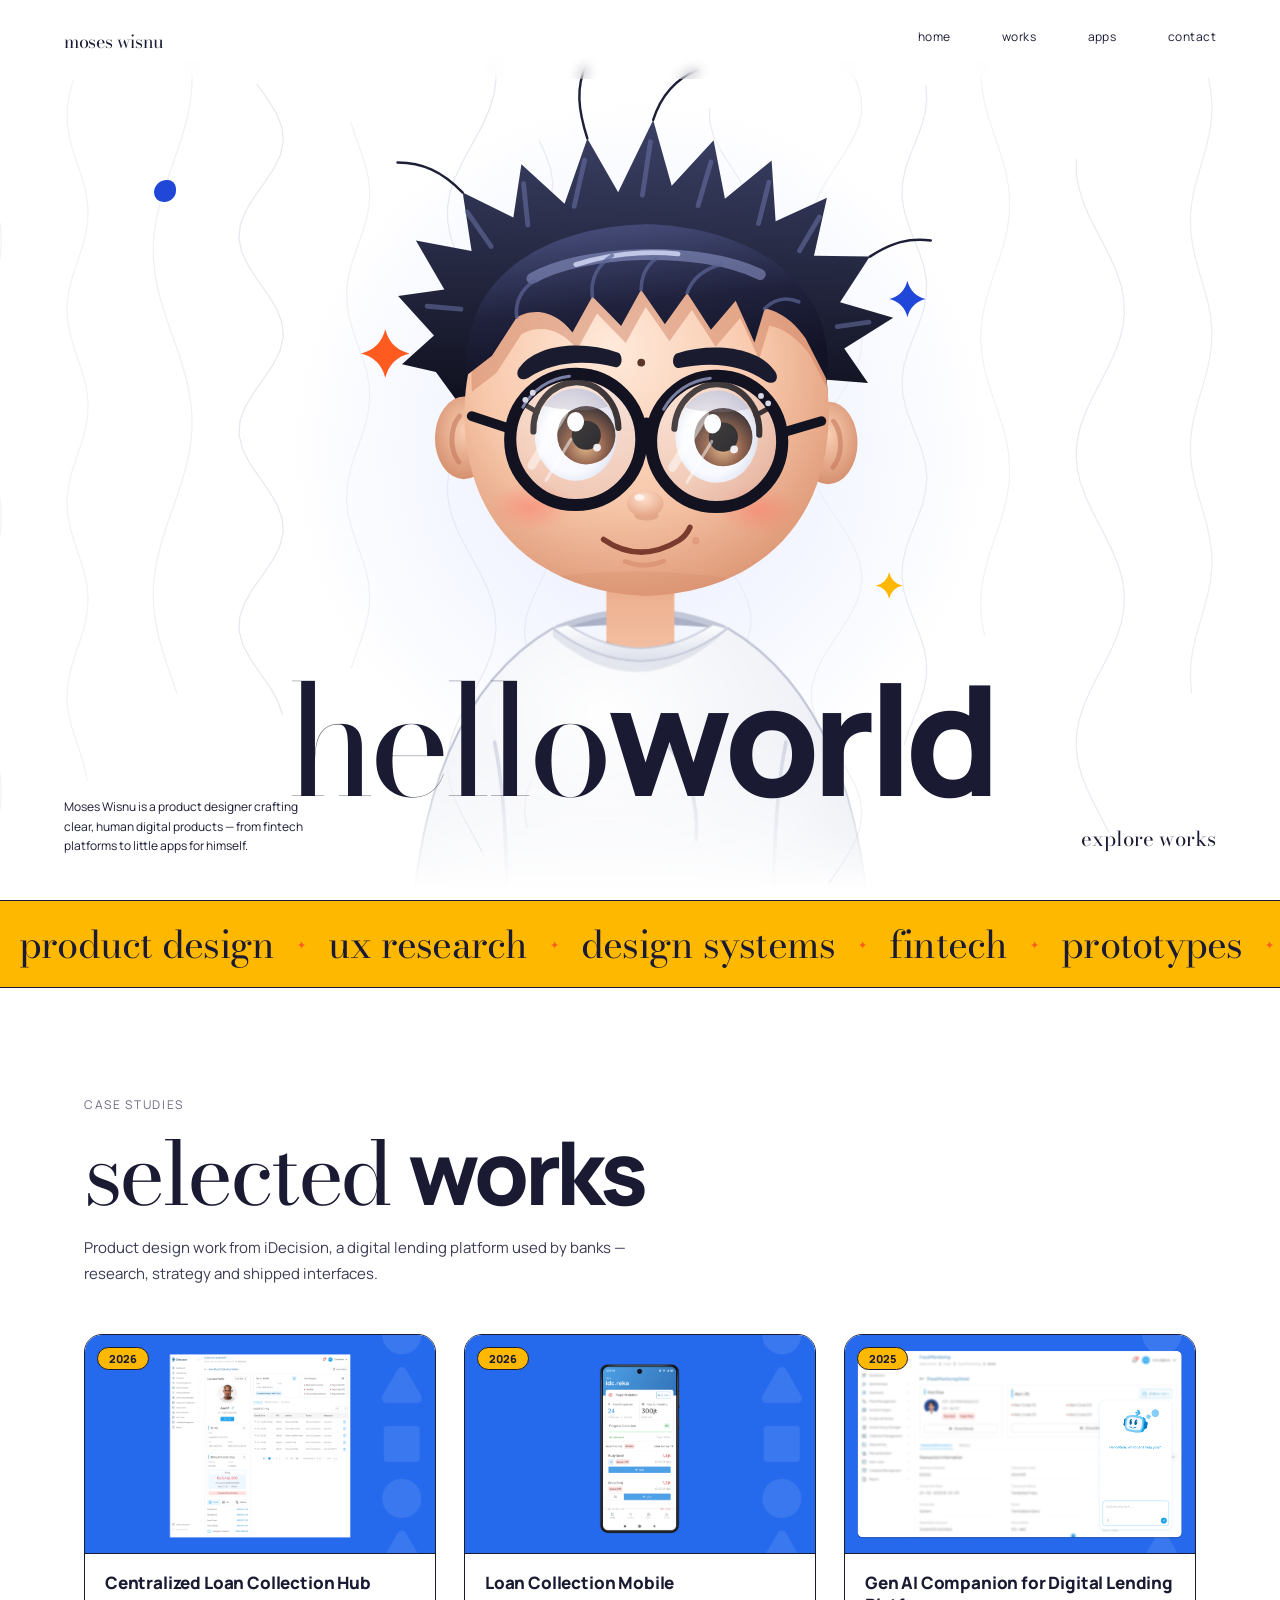
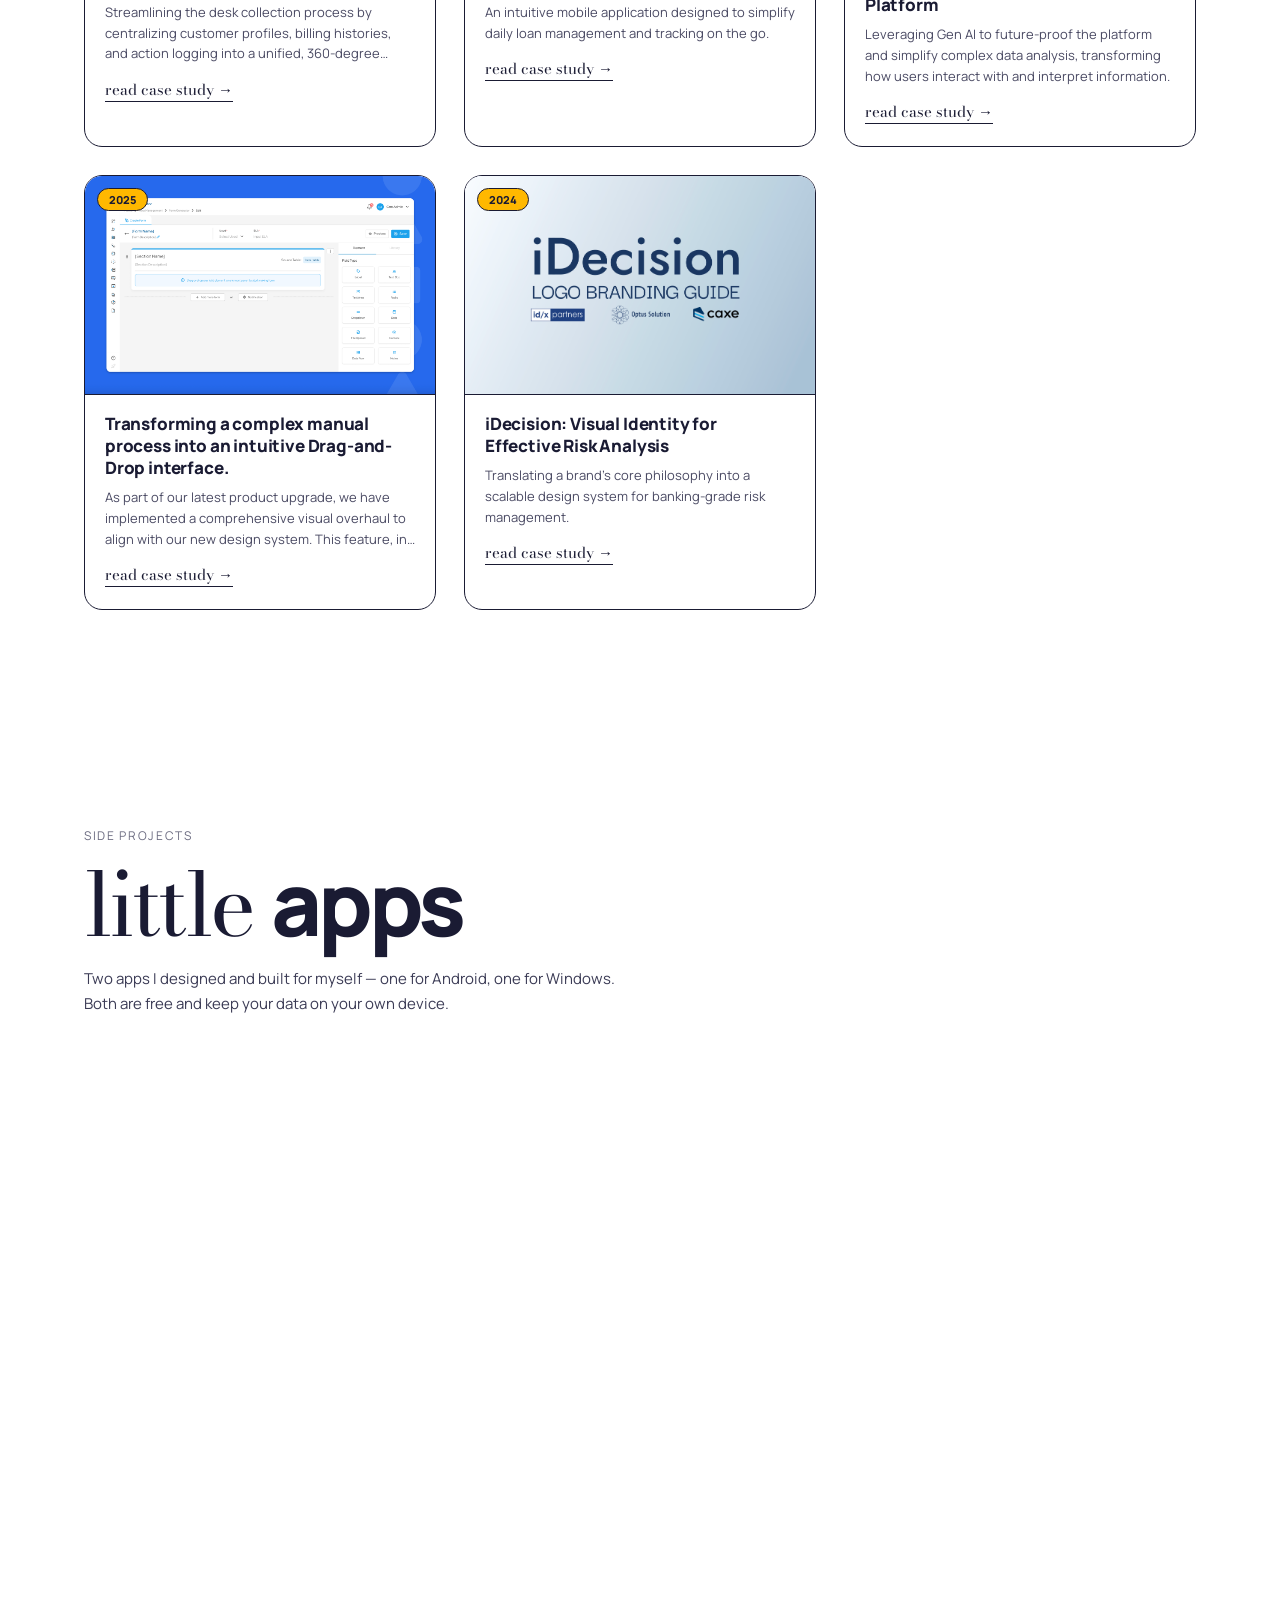
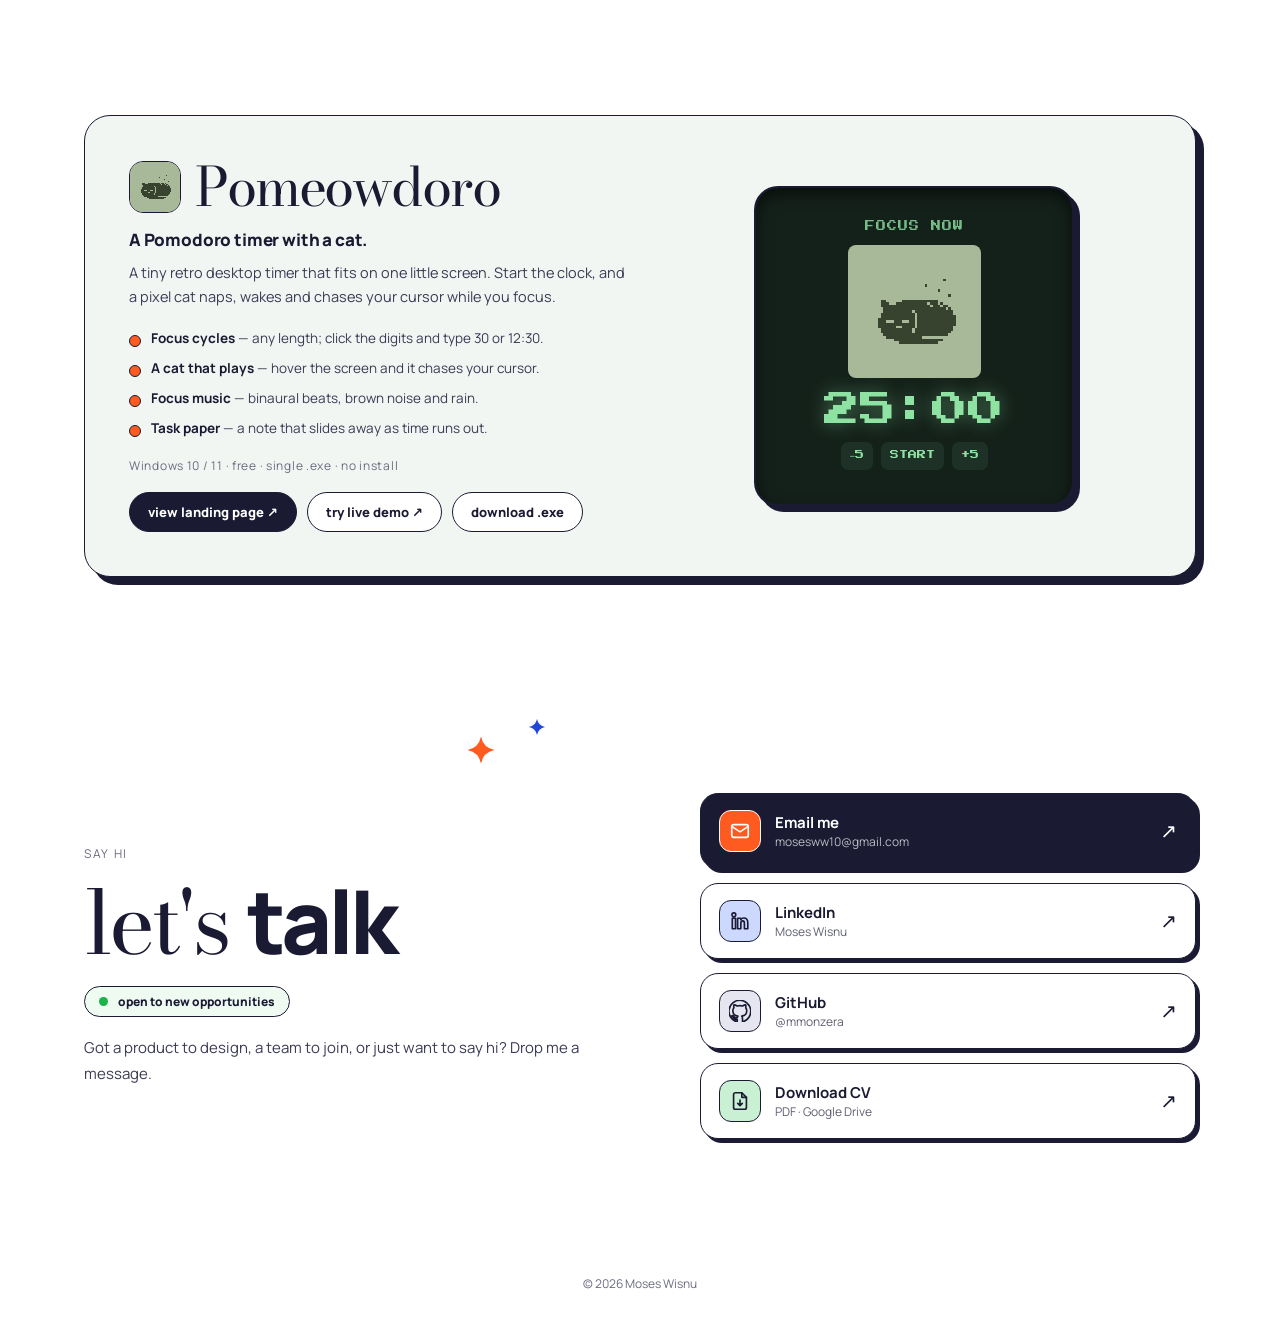
==== index.html @ 67c9f007 "Add intro animation, scroll reveals and micro-interactions Letters drop in, character rises and reac" ====
<!doctype html>
<html lang="id">
<head>
<meta charset="utf-8">
<meta name="viewport" content="width=device-width, initial-scale=1">
<title>Moses Wisnu Playground</title>
<meta name="description" content="Moses Wisnu — product designer. Case studies and little apps.">
<link rel="icon" href="favicon.svg" type="image/svg+xml">
<link rel="preconnect" href="https://fonts.googleapis.com">
<link rel="preconnect" href="https://fonts.gstatic.com" crossorigin>
<link href="https://fonts.googleapis.com/css2?family=Bodoni+Moda:opsz,wght@6..96,400&family=Manrope:wght@300;400;800&family=Press+Start+2P&display=swap" rel="stylesheet">
<link rel="stylesheet" href="css/sections.css">
<link rel="stylesheet" href="css/fx.css">
<style>
  :root{
    --bg:#ffffff;
    --ink:#1a1b33;
    --blue:#2147d8;
    --orange:#ff5a1f;
    --yellow:#ffb800;
    --wave:#e6e6f0;
    --skin:#ffeee4;
    --skin-sh:#f6cdb9;
    --hair:#1c1f3a;
    --hair-hi:#4a5fd6;
    --shirt:#f7f2e6;
    --shirt-sh:#e6dcc6;
  }
  *{box-sizing:border-box;margin:0;padding:0}
  html,body{height:100%}
  body{background:var(--bg);color:var(--ink);font-family:'Manrope',system-ui,sans-serif;overflow-x:hidden}
  .hero{position:relative;min-height:100vh;min-height:100svh;display:flex;align-items:flex-end;justify-content:center;overflow:hidden;isolation:isolate}
  #waves{position:absolute;inset:0;width:100%;height:100%;z-index:-2;pointer-events:none}
  #waves path{fill:none;stroke:var(--wave);stroke-width:1.2;stroke-linecap:round}

  nav{position:absolute;top:0;left:0;right:0;display:flex;justify-content:flex-end;gap:clamp(24px,4vw,56px);padding:28px clamp(20px,5vw,64px);z-index:5}
  nav a{color:var(--ink);text-decoration:none;font-size:12px;letter-spacing:.04em;position:relative;padding-bottom:2px}
  nav a::after{content:"";position:absolute;left:0;bottom:0;height:1px;width:0;background:var(--ink);transition:width .3s}
  nav a:hover::after{width:100%}

  .stage{position:relative;height:min(calc(100svh - 50px),880px);aspect-ratio:600/700;max-width:100vw}
  .stage svg#portrait{width:100%;height:100%;display:block;overflow:visible}
  .eye{transform-box:fill-box;transform-origin:center}

  .title{position:absolute;left:50%;top:81%;transform:translate(-50%,-50%);white-space:nowrap;display:flex;align-items:baseline;font-size:clamp(56px,12vw,190px);line-height:1;pointer-events:none;z-index:3}
  .title .a{font-family:'Bodoni Moda',serif;font-weight:400;letter-spacing:-.04em}
  .title .b{font-family:'Manrope',sans-serif;font-weight:800;letter-spacing:-.05em}

  .blurb{position:absolute;left:clamp(20px,5vw,64px);bottom:clamp(20px,5vh,56px);max-width:240px;font-size:12px;line-height:1.6;z-index:5}
  .cta{position:absolute;right:clamp(20px,5vw,64px);bottom:clamp(20px,5vh,56px);font-family:'Bodoni Moda',serif;font-size:clamp(16px,1.6vw,22px);color:var(--ink);text-decoration:none;z-index:5;border-bottom:1px solid transparent;transition:border-color .25s}
  .cta:hover{border-color:var(--ink)}

  .dot{position:absolute;z-index:1;pointer-events:none}
  .dot.blue{width:22px;height:22px;background:var(--blue);left:12%;top:20%;border-radius:60% 40% 55% 45%}
  .dot.yellow{width:80px;height:34px;background:var(--yellow);left:62%;top:-6px;border-radius:0 0 60px 40px}

  .sparkle{transform-box:fill-box;transform-origin:center;animation:twinkle 2.6s ease-in-out infinite}
  .sparkle:nth-of-type(2){animation-delay:.9s}
  .sparkle:nth-of-type(3){animation-delay:1.7s}
  @keyframes twinkle{0%,100%{transform:scale(1) rotate(0);opacity:1}50%{transform:scale(.55) rotate(20deg);opacity:.6}}

  @media (max-width:700px){
    .stage{height:auto;width:118vw;max-width:none}
    .blurb{max-width:170px;font-size:11px;background:rgba(255,255,255,.92);padding:8px 10px;border-radius:8px}
    .cta{background:rgba(255,255,255,.92);padding:4px 8px;border-radius:8px}
    .title{top:-8%;font-size:clamp(48px,15vw,110px)}
  }
  @media (prefers-reduced-motion:reduce){*{transition:none!important;animation:none!important}}
</style>
</head>
<body>

<section class="hero">
  <svg id="waves" aria-hidden="true"></svg>

  <nav>
    <a class="brand" href="#home">moses wisnu</a>
    <a href="#home">home</a>
    <a href="#works">works</a>
    <a href="#apps">apps</a>
    <a href="#contact">contact</a>
  </nav>

  <span class="dot blue" aria-hidden="true"></span>
  <span class="dot yellow" aria-hidden="true"></span>

  <div class="stage">
    <svg id="portrait" viewBox="0 0 600 700" role="img" aria-label="3D chibi-style self-portrait">
      <defs>
        <radialGradient id="glow" cx=".5" cy=".5" r=".5">
          <stop offset="0" stop-color="#e7ecff"/>
          <stop offset="1" stop-color="#e7ecff" stop-opacity="0"/>
        </radialGradient>
        <radialGradient id="skinGrad" cx=".45" cy=".38" r=".7" fx=".4" fy=".3">
          <stop offset="0" stop-color="#ffeadb"/>
          <stop offset=".55" stop-color="#f8c8ab"/>
          <stop offset="1" stop-color="#d9906d"/>
        </radialGradient>
        <radialGradient id="earGrad" cx=".5" cy=".4" r=".7">
          <stop offset="0" stop-color="#f9cdb2"/>
          <stop offset="1" stop-color="#d08664"/>
        </radialGradient>
        <linearGradient id="neckGrad" x1="0" y1="0" x2="0" y2="1">
          <stop offset="0" stop-color="#c97f5e"/>
          <stop offset=".55" stop-color="#eeb393"/>
          <stop offset="1" stop-color="#f5c3a6"/>
        </linearGradient>
        <linearGradient id="hairBack" x1="0" y1="0" x2="0" y2="1">
          <stop offset="0" stop-color="#3b4166"/>
          <stop offset="1" stop-color="#0e0f1c"/>
        </linearGradient>
        <linearGradient id="hairFront" x1="0" y1="0" x2=".3" y2="1">
          <stop offset="0" stop-color="#4d5585"/>
          <stop offset=".6" stop-color="#20223d"/>
          <stop offset="1" stop-color="#121326"/>
        </linearGradient>
        <radialGradient id="eyeWhite" cx=".45" cy=".55" r=".6">
          <stop offset=".6" stop-color="#ffffff"/>
          <stop offset="1" stop-color="#dcdfea"/>
        </radialGradient>
        <radialGradient id="irisGrad" cx=".5" cy=".7" r=".65">
          <stop offset="0" stop-color="#e0a86c"/>
          <stop offset=".5" stop-color="#83492a"/>
          <stop offset="1" stop-color="#22110a"/>
        </radialGradient>
        <radialGradient id="teeGrad" cx=".42" cy=".25" r=".85">
          <stop offset="0" stop-color="#ffffff"/>
          <stop offset=".6" stop-color="#eef0f6"/>
          <stop offset="1" stop-color="#c9cfdf"/>
        </radialGradient>
        <linearGradient id="fadeGrad" gradientUnits="userSpaceOnUse" x1="0" y1="600" x2="0" y2="722">
          <stop offset="0" stop-color="#fff"/>
          <stop offset="1" stop-color="#000"/>
        </linearGradient>
        <mask id="bodyFade" maskUnits="userSpaceOnUse" x="-200" y="0" width="1000" height="900">
          <rect x="-200" y="0" width="1000" height="900" fill="url(#fadeGrad)"/>
        </mask>
        <linearGradient id="ribGrad" x1="0" y1="0" x2="0" y2="1">
          <stop offset="0" stop-color="#ffffff"/>
          <stop offset="1" stop-color="#dde1ec"/>
        </linearGradient>
        <radialGradient id="blush" cx=".5" cy=".5" r=".5">
          <stop offset="0" stop-color="#ff7f6e" stop-opacity=".55"/>
          <stop offset="1" stop-color="#ff7f6e" stop-opacity="0"/>
        </radialGradient>
        <radialGradient id="noseGrad" cx=".45" cy=".3" r=".75">
          <stop offset="0" stop-color="#ffe0cd"/>
          <stop offset="1" stop-color="#e2a07f"/>
        </radialGradient>
        <radialGradient id="lensGrad" cx=".35" cy=".3" r=".8">
          <stop offset="0" stop-color="#ffffff" stop-opacity=".25"/>
          <stop offset="1" stop-color="#b9c8ff" stop-opacity=".12"/>
        </radialGradient>

        <path id="faceShape" d="M150 300 C150 208 214 158 300 158 C386 158 450 208 450 300 C450 384 398 446 300 450 C202 446 150 384 150 300 Z"/>
        <clipPath id="faceClip"><use href="#faceShape"/></clipPath>
        <path id="frontHair" d="M152 270 C144 192 212 146 300 144 C388 146 456 192 448 270 L430 236 C420 222 408 214 396 212 L388 240 L372 206 L352 230 L332 200 L314 226 L294 198 L278 228 L254 204 L238 234 C224 216 206 214 192 222 L172 254 Z"/>
        <clipPath id="clipL"><ellipse cx="242" cy="318" rx="34" ry="38"/></clipPath>
        <clipPath id="clipR"><ellipse cx="358" cy="318" rx="34" ry="38"/></clipPath>
      </defs>

      <!-- soft backdrop light -->
      <ellipse cx="300" cy="330" rx="290" ry="290" fill="url(#glow)"/>

      <!-- sparkles -->
      <g aria-hidden="true">
        <path class="sparkle" d="M90 230 Q94 246 110 250 Q94 254 90 270 Q86 254 70 250 Q86 246 90 230 Z" fill="var(--orange)"/>
        <path class="sparkle" d="M520 190 Q523 202 535 205 Q523 208 520 220 Q517 208 505 205 Q517 202 520 190 Z" fill="var(--blue)"/>
        <path class="sparkle" d="M505 430 Q507 439 516 441 Q507 443 505 452 Q503 443 494 441 Q503 439 505 430 Z" fill="var(--yellow)"/>
      </g>

      <!-- ================= BODY ================= -->
      <g id="body" transform="translate(0 -30)" mask="url(#bodyFade)">
        <!-- inside back of the collar, seen behind the neck -->
        <path d="M232 506 Q300 478 368 506 Q300 500 232 506 Z" fill="#aab1c6"/>
        <path d="M232 506 Q300 478 368 506" fill="none" stroke="#c3c8d8" stroke-width="5" stroke-linecap="round"/>
        <!-- neck -->
        <path d="M272 420 L272 528 Q300 546 328 528 L328 420 Z" fill="url(#neckGrad)"/>
        <path d="M272 516 Q300 536 328 516 L328 530 Q300 548 272 530 Z" fill="#c97b5b" opacity=".35"/>
        <!-- white tee -->
        <path d="M110 790 C112 640 156 548 228 506 Q300 560 372 506 C444 548 488 640 490 790 Z" fill="url(#teeGrad)" stroke="#b9bfd0" stroke-width="1.5"/>
        <!-- rib collar hugging the neck -->
        <path d="M240 503 Q300 542 360 503 L372 506 Q300 560 228 506 Z" fill="url(#ribGrad)" stroke="#c3c8d8" stroke-width="1.2" stroke-linejoin="round"/>
        <path d="M228 507 Q300 561 372 507 Q300 574 228 513 Z" fill="#b9c0d3" opacity=".35"/>
        <g fill="none" stroke="#c6cbdb" stroke-width="3" stroke-linecap="round" opacity=".7">
          <path d="M180 600 C190 650 192 720 188 790"/>
          <path d="M420 600 C410 650 408 720 412 790"/>
          <path d="M320 600 C340 620 348 650 346 680"/>
        </g>
      </g>

      <!-- ================= HEAD ================= -->
      <g id="head">
        <!-- back hair -->
        <path d="M150 300 L126 268 L98 262 L124 238 L94 206 L132 200 L108 160 L154 168 L146 120 L188 140 L194 96 L230 128 L248 74 L274 118 L302 58 L318 112 L352 74 L362 122 L400 90 L404 140 L446 120 L436 168 L482 168 L458 206 L502 218 L462 244 L482 272 L448 270 L450 300 C440 240 380 196 300 196 C220 196 160 240 150 300 Z" fill="url(#hairBack)"/>
        <!-- spike highlights -->
        <g fill="none" stroke="#6a73a8" stroke-width="4" stroke-linecap="round" opacity=".55">
          <path d="M246 92 L238 130"/><path d="M300 76 L294 120"/><path d="M350 92 L340 128"/>
          <path d="M196 112 L200 146"/><path d="M398 108 L390 142"/><path d="M150 136 L170 164"/>
          <path d="M440 136 L424 164"/><path d="M118 214 L146 216"/><path d="M482 222 L456 226"/>
        </g>

        <!-- ears -->
        <ellipse cx="150" cy="322" rx="24" ry="34" fill="url(#earGrad)"/>
        <ellipse cx="450" cy="322" rx="24" ry="34" fill="url(#earGrad)"/>
        <path d="M146 304 C138 314 138 332 146 342" fill="none" stroke="#c4785a" stroke-width="4" stroke-linecap="round" opacity=".6"/>
        <path d="M454 304 C462 314 462 332 454 342" fill="none" stroke="#c4785a" stroke-width="4" stroke-linecap="round" opacity=".6"/>

        <!-- face -->
        <use href="#faceShape" fill="url(#skinGrad)"/>
        <g clip-path="url(#faceClip)">
          <use href="#frontHair" transform="translate(4 14)" fill="#c97b5b" opacity=".45"/>
          <!-- jaw ambient occlusion -->
          <ellipse cx="300" cy="470" rx="150" ry="40" fill="#c97b5b" opacity=".18"/>
        </g>

        <!-- blush -->
        <ellipse cx="206" cy="378" rx="34" ry="20" fill="url(#blush)"/>
        <ellipse cx="394" cy="378" rx="34" ry="20" fill="url(#blush)"/>

        <!-- brows -->
        <g fill="#1a1b2e">
          <path d="M196 262 C210 244 246 240 276 250 C280 252 280 262 274 262 C248 256 222 258 202 272 C194 276 190 268 196 262 Z"/>
          <path d="M404 262 C390 244 354 240 324 250 C320 252 320 262 326 262 C352 256 378 258 398 272 C406 276 410 268 404 262 Z"/>
        </g>
        <!-- mole -->
        <circle cx="295" cy="258" r="3.2" fill="#5a3529"/>

        <!-- LEFT EYE -->
        <g id="eyeL" class="eye">
          <ellipse cx="242" cy="318" rx="34" ry="38" fill="url(#eyeWhite)"/>
          <g clip-path="url(#clipL)">
            <g id="irisL">
              <circle cx="242" cy="320" r="24" fill="url(#irisGrad)"/>
              <circle cx="242" cy="320" r="12" fill="#0b0604"/>
              <ellipse cx="233" cy="309" rx="7" ry="8" fill="#fff"/>
              <circle cx="251" cy="330" r="3.2" fill="#fff" opacity=".9"/>
            </g>
            <ellipse cx="242" cy="282" rx="42" ry="16" fill="#7d6b88" opacity=".28"/>
          </g>
          <path d="M207 316 A35 39 0 0 1 277 312" fill="none" stroke="#1a0f0c" stroke-width="5" stroke-linecap="round"/>
          <path d="M210 300 L196 292" stroke="#1a0f0c" stroke-width="4" stroke-linecap="round"/>
        </g>

        <!-- RIGHT EYE -->
        <g id="eyeR" class="eye">
          <ellipse cx="358" cy="318" rx="34" ry="38" fill="url(#eyeWhite)"/>
          <g clip-path="url(#clipR)">
            <g id="irisR">
              <circle cx="358" cy="320" r="24" fill="url(#irisGrad)"/>
              <circle cx="358" cy="320" r="12" fill="#0b0604"/>
              <ellipse cx="349" cy="309" rx="7" ry="8" fill="#fff"/>
              <circle cx="367" cy="330" r="3.2" fill="#fff" opacity=".9"/>
            </g>
            <ellipse cx="358" cy="282" rx="42" ry="16" fill="#7d6b88" opacity=".28"/>
          </g>
          <path d="M393 316 A35 39 0 0 0 323 312" fill="none" stroke="#1a0f0c" stroke-width="5" stroke-linecap="round"/>
          <path d="M390 300 L404 292" stroke="#1a0f0c" stroke-width="4" stroke-linecap="round"/>
        </g>

        <!-- nose -->
        <ellipse cx="301" cy="384" rx="10" ry="4" fill="#b86d4f" opacity=".3"/>
        <ellipse cx="300" cy="374" rx="15" ry="11" fill="url(#noseGrad)"/>
        <ellipse cx="295" cy="369" rx="4" ry="2.6" fill="#fff" opacity=".7"/>

        <!-- smirk -->
        <path d="M266 404 Q296 424 328 404 Q334 400 337 393" fill="none" stroke="#7a3b2e" stroke-width="4.5" stroke-linecap="round"/>
        <path d="M284 422 Q300 428 316 421" fill="none" stroke="#d98f70" stroke-width="4" stroke-linecap="round" opacity=".7"/>
        <circle cx="342" cy="404" r="3" fill="#d98f70" opacity=".6"/>

        <!-- glasses: lenses -->
        <circle cx="242" cy="322" r="54" fill="url(#lensGrad)"/>
        <circle cx="358" cy="322" r="54" fill="url(#lensGrad)"/>
        <!-- lens glare -->
        <g stroke="#fff" stroke-linecap="round" fill="none" opacity=".5">
          <path d="M206 344 L232 300" stroke-width="7"/>
          <path d="M218 356 L238 322" stroke-width="2.5"/>
          <path d="M322 344 L348 300" stroke-width="7"/>
          <path d="M334 356 L354 322" stroke-width="2.5"/>
        </g>
        <!-- frames with a soft specular edge -->
        <g fill="none" stroke-linecap="round">
          <circle cx="242" cy="322" r="54" stroke="#121220" stroke-width="10"/>
          <circle cx="358" cy="322" r="54" stroke="#121220" stroke-width="10"/>
          <path d="M296 312 Q300 302 304 312" stroke="#121220" stroke-width="8"/>
          <path d="M188 314 L156 304 M412 314 L444 304" stroke="#121220" stroke-width="8"/>
          <path d="M198 296 A50 50 0 0 1 236 270" stroke="#7a80a3" stroke-width="2.5"/>
          <path d="M314 296 A50 50 0 0 1 352 270" stroke="#7a80a3" stroke-width="2.5"/>
        </g>
        <g fill="#d7dae4">
          <circle cx="200" cy="290" r="2.4"/><circle cx="206" cy="284" r="2.4"/>
          <circle cx="400" cy="290" r="2.4"/><circle cx="394" cy="284" r="2.4"/>
        </g>

        <!-- front hair -->
        <use href="#frontHair" fill="url(#hairFront)"/>
        <!-- glossy sheen + strand highlights -->
        <path d="M204 190 C244 166 340 160 392 184" fill="none" stroke="#9aa3d8" stroke-width="9" stroke-linecap="round" opacity=".5"/>
        <path d="M240 178 C270 168 300 166 324 168" fill="none" stroke="#dfe4ff" stroke-width="4" stroke-linecap="round" opacity=".75"/>
        <g fill="none" stroke="#5c6596" stroke-width="3" stroke-linecap="round" opacity=".7">
          <path d="M254 204 C252 190 258 178 270 170"/>
          <path d="M332 200 C336 188 346 180 360 176"/>
          <path d="M294 198 C294 186 298 178 306 172"/>
          <path d="M396 212 C404 204 414 202 424 206"/>
          <path d="M192 222 C190 210 196 198 206 192"/>
        </g>
        <!-- flyaways -->
        <g fill="none" stroke="#1d1f36" stroke-width="2" stroke-linecap="round">
          <path d="M248 74 C240 50 238 32 246 14"/>
          <path d="M302 58 C308 38 320 24 338 16"/>
          <path d="M146 120 C128 102 112 96 92 96"/>
          <path d="M482 168 C500 156 514 152 532 154"/>
        </g>
      </g>
    </svg>

    <div class="title">
      <span class="a">hello</span><span class="b">world</span>
    </div>
  </div>

  <p class="blurb">Moses Wisnu is a product designer crafting clear, human digital products — from fintech platforms to little apps for himself.</p>
  <a class="cta" href="#works">explore works</a>
</section>

<div class="marquee" aria-hidden="true"><div class="marquee-track"><span>product design</span><span class="s" aria-hidden="true">✦</span><span>ux research</span><span class="s" aria-hidden="true">✦</span><span>design systems</span><span class="s" aria-hidden="true">✦</span><span>fintech</span><span class="s" aria-hidden="true">✦</span><span>prototypes</span><span class="s" aria-hidden="true">✦</span><span>little apps</span><span class="s" aria-hidden="true">✦</span><span>product design</span><span class="s" aria-hidden="true">✦</span><span>ux research</span><span class="s" aria-hidden="true">✦</span><span>design systems</span><span class="s" aria-hidden="true">✦</span><span>fintech</span><span class="s" aria-hidden="true">✦</span><span>prototypes</span><span class="s" aria-hidden="true">✦</span><span>little apps</span><span class="s" aria-hidden="true">✦</span><span>product design</span><span class="s" aria-hidden="true">✦</span><span>ux research</span><span class="s" aria-hidden="true">✦</span><span>design systems</span><span class="s" aria-hidden="true">✦</span><span>fintech</span><span class="s" aria-hidden="true">✦</span><span>prototypes</span><span class="s" aria-hidden="true">✦</span><span>little apps</span><span class="s" aria-hidden="true">✦</span><span>product design</span><span class="s" aria-hidden="true">✦</span><span>ux research</span><span class="s" aria-hidden="true">✦</span><span>design systems</span><span class="s" aria-hidden="true">✦</span><span>fintech</span><span class="s" aria-hidden="true">✦</span><span>prototypes</span><span class="s" aria-hidden="true">✦</span><span>little apps</span><span class="s" aria-hidden="true">✦</span></div></div>

<main>
  <section class="section" id="works">
    <p class="eyebrow">case studies</p>
    <h2 class="section-title">selected <b>works</b></h2>
    <p class="section-lead">Product design work from iDecision, a digital lending platform used by banks — research, strategy and shipped interfaces.</p>
    <div class="works-grid" id="worksGrid"></div>
  </section>

  <section class="section" id="apps">
    <p class="eyebrow">side projects</p>
    <h2 class="section-title">little <b>apps</b></h2>
    <p class="section-lead">Two apps I designed and built for myself — one for Android, one for Windows. Both are free and keep your data on your own device.</p>

    <div class="apps-stack">
      <!-- Bukmark -->
      <article class="app-feature bukm" aria-labelledby="bukmH">
        <div class="af-copy">
          <div class="af-title"><img src="apps/bukmark/mascot.svg" alt="" width="52" height="52"><h3 id="bukmH">Bukmark</h3></div>
          <p class="af-tag">Bookmark your favorites — with your own names.</p>
          <p class="af-text">Save posts from TikTok, Instagram, YouTube Shorts, Threads, X and LinkedIn, give each one a nickname you'll remember, and find it again in a second.</p>
          <ul class="af-list">
            <li><b>Nicknames</b> — swap long titles for names you actually search for.</li>
            <li><b>Collections</b> — colourful shelves for recipes, inspo, wishlists.</li>
            <li><b>Instant search</b> — by nickname, account or collection.</li>
            <li><b>No account</b> — everything lives on your phone; back up and move with one file.</li>
          </ul>
          <div class="af-meta">Android · free · no account · v1.2</div>
          <div class="af-links">
            <a class="btn-link primary" href="https://mmonzera.github.io/bukmark-landing/" target="_blank" rel="noopener noreferrer">view landing page ↗</a>
            <a class="btn-link" href="https://mmonzera.github.io/bukmark-landing/Bukmark.apk">download APK</a>
          </div>
        </div>
        <div class="af-shots" aria-label="Bukmark screenshots">
          <img class="shot s1" src="apps/bukmark/home.jpg" alt="Bukmark home screen with collections and recently saved posts" loading="lazy">
          <img class="shot s2" src="apps/bukmark/search.jpg" alt="Bukmark search screen" loading="lazy">
          <img class="shot s3" src="apps/bukmark/coll.webp" alt="Bukmark collection detail" loading="lazy">
        </div>
      </article>

      <!-- Pomeowdoro -->
      <article class="app-feature pomo-f" aria-labelledby="pomoH">
        <div class="af-copy">
          <div class="af-title"><img class="px" src="apps/pomeowdoro/icon.png" alt="" width="52" height="52"><h3 id="pomoH">Pomeowdoro</h3></div>
          <p class="af-tag">A Pomodoro timer with a cat.</p>
          <p class="af-text">A tiny retro desktop timer that fits on one little screen. Start the clock, and a pixel cat naps, wakes and chases your cursor while you focus.</p>
          <ul class="af-list">
            <li><b>Focus cycles</b> — any length; click the digits and type 30 or 12:30.</li>
            <li><b>A cat that plays</b> — hover the screen and it chases your cursor.</li>
            <li><b>Focus music</b> — binaural beats, brown noise and rain.</li>
            <li><b>Task paper</b> — a note that slides away as time runs out.</li>
          </ul>
          <div class="af-meta">Windows 10 / 11 · free · single .exe · no install</div>
          <div class="af-links">
            <a class="btn-link primary" href="https://mmonzera.github.io/pomeowdoro-landing/" target="_blank" rel="noopener noreferrer">view landing page ↗</a>
            <a class="btn-link" href="https://mmonzera.github.io/pomeowdoro-landing/demo/app.html" target="_blank" rel="noopener noreferrer">try live demo ↗</a>
            <a class="btn-link" href="https://github.com/mmonzera/pomeowdoro-landing/releases/latest/download/Pomeowdoro.exe">download .exe</a>
          </div>
        </div>
        <div class="af-lcd" aria-hidden="true">
          <div class="lcd">
            <span class="lcd-top">FOCUS NOW</span>
            <img class="px" src="apps/pomeowdoro/icon.png" alt="">
            <span class="lcd-time">25:00</span>
            <span class="lcd-btns"><i>−5</i><i>START</i><i>+5</i></span>
          </div>
        </div>
      </article>
    </div>
  </section>

  <section class="section contact" id="contact">
    <svg class="c-deco d1" viewBox="0 0 40 40" aria-hidden="true"><path d="M20 2 Q23 17 38 20 Q23 23 20 38 Q17 23 2 20 Q17 17 20 2Z" fill="#ff5a1f"/></svg>
    <svg class="c-deco d2" viewBox="0 0 40 40" aria-hidden="true"><path d="M20 2 Q23 17 38 20 Q23 23 20 38 Q17 23 2 20 Q17 17 20 2Z" fill="#2147d8"/></svg>

    <div class="contact-grid">
      <div class="contact-main">
        <p class="eyebrow">say hi</p>
        <h2 class="section-title">let's <b>talk</b></h2>
        <p class="status"><i></i>open to new opportunities</p>
        <p class="section-lead">Got a product to design, a team to join, or just want to say hi? Drop me a message.</p>

      </div>

      <aside class="contact-links" aria-label="Contact links">
        <a class="clink primary" href="mailto:mosesww10@gmail.com">
          <span class="ci"><svg viewBox="0 0 24 24"><rect x="3" y="5" width="18" height="14" rx="2"/><path d="M3 7l9 6 9-6"/></svg></span>
          <span class="ct"><b>Email me</b><small>mosesww10@gmail.com</small></span><span class="ca">↗</span>
        </a>
        <a class="clink" href="https://www.linkedin.com/in/moses-wisnu-1869b7165/" target="_blank" rel="noopener noreferrer">
          <span class="ci"><svg viewBox="0 0 24 24" fill="currentColor" stroke="none"><path d="M20.4 20.5h-3.6v-5.6c0-1.3 0-3-1.8-3s-2.1 1.4-2.1 2.9v5.7H9.4V9h3.4v1.6c.5-.9 1.6-1.9 3.4-1.9 3.6 0 4.3 2.4 4.3 5.5v6.3zM5.3 7.4a2.1 2.1 0 110-4.2 2.1 2.1 0 010 4.2zM7.1 20.5H3.6V9h3.5v11.5z"/></svg></span>
          <span class="ct"><b>LinkedIn</b><small>Moses Wisnu</small></span><span class="ca">↗</span>
        </a>
        <a class="clink" href="https://github.com/mmonzera" target="_blank" rel="noopener noreferrer">
          <span class="ci"><svg viewBox="0 0 24 24" fill="currentColor" stroke="none"><path d="M12 .3a12 12 0 00-3.8 23.4c.6.1.8-.3.8-.6v-2c-3.3.7-4-1.6-4-1.6-.6-1.4-1.4-1.8-1.4-1.8-1-.7.1-.7.1-.7 1.2.1 1.8 1.2 1.8 1.2 1 1.8 2.8 1.3 3.5 1 .1-.8.4-1.3.7-1.6-2.7-.3-5.5-1.3-5.5-5.9 0-1.3.5-2.4 1.2-3.2-.1-.3-.5-1.5.1-3.2 0 0 1-.3 3.3 1.2a11.5 11.5 0 016 0c2.3-1.5 3.3-1.2 3.3-1.2.7 1.7.2 2.9.1 3.2.8.8 1.2 1.9 1.2 3.2 0 4.6-2.8 5.6-5.5 5.9.4.4.8 1.1.8 2.2v3.3c0 .3.2.7.8.6A12 12 0 0012 .3z"/></svg></span>
          <span class="ct"><b>GitHub</b><small>@mmonzera</small></span><span class="ca">↗</span>
        </a>
        <a class="clink" href="https://drive.google.com/file/d/1ctzUz2SgFfh8oBWYsbx27w8PsrGS94DZ/view" target="_blank" rel="noopener noreferrer">
          <span class="ci"><svg viewBox="0 0 24 24"><path d="M14 3H7a2 2 0 00-2 2v14a2 2 0 002 2h10a2 2 0 002-2V8l-5-5z"/><path d="M14 3v5h5M12 11v6M9.5 14.5L12 17l2.5-2.5"/></svg></span>
          <span class="ct"><b>Download CV</b><small>PDF · Google Drive</small></span><span class="ca">↗</span>
        </a>
      </aside>
    </div>
  </section>
</main>
<footer class="foot">© 2026 Moses Wisnu</footer>

<script src="data/works.js"></script>
<script src="js/sections.js"></script>
<script src="js/fx.js"></script>

<script>
(() => {
  const reduce = matchMedia('(prefers-reduced-motion: reduce)').matches;
  const svg  = document.getElementById('portrait');
  const head = document.getElementById('head');
  const eyes = [
    { g: document.getElementById('eyeL'), iris: document.getElementById('irisL'), cx: 242, cy: 320, x: 0, y: 0 },
    { g: document.getElementById('eyeR'), iris: document.getElementById('irisR'), cx: 358, cy: 320, x: 0, y: 0 },
  ];
  const MAX_X = 9, MAX_Y = 8;

  /* ---------- wavy background lines ---------- */
  const waves = document.getElementById('waves');
  function drawWaves(){
    const w = innerWidth, h = innerHeight;
    waves.setAttribute('viewBox', `0 0 ${w} ${h}`);
    let s = 3; const r = () => (s = (s * 16807) % 2147483647) / 2147483647;
    let d = '';
    const count = Math.round(w / 90);
    for (let i = 0; i < count; i++) {
      const x0 = (i / count) * w + (r() - .5) * 30;
      const amp = 10 + r() * 16, f = .003 + r() * .003, ph = r() * 6.28;
      const top = -20 + r() * h * .2, bot = h * (.7 + r() * .35);
      let p = '';
      for (let y = top; y <= bot; y += 14) {
        const x = x0 + Math.sin(y * f * 6 + ph) * amp;
        p += (p ? 'L' : 'M') + x.toFixed(1) + ' ' + y.toFixed(1);
      }
      d += `<path d="${p}" opacity="${(.5 + r() * .5).toFixed(2)}"/>`;
    }
    waves.innerHTML = d;
  }
  drawWaves();
  addEventListener('resize', drawWaves);

  /* ---------- cursor tracking ---------- */
  let mx = innerWidth / 2, my = innerHeight / 2, lastMove = -1e9;
  const onMove = e => { mx = e.clientX; my = e.clientY; lastMove = performance.now(); };
  addEventListener('pointermove', onMove, { passive: true });
  addEventListener('pointerdown', onMove, { passive: true });

  let headRot = 0, headX = 0, headY = 0;
  const lerp = (a, b, t) => a + (b - a) * t;

  function frame(now){
    const m = svg.getScreenCTM();
    if (!m) return requestAnimationFrame(frame);
    let tx = mx, ty = my;
    const r = svg.getBoundingClientRect();

    if (!reduce && now - lastMove > 3500) {
      tx = r.left + r.width  * (.5 + Math.sin(now / 1900) * .45);
      ty = r.top  + r.height * (.45 + Math.sin(now / 1300 + 1) * .2);
    }

    const reach = Math.max(260, Math.min(innerWidth, innerHeight) * .45);
    eyes.forEach(e => {
      const sx = m.a * e.cx + m.e, sy = m.d * e.cy + m.f;
      const dx = tx - sx, dy = ty - sy;
      const dist = Math.hypot(dx, dy) || 1;
      const k = Math.min(1, dist / reach);
      e.x = lerp(e.x, (dx / dist) * k * MAX_X, .16);
      e.y = lerp(e.y, (dy / dist) * k * MAX_Y, .16);
      e.iris.setAttribute('transform', `translate(${e.x.toFixed(2)} ${e.y.toFixed(2)})`);
    });

    if (!reduce) {
      const nx = Math.max(-1, Math.min(1, (tx - (r.left + r.width / 2)) / (innerWidth / 2)));
      const ny = Math.max(-1, Math.min(1, (ty - (r.top + r.height / 2)) / (innerHeight / 2)));
      headRot = lerp(headRot, nx * 1.8, .06);
      headX   = lerp(headX,   nx * 4,   .06);
      headY   = lerp(headY,   ny * 3,   .06);
      head.setAttribute('transform', `translate(${headX.toFixed(2)} ${headY.toFixed(2)}) rotate(${headRot.toFixed(2)} 300 540)`);
    }
    requestAnimationFrame(frame);
  }
  requestAnimationFrame(frame);

  /* ---------- blink ---------- */
  function blink(){
    eyes.forEach(e => e.g.style.transform = 'scaleY(.08)');
    setTimeout(() => eyes.forEach(e => e.g.style.transform = ''), 120);
  }
  eyes.forEach(e => e.g.style.transition = 'transform .08s ease-in-out');
  if (!reduce) (function loop(){ setTimeout(() => { blink(); if (Math.random() < .2) setTimeout(blink, 260); loop(); }, 2200 + Math.random() * 3500); })();
})();
</script>
</body>
</html>
---- css/sections.css ----
/* ===== Layout additions: fixed nav, sections, works modal, apps ===== */
html{scroll-behavior:smooth;scroll-padding-top:72px}

nav{position:fixed!important;top:0;left:0;right:0;z-index:40!important;
  background:linear-gradient(#fff 55%,rgba(255,255,255,0));backdrop-filter:blur(6px);
  padding-bottom:22px!important}
nav .brand{margin-right:auto;font-family:'Bodoni Moda',serif;font-size:18px;color:var(--ink);text-decoration:none;letter-spacing:-.02em}
nav .brand::after{display:none}

.section{position:relative;padding:clamp(72px,12vh,140px) clamp(20px,5vw,64px);max-width:1240px;margin:0 auto}
.eyebrow{font-size:12px;letter-spacing:.14em;text-transform:uppercase;color:#6b6b80;margin-bottom:14px}
.section-title{font-family:'Bodoni Moda',serif;font-weight:400;font-variation-settings:'opsz' 14;font-size:clamp(40px,7vw,88px);line-height:1;letter-spacing:-.04em}
.section-title b{font-family:'Manrope',sans-serif;font-weight:800;letter-spacing:-.05em}
.section-lead{max-width:560px;margin-top:18px;font-size:15px;line-height:1.7;color:#3b3b55}

/* ---------- Works ---------- */
.works-grid{display:grid;grid-template-columns:repeat(auto-fill,minmax(min(100%,340px),1fr));gap:28px;margin-top:48px}
.work-card{box-sizing:border-box;color:inherit;text-decoration:none;cursor:pointer;display:flex;flex-direction:column;border:1.5px solid var(--ink);border-radius:18px;overflow:hidden;background:#fff;
  transition:transform .25s ease,box-shadow .25s ease}
.work-card:hover,.work-card:focus-visible{transform:translate(-4px,-4px);box-shadow:6px 6px 0 var(--ink)}
.work-card:focus-visible{outline:3px solid var(--blue);outline-offset:3px}
.work-thumb{aspect-ratio:16/10;background:#eef0f8 center/cover no-repeat;border-bottom:1.5px solid var(--ink);position:relative}
.work-year{position:absolute;left:12px;top:12px;background:var(--yellow);border:1.5px solid var(--ink);border-radius:99px;padding:3px 11px;font-size:11px;font-weight:800}
.work-body{padding:18px 20px 22px}
.work-body h3{font-size:17px;line-height:1.3;font-weight:800;letter-spacing:-.01em}
.work-body p{margin-top:8px;font-size:13px;line-height:1.6;color:#4a4a63;display:-webkit-box;-webkit-line-clamp:3;-webkit-box-orient:vertical;overflow:hidden}
.work-more{display:inline-block;margin-top:14px;font-family:'Bodoni Moda',serif;font-size:15px;border-bottom:1px solid var(--ink)}

/* ---------- Apps ---------- */
.apps-stack{display:flex;flex-direction:column;gap:40px;margin-top:48px}
.app-feature{display:grid;grid-template-columns:minmax(0,1.05fr) minmax(0,1fr);gap:clamp(24px,4vw,56px);align-items:center;
  border:1.5px solid var(--ink);border-radius:26px;padding:clamp(22px,4vw,44px);box-shadow:8px 8px 0 var(--ink);background:#fff;overflow:hidden}
.app-feature.bukm{background:#fff8ec}
.app-feature.pomo-f{background:#f1f6f2}
.af-title{display:flex;align-items:center;gap:14px}
.af-title img{border-radius:14px;flex:none}
.af-title img.px{image-rendering:pixelated;border:1.5px solid var(--ink)}
.af-title h3{font-family:'Bodoni Moda',serif;font-weight:400;font-variation-settings:'opsz' 14;font-size:clamp(34px,5vw,54px);letter-spacing:-.04em;line-height:1}
.af-tag{margin-top:14px;font-weight:800;font-size:17px;letter-spacing:-.01em}
.af-text{margin-top:10px;font-size:14.5px;line-height:1.7;color:#3b3b55;max-width:520px}
.af-list{list-style:none;margin-top:18px;display:grid;gap:9px;font-size:13.5px;line-height:1.55;color:#3b3b55}
.af-list li{padding-left:22px;position:relative}
.af-list li::before{content:"";position:absolute;left:0;top:.5em;width:10px;height:10px;border-radius:50%;background:var(--orange);border:1.5px solid var(--ink)}
.bukm .af-list li::before{background:var(--yellow)}
.af-list b{color:var(--ink)}
.af-meta{margin-top:18px;font-size:12px;letter-spacing:.06em;color:#6b6b80}
.af-links{display:flex;gap:10px;flex-wrap:wrap;margin-top:18px}
.af-links .btn-link{display:inline-block;font-weight:800;font-size:13px;text-decoration:none;color:var(--ink);border:1.5px solid var(--ink);border-radius:99px;padding:10px 18px;background:#fff;transition:transform .15s,box-shadow .15s}
.af-links .btn-link:hover{transform:translate(-2px,-2px);box-shadow:3px 3px 0 var(--ink)}
.af-links .btn-link.primary{background:var(--ink);color:#fff}

.af-shots{position:relative;height:clamp(380px,46vw,520px)}
.shot{position:absolute;width:44%;height:auto;border:2px solid var(--ink);border-radius:22px;background:#fff;box-shadow:5px 5px 0 var(--ink);transition:transform .3s ease}
.shot.s1{left:2%;top:6%;transform:rotate(-5deg);z-index:2}
.shot.s2{left:30%;top:0;transform:rotate(2deg);z-index:3}
.shot.s3{left:54%;top:10%;transform:rotate(7deg);z-index:1}
.af-shots:hover .s1{transform:rotate(-8deg) translateX(-10px)}
.af-shots:hover .s3{transform:rotate(10deg) translateX(10px)}

.af-lcd{display:grid;place-items:center}
.lcd{width:min(320px,100%);aspect-ratio:1;background:#14211a;border:2px solid var(--ink);border-radius:24px;box-shadow:inset 0 6px 16px rgba(0,0,0,.6),6px 6px 0 var(--ink);
  display:flex;flex-direction:column;align-items:center;justify-content:center;gap:14px;color:#8fe3a2;font-family:'Press Start 2P',monospace}
.lcd-top{font-size:10px;letter-spacing:.1em;opacity:.8}
.lcd img{width:42%;image-rendering:pixelated;border-radius:8px;animation:catnap 3s steps(2) infinite}
@keyframes catnap{50%{transform:translateY(-4px)}}
.lcd-time{font-size:clamp(26px,4vw,36px);text-shadow:0 0 18px rgba(143,227,162,.45)}
.lcd-btns{display:flex;gap:8px}
.lcd-btns i{font-style:normal;font-size:9px;background:#1d3126;border-radius:7px;padding:8px 9px}

@media (max-width:860px){
  .app-feature{grid-template-columns:1fr}
  .af-shots{height:clamp(340px,90vw,480px)}
}
@media (prefers-reduced-motion:reduce){.lcd img{animation:none}}

/* ---------- Contact (rich) ---------- */
.contact{overflow:visible}
.contact-grid{display:grid;grid-template-columns:minmax(0,1fr) minmax(0,.9fr);gap:clamp(28px,5vw,72px);align-items:center}
.status{display:inline-flex;align-items:center;gap:10px;margin-top:20px;font-size:12px;font-weight:800;border:1.5px solid var(--ink);border-radius:99px;padding:6px 14px;background:#effaf1}
.status i{width:9px;height:9px;border-radius:50%;background:#18b34a;box-shadow:0 0 0 0 rgba(24,179,74,.6);animation:ping 2s infinite}
@keyframes ping{70%{box-shadow:0 0 0 9px rgba(24,179,74,0)}100%{box-shadow:0 0 0 0 rgba(24,179,74,0)}}
.stats{display:flex;gap:14px;flex-wrap:wrap;margin-top:28px}
.stats div{border:1.5px solid var(--ink);border-radius:16px;padding:12px 18px;background:#fff8ec;min-width:120px}
.stats div:nth-child(2){background:#f1f4ff}
.stats div:nth-child(3){background:#fff1e8}
.stats b{display:block;font-family:'Bodoni Moda',serif;font-weight:400;font-variation-settings:'opsz' 14;font-size:34px;line-height:1;letter-spacing:-.03em}
.stats span{font-size:11px;color:#4a4a63}
.skill-groups{display:grid;grid-template-columns:1fr 1fr;gap:12px;margin-top:30px}
.sg:last-child{grid-column:1/-1}
.sg{display:flex;gap:12px;align-items:flex-start;border:1.5px solid var(--ink);border-radius:16px;padding:14px;background:#fff;transition:transform .2s,box-shadow .2s}
.sg:hover{transform:translate(-3px,-3px);box-shadow:4px 4px 0 var(--ink)}
.sg-ic,.ci{flex:none;width:42px;height:42px;border-radius:12px;border:1.5px solid var(--ink);display:grid;place-items:center;background:var(--yellow)}
.sg:nth-child(2) .sg-ic{background:#ffd2bf}.sg:nth-child(3) .sg-ic{background:#cdd8ff}.sg:nth-child(4) .sg-ic{background:#c9f0d3}.sg:nth-child(5) .sg-ic{background:#f3d3ff}
.sg-ic svg,.ci svg{width:22px;height:22px;fill:none;stroke:var(--ink);stroke-width:1.8;stroke-linecap:round;stroke-linejoin:round}
.sg h4{font-size:13px;font-weight:800;margin-bottom:2px}
.sg p{font-size:12.5px;line-height:1.55;color:#4a4a63}

.contact-links{display:grid;gap:14px;position:sticky;top:90px}
.clink{display:flex;align-items:center;gap:14px;text-decoration:none;color:var(--ink);border:1.5px solid var(--ink);border-radius:18px;padding:16px 18px;background:#fff;box-shadow:4px 4px 0 var(--ink);transition:transform .2s,box-shadow .2s}
.clink:hover{transform:translate(-3px,-3px);box-shadow:7px 7px 0 var(--ink)}
.clink.primary{background:var(--ink);color:#fff}
.clink.primary .ci{background:var(--orange);border-color:#fff}
.clink.primary .ci svg{stroke:#fff}
.clink .ct{display:flex;flex-direction:column;min-width:0;flex:1}
.clink b{font-size:15px}
.clink small{font-size:12px;opacity:.7;overflow:hidden;text-overflow:ellipsis;white-space:nowrap}
.clink .ca{font-size:20px;transition:transform .2s}
.clink:hover .ca{transform:translate(3px,-3px)}
.clink:nth-child(2) .ci{background:#cdd8ff}.clink:nth-child(3) .ci{background:#e6e6f0}.clink:nth-child(4) .ci{background:#c9f0d3}

.c-deco{position:absolute;pointer-events:none}
.c-deco.d1{width:30px;left:36%;top:9%;animation:twinkle 3s ease-in-out infinite}
.c-deco.d2{width:18px;left:41%;top:6%;animation:twinkle 3.6s ease-in-out infinite .6s}
@media (max-width:900px){.contact-grid{grid-template-columns:1fr}.contact-links{position:static}}
@media (max-width:560px){.skill-groups{grid-template-columns:1fr}}

footer.foot{padding:28px;text-align:center;font-size:12px;color:#6b6b80}

/* ---------- Mobile polish ---------- */
@media (max-width:640px){
  html{scroll-padding-top:60px}
  nav{padding:12px 18px!important;gap:0!important;justify-content:space-between!important;background:#fff!important;border-bottom:1.5px solid var(--ink)}
  nav .brand{display:none}
  nav a{font-size:13px;font-weight:700}
  .section{padding-top:64px;padding-bottom:64px}
  .works-grid{gap:20px;margin-top:32px}
  .app-feature{box-shadow:5px 5px 0 var(--ink);border-radius:20px}
  .af-links .btn-link{flex:1 1 auto;text-align:center}
  .contact-links .clink{box-shadow:3px 3px 0 var(--ink)}
}
---- css/fx.css ----
/* ===== Motion & micro-interactions (home page) ===== */

/* ---------- Intro sequence ---------- */
@keyframes fxRise{from{opacity:0;transform:translateY(90px) scale(.9)}to{opacity:1;transform:none}}
@keyframes fxFadeDown{from{opacity:0;transform:translateY(-16px)}to{opacity:1;transform:none}}
@keyframes fxFadeUp{from{opacity:0;transform:translateY(22px)}to{opacity:1;transform:none}}
@keyframes fxPop{0%{opacity:0;transform:scale(0) rotate(-40deg)}70%{transform:scale(1.25) rotate(8deg)}100%{opacity:1;transform:none}}
@keyframes fxDrop{0%{opacity:0;transform:translateY(-.55em) rotate(-8deg)}60%{opacity:1;transform:translateY(.06em) rotate(2deg)}100%{opacity:1;transform:none}}
@keyframes fxWaves{from{opacity:0}to{opacity:1}}

.stage{animation:fxRise 1.1s cubic-bezier(.2,.9,.25,1.05) .15s backwards}
nav{animation:fxFadeDown .7s ease .1s backwards}
.blurb{animation:fxFadeUp .8s ease 1.5s backwards}
.cta{animation:fxFadeUp .8s ease 1.7s backwards}
.dot.blue{animation:fxPop .8s ease .9s backwards}
.dot.yellow{animation:fxPop .8s ease 1.1s backwards}
#waves{animation:fxWaves 1.6s ease .2s backwards}

.title.split i{display:inline-block;font-style:normal;animation:fxDrop .75s cubic-bezier(.2,1.1,.3,1) calc(.55s + var(--i) * 65ms) backwards}

/* ---------- Character interaction ---------- */
#portrait{cursor:pointer;transform-origin:50% 100%}
#portrait.wiggle{animation:fxWiggle .7s ease}
@keyframes fxWiggle{0%{transform:rotate(0)}20%{transform:rotate(-3deg) scale(1.02)}45%{transform:rotate(2.5deg) scale(1.03)}70%{transform:rotate(-1.5deg)}100%{transform:none}}

.bubble{position:absolute;left:60%;top:8%;z-index:6;max-width:190px;background:#fff;color:var(--ink);border:1.5px solid var(--ink);border-radius:16px 16px 16px 4px;padding:9px 14px;
  font-size:13px;font-weight:800;line-height:1.35;box-shadow:3px 3px 0 var(--ink);opacity:0;transform:translateY(8px) scale(.85);transform-origin:0 100%;pointer-events:none;transition:opacity .25s,transform .35s cubic-bezier(.2,1.3,.4,1)}
.bubble.show{opacity:1;transform:none}
@media (max-width:700px){.bubble{left:48%;top:2%;font-size:12px}}

/* click / trail particles */
.fx-p{position:fixed;z-index:300;pointer-events:none;width:10px;height:10px;margin:-5px 0 0 -5px;border-radius:50%;animation:fxBurst .8s ease-out forwards}
.fx-p.star{border-radius:0;clip-path:polygon(50% 0,62% 38%,100% 50%,62% 62%,50% 100%,38% 62%,0 50%,38% 38%);width:16px;height:16px;margin:-8px 0 0 -8px}
@keyframes fxBurst{from{opacity:1;transform:translate(0,0) scale(1) rotate(0)}to{opacity:0;transform:translate(var(--dx),var(--dy)) scale(.2) rotate(180deg)}}
.fx-t{position:fixed;z-index:299;pointer-events:none;width:7px;height:7px;margin:-3.5px 0 0 -3.5px;border-radius:50%;animation:fxTrail .7s ease-out forwards}
@keyframes fxTrail{to{opacity:0;transform:translateY(14px) scale(.2)}}

/* ---------- Scroll progress + nav spy ---------- */
.fx-progress{position:fixed;top:0;left:0;height:3px;width:0;z-index:60;background:linear-gradient(90deg,var(--orange),var(--yellow),var(--blue))}
nav a.on::after{width:100%!important}

/* ---------- Scroll reveal ---------- */
.reveal{opacity:0}
.reveal.in{opacity:1;animation:fxReveal .8s cubic-bezier(.2,.8,.2,1) backwards;animation-delay:var(--d,0s)}
@keyframes fxReveal{from{opacity:0;transform:translateY(34px)}to{opacity:1;transform:none}}

/* ---------- Marquee ---------- */
.marquee{overflow:hidden;border-block:1.5px solid var(--ink);background:var(--yellow);padding:14px 0;position:relative;z-index:2}
.marquee-track{display:flex;width:max-content;animation:fxMarquee 34s linear infinite}
.marquee:hover .marquee-track{animation-play-state:paused}
.marquee span{font-family:'Bodoni Moda',serif;font-variation-settings:'opsz' 14;font-size:clamp(22px,3.4vw,38px);letter-spacing:-.02em;white-space:nowrap;padding:0 .5em;color:var(--ink)}
.marquee span.s{color:var(--orange);font-size:.7em;align-self:center;padding:0 .3em}
@keyframes fxMarquee{to{transform:translateX(-50%)}}

/* ---------- Hover micro-interactions ---------- */
.work-card{transform-style:preserve-3d;will-change:transform}
.work-card.tilting{transform:perspective(900px) rotateX(var(--rx,0deg)) rotateY(var(--ry,0deg)) translate(-4px,-4px)!important;transition:transform .12s ease-out,box-shadow .25s}
.work-thumb{transition:background-size .6s ease,transform .6s ease;overflow:hidden}
.work-card:hover .work-thumb{background-size:108%}
.work-more{transition:letter-spacing .25s}
.work-card:hover .work-more{letter-spacing:.04em}
.clink .ci,.sg-ic{transition:transform .3s cubic-bezier(.2,1.4,.4,1)}
.clink:hover .ci{transform:rotate(-8deg) scale(1.1)}
.af-title img{transition:transform .4s cubic-bezier(.2,1.4,.4,1)}
.app-feature:hover .af-title img{transform:rotate(-10deg) scale(1.1)}
.af-lcd .lcd{transition:transform .35s ease}
.app-feature:hover .lcd{transform:rotate(-2deg) scale(1.03)}
.status i{animation:ping 2s infinite}

@media (prefers-reduced-motion:reduce){
  .stage,nav,.blurb,.cta,.dot,#waves,.title.split i,.reveal.in{animation:none!important}
  .reveal{opacity:1}
  .marquee-track{animation:none}
  .work-card.tilting{transform:none!important}
  #portrait.wiggle{animation:none}
}
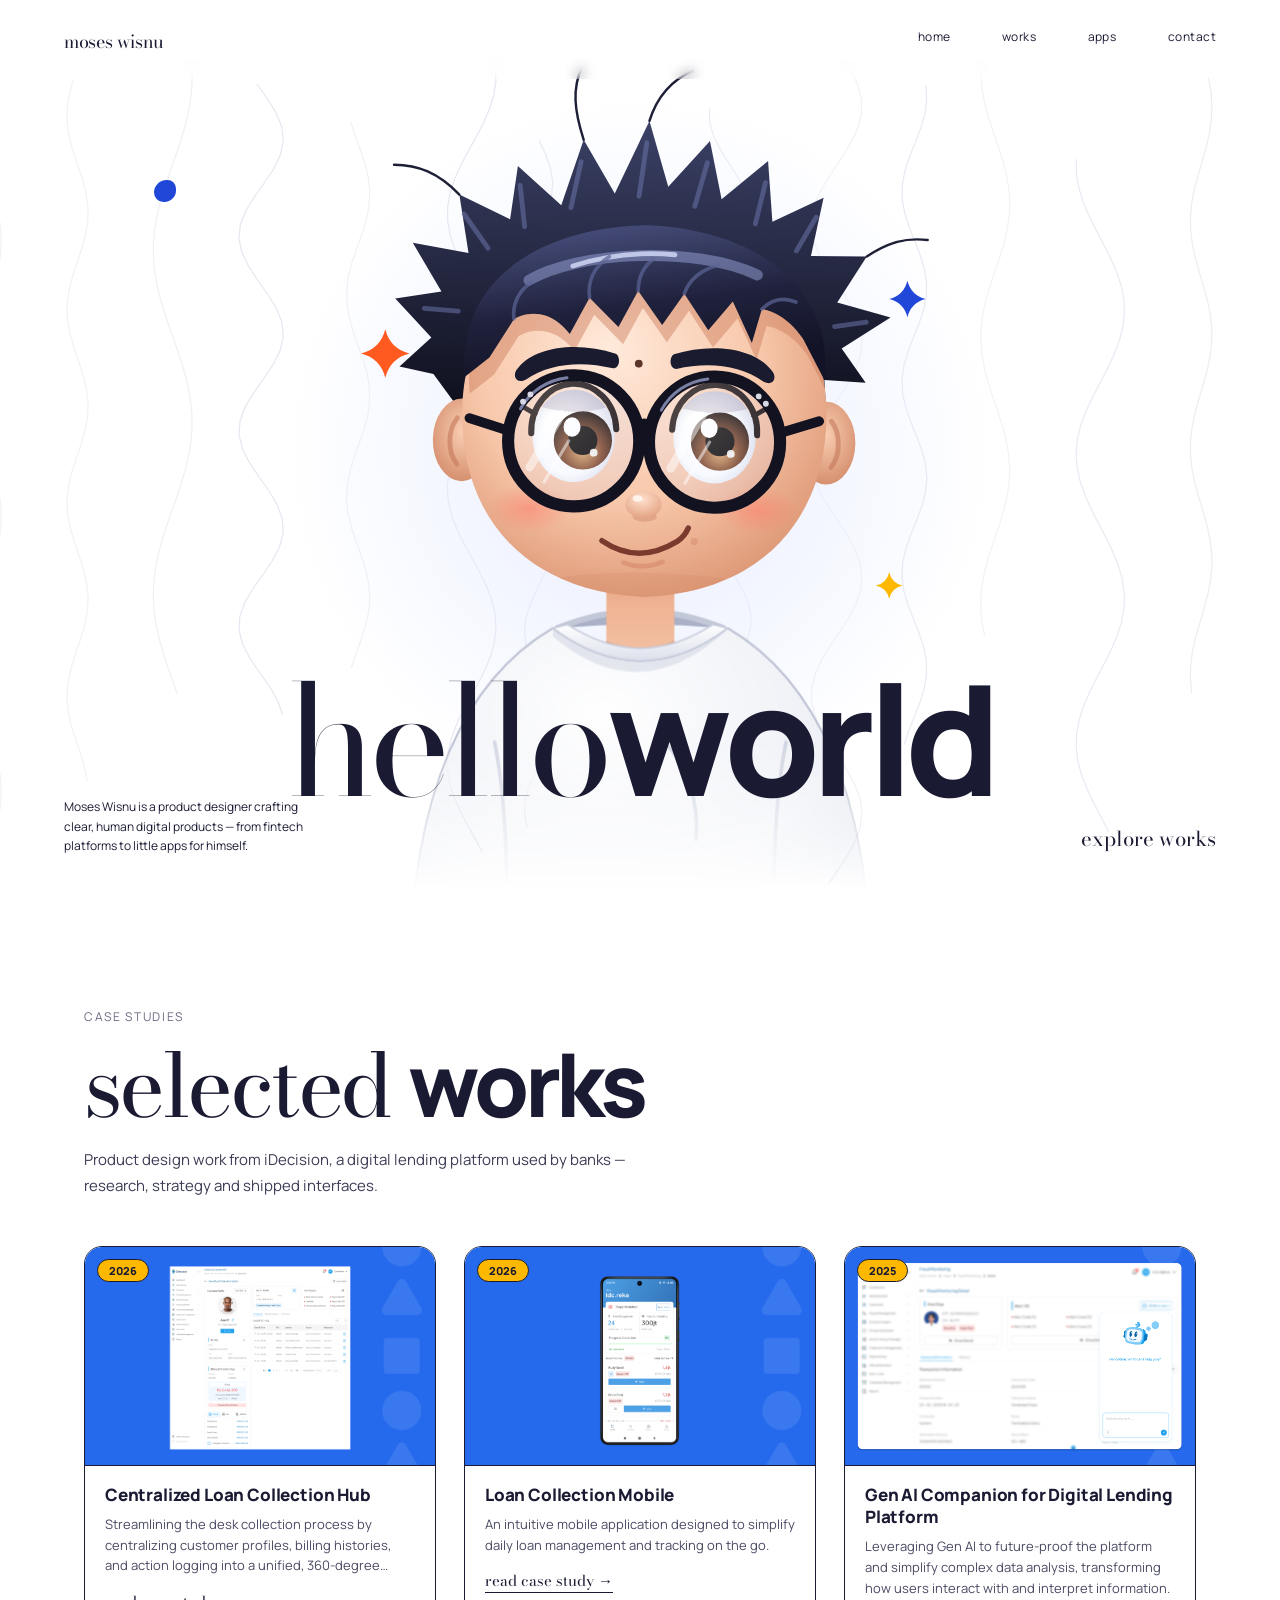
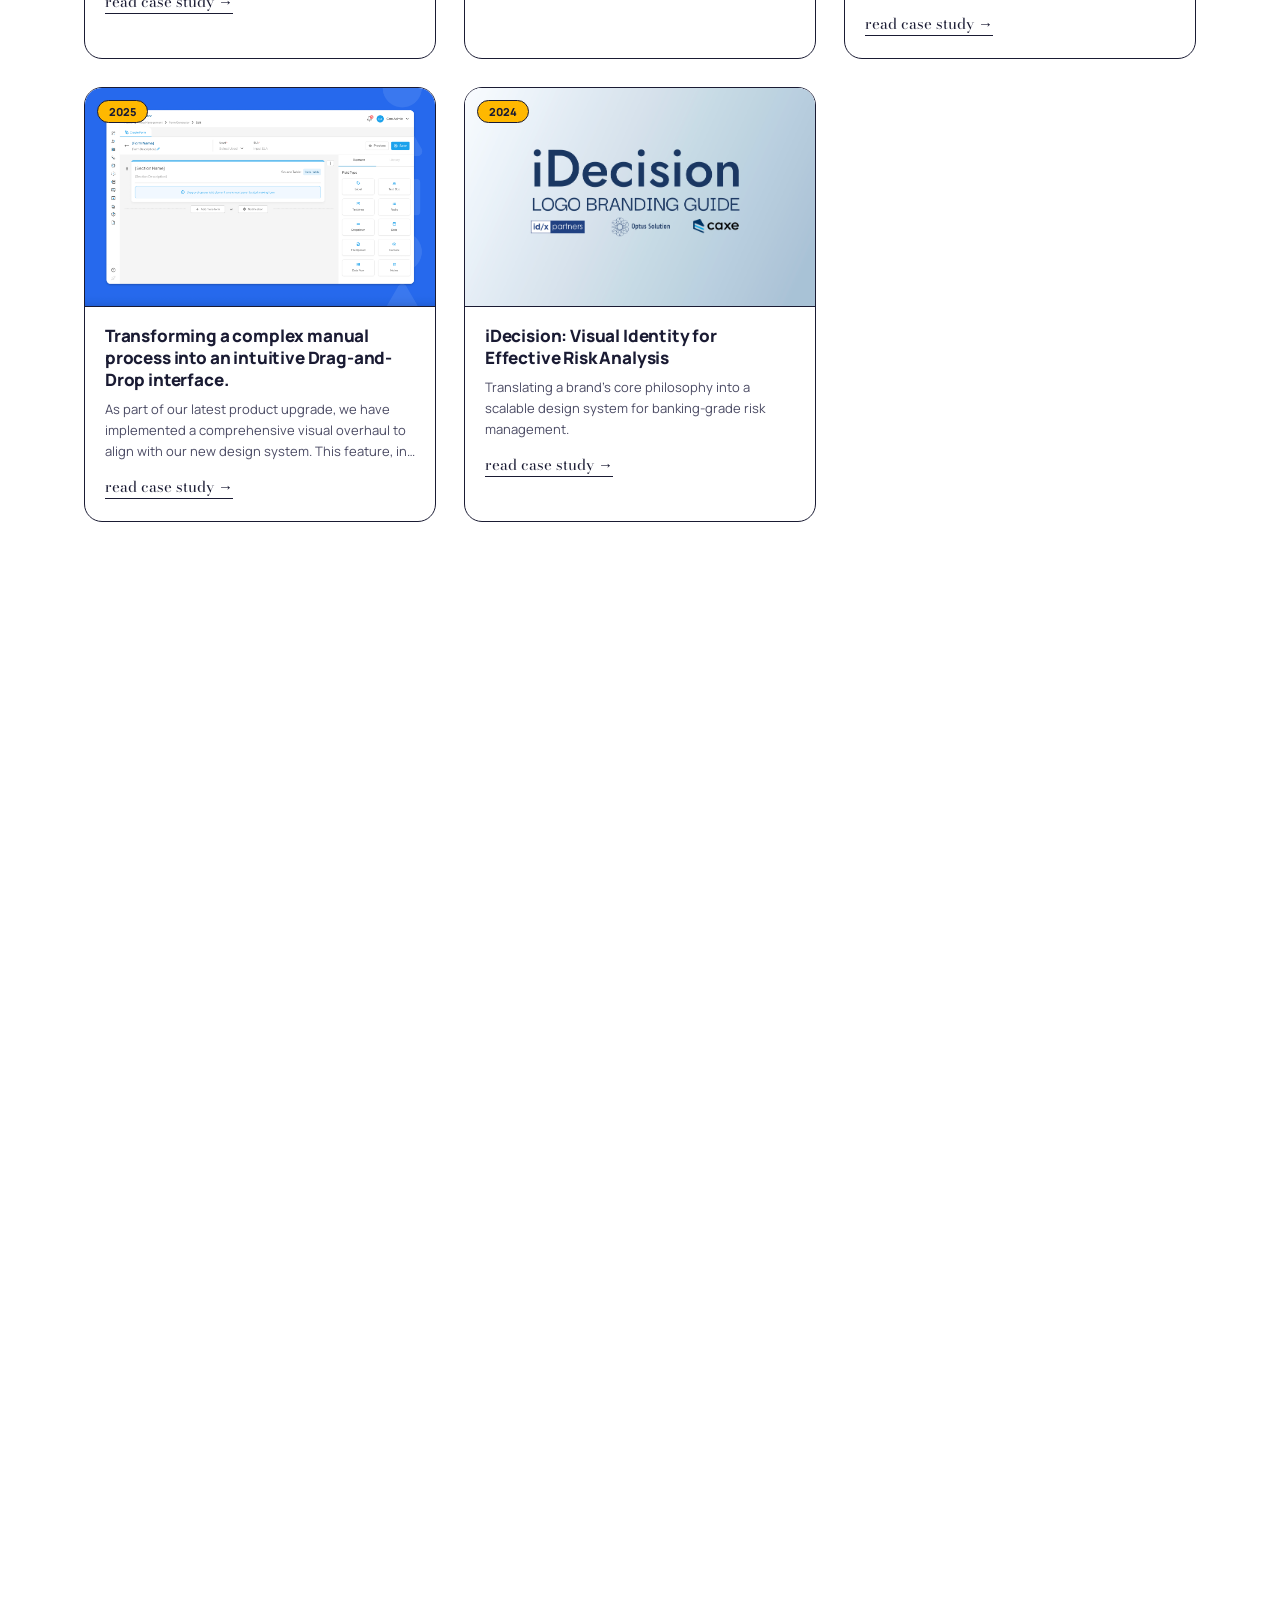
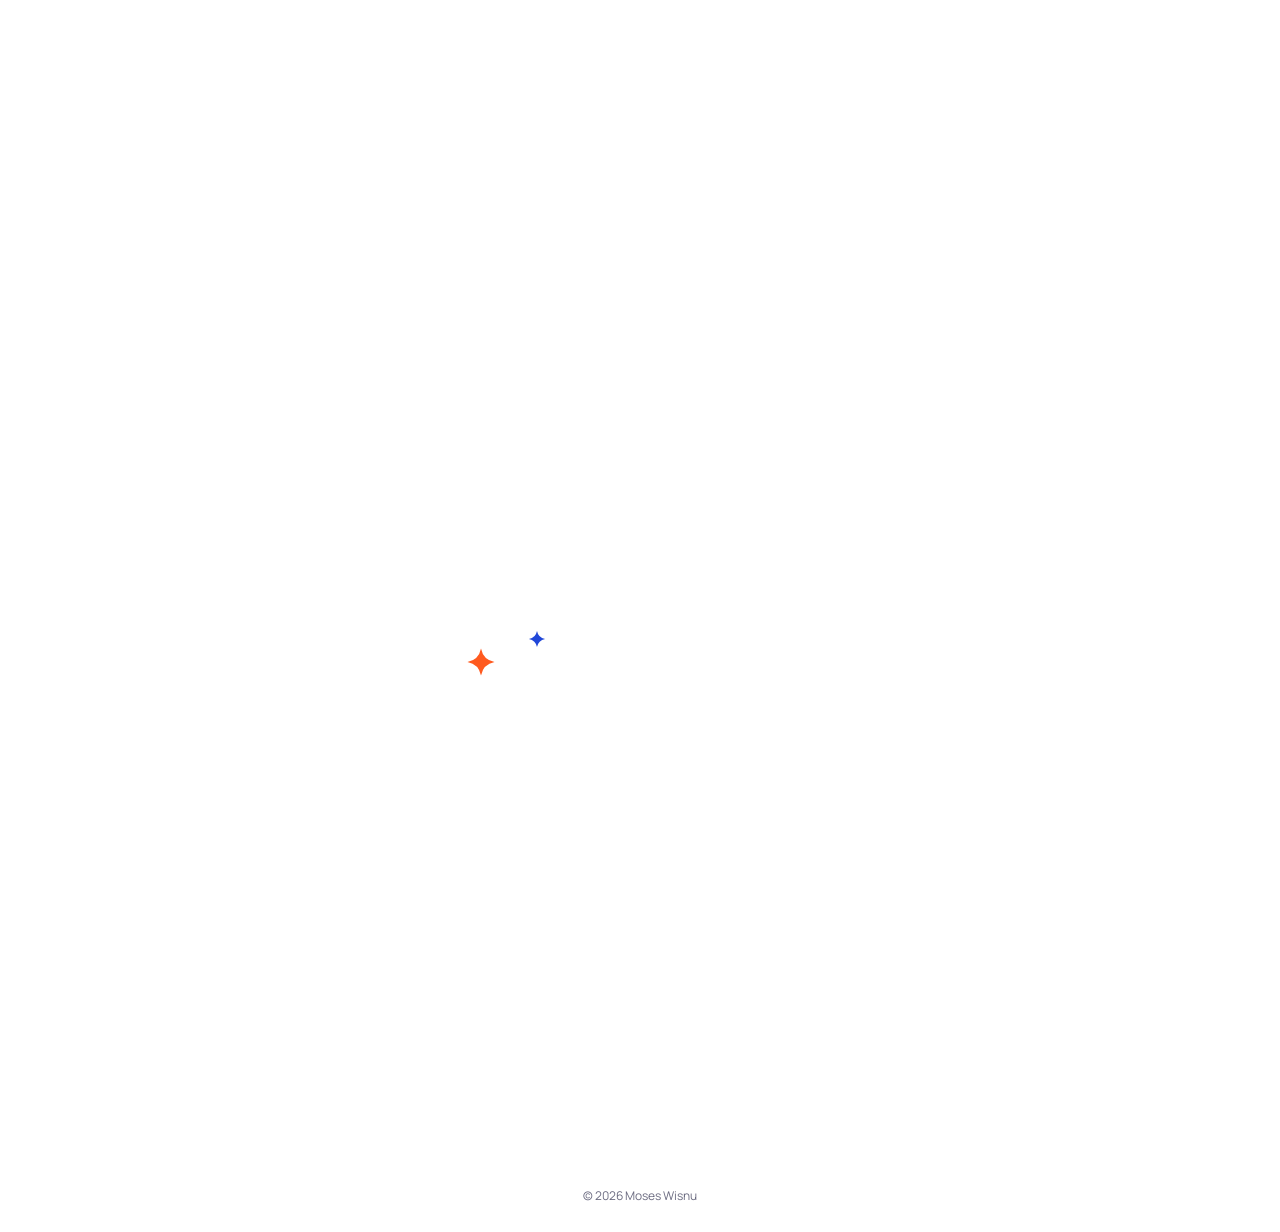
==== commit 334ae100: "Remove marquee band Co-Authored-By: Claude Sonnet 5.5 <noreply@anthropic.com>" ====
--- a/index.html
+++ b/index.html
@@ -323,8 +323,6 @@
   <a class="cta" href="#works">explore works</a>
 </section>
 
-<div class="marquee" aria-hidden="true"><div class="marquee-track"><span>product design</span><span class="s" aria-hidden="true">✦</span><span>ux research</span><span class="s" aria-hidden="true">✦</span><span>design systems</span><span class="s" aria-hidden="true">✦</span><span>fintech</span><span class="s" aria-hidden="true">✦</span><span>prototypes</span><span class="s" aria-hidden="true">✦</span><span>little apps</span><span class="s" aria-hidden="true">✦</span><span>product design</span><span class="s" aria-hidden="true">✦</span><span>ux research</span><span class="s" aria-hidden="true">✦</span><span>design systems</span><span class="s" aria-hidden="true">✦</span><span>fintech</span><span class="s" aria-hidden="true">✦</span><span>prototypes</span><span class="s" aria-hidden="true">✦</span><span>little apps</span><span class="s" aria-hidden="true">✦</span><span>product design</span><span class="s" aria-hidden="true">✦</span><span>ux research</span><span class="s" aria-hidden="true">✦</span><span>design systems</span><span class="s" aria-hidden="true">✦</span><span>fintech</span><span class="s" aria-hidden="true">✦</span><span>prototypes</span><span class="s" aria-hidden="true">✦</span><span>little apps</span><span class="s" aria-hidden="true">✦</span><span>product design</span><span class="s" aria-hidden="true">✦</span><span>ux research</span><span class="s" aria-hidden="true">✦</span><span>design systems</span><span class="s" aria-hidden="true">✦</span><span>fintech</span><span class="s" aria-hidden="true">✦</span><span>prototypes</span><span class="s" aria-hidden="true">✦</span><span>little apps</span><span class="s" aria-hidden="true">✦</span></div></div>
-
 <main>
   <section class="section" id="works">
     <p class="eyebrow">case studies</p>
--- a/css/fx.css
+++ b/css/fx.css
@@ -44,14 +44,6 @@
 .reveal.in{opacity:1;animation:fxReveal .8s cubic-bezier(.2,.8,.2,1) backwards;animation-delay:var(--d,0s)}
 @keyframes fxReveal{from{opacity:0;transform:translateY(34px)}to{opacity:1;transform:none}}
 
-/* ---------- Marquee ---------- */
-.marquee{overflow:hidden;border-block:1.5px solid var(--ink);background:var(--yellow);padding:14px 0;position:relative;z-index:2}
-.marquee-track{display:flex;width:max-content;animation:fxMarquee 34s linear infinite}
-.marquee:hover .marquee-track{animation-play-state:paused}
-.marquee span{font-family:'Bodoni Moda',serif;font-variation-settings:'opsz' 14;font-size:clamp(22px,3.4vw,38px);letter-spacing:-.02em;white-space:nowrap;padding:0 .5em;color:var(--ink)}
-.marquee span.s{color:var(--orange);font-size:.7em;align-self:center;padding:0 .3em}
-@keyframes fxMarquee{to{transform:translateX(-50%)}}
-
 /* ---------- Hover micro-interactions ---------- */
 .work-card{transform-style:preserve-3d;will-change:transform}
 .work-card.tilting{transform:perspective(900px) rotateX(var(--rx,0deg)) rotateY(var(--ry,0deg)) translate(-4px,-4px)!important;transition:transform .12s ease-out,box-shadow .25s}
@@ -70,7 +62,6 @@
 @media (prefers-reduced-motion:reduce){
   .stage,nav,.blurb,.cta,.dot,#waves,.title.split i,.reveal.in{animation:none!important}
   .reveal{opacity:1}
-  .marquee-track{animation:none}
   .work-card.tilting{transform:none!important}
   #portrait.wiggle{animation:none}
 }
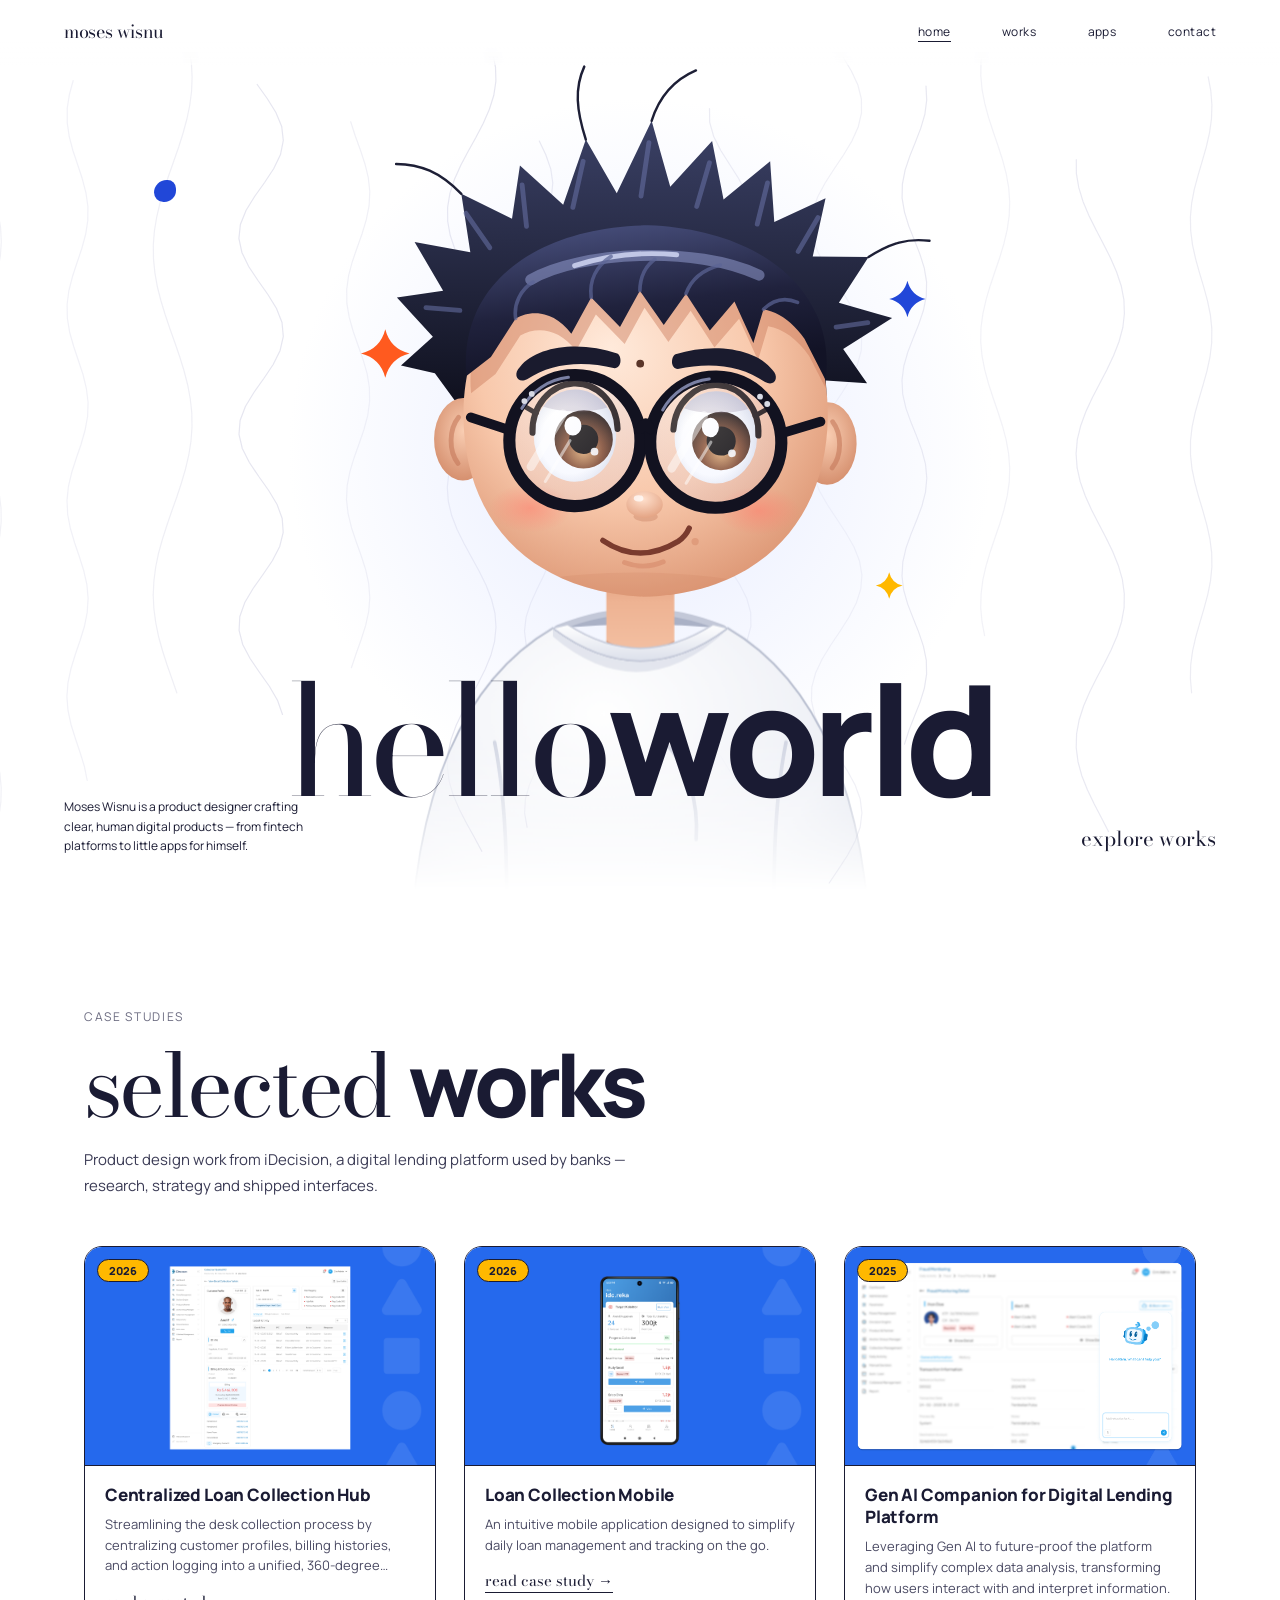
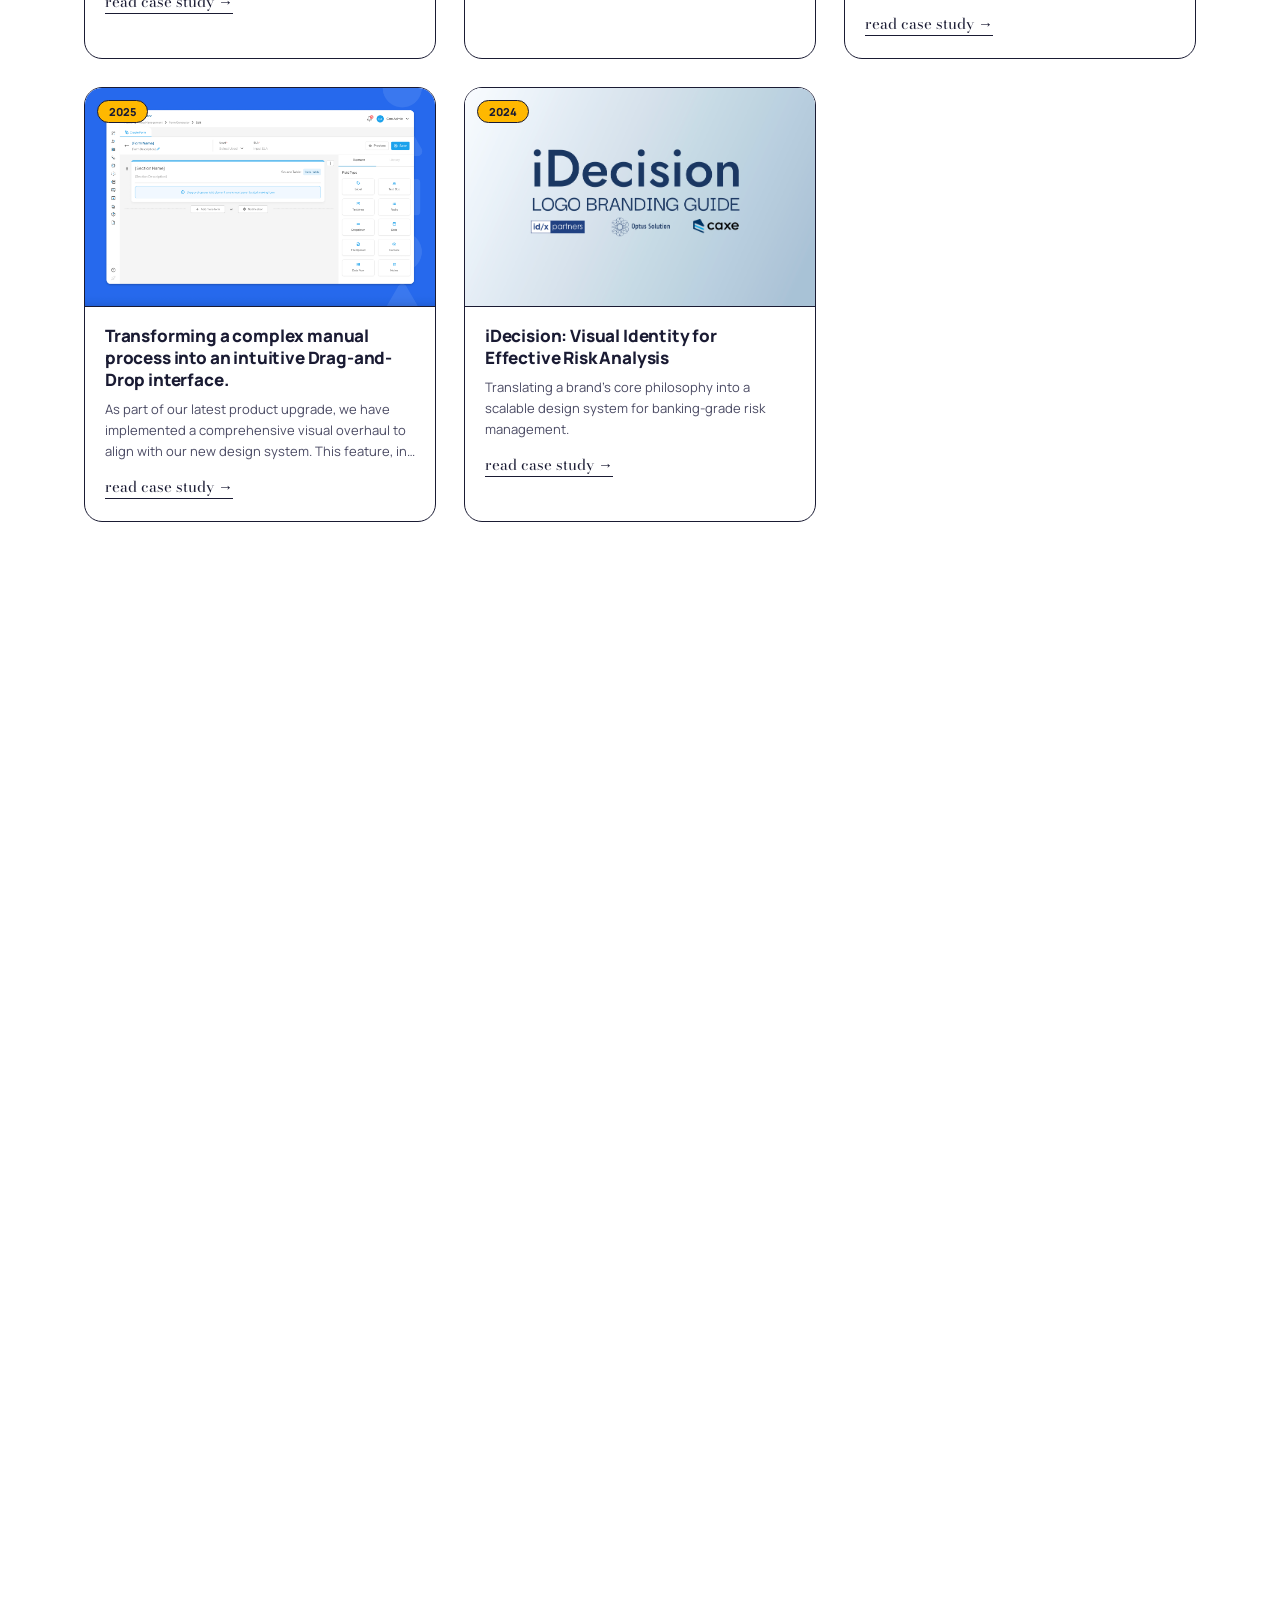
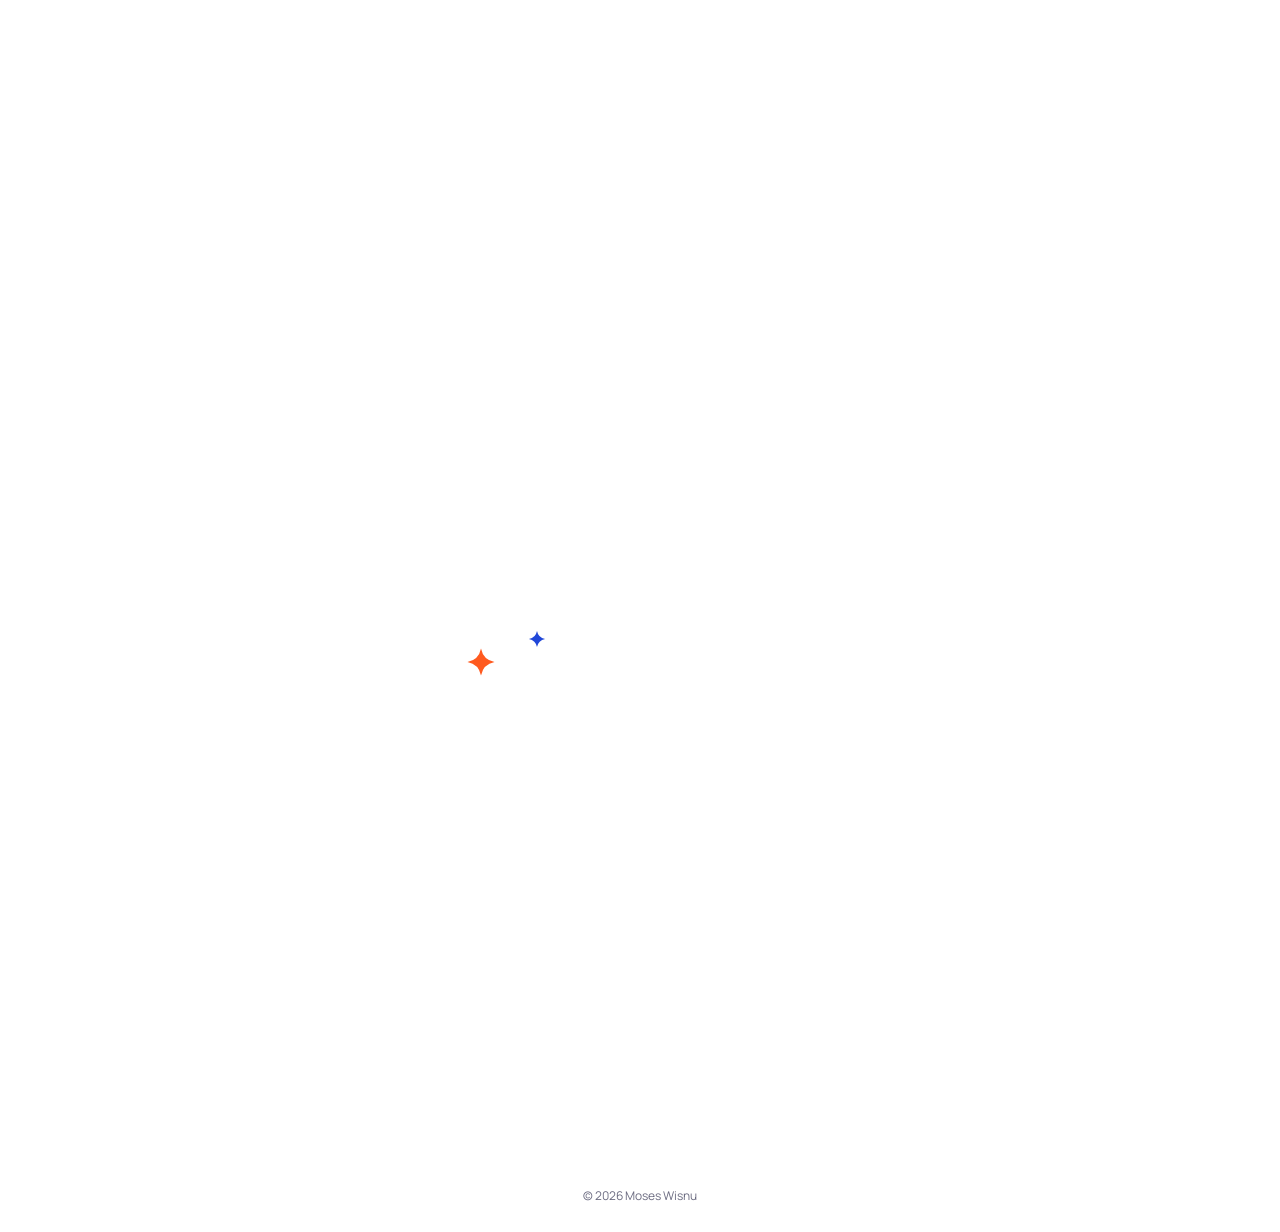
==== commit a601c2f2: "Mobile hamburger menu; move nav out of hero stacking context The nav lived inside .hero (isolation: " ====
--- a/index.html
+++ b/index.html
@@ -70,16 +70,21 @@
 </head>
 <body>
 
-<section class="hero">
-  <svg id="waves" aria-hidden="true"></svg>
-
-  <nav>
-    <a class="brand" href="#home">moses wisnu</a>
+<nav id="siteNav" aria-label="Main">
+  <a class="brand" href="#home">moses wisnu</a>
+  <button class="nav-toggle" type="button" aria-expanded="false" aria-controls="navLinks" aria-label="Open menu"><span></span><span></span><span></span></button>
+  <div class="nav-links" id="navLinks">
     <a href="#home">home</a>
     <a href="#works">works</a>
     <a href="#apps">apps</a>
     <a href="#contact">contact</a>
-  </nav>
+  </div>
+</nav>
+
+<section class="hero" id="home">
+  <svg id="waves" aria-hidden="true"></svg>
+
+  
 
   <span class="dot blue" aria-hidden="true"></span>
   <span class="dot yellow" aria-hidden="true"></span>
--- a/css/sections.css
+++ b/css/sections.css
@@ -120,7 +120,6 @@
 @media (max-width:640px){
   html{scroll-padding-top:60px}
   nav{padding:12px 18px!important;gap:0!important;justify-content:space-between!important;background:#fff!important;border-bottom:1.5px solid var(--ink)}
-  nav .brand{display:none}
   nav a{font-size:13px;font-weight:700}
   .section{padding-top:64px;padding-bottom:64px}
   .works-grid{gap:20px;margin-top:32px}
@@ -128,3 +127,26 @@
   .af-links .btn-link{flex:1 1 auto;text-align:center}
   .contact-links .clink{box-shadow:3px 3px 0 var(--ink)}
 }
+
+/* ---------- Navigation (outside the hero, so nothing can paint over it) ---------- */
+#siteNav{position:fixed!important;top:0;left:0;right:0;z-index:1000!important;display:flex;align-items:center;justify-content:space-between!important;gap:0!important;
+  padding:18px clamp(20px,5vw,64px)!important;background:linear-gradient(#fff 60%,rgba(255,255,255,0));backdrop-filter:blur(6px)}
+#siteNav .brand{margin-right:0;display:block}
+#siteNav .nav-links{display:flex;gap:clamp(24px,4vw,56px)}
+#siteNav .nav-toggle{display:none}
+@media (max-width:640px){
+  #siteNav{padding:10px 18px!important;background:#fff!important;border-bottom:1.5px solid var(--ink)}
+  #siteNav .brand{font-size:19px}
+  #siteNav .nav-toggle{display:grid;place-content:center;gap:5px;width:44px;height:44px;margin-right:-8px;background:none;border:0;cursor:pointer;border-radius:12px}
+  #siteNav .nav-toggle span{display:block;width:24px;height:2.5px;border-radius:2px;background:var(--ink);transition:transform .3s,opacity .2s}
+  #siteNav .nav-toggle[aria-expanded="true"] span:nth-child(1){transform:translateY(7.5px) rotate(45deg)}
+  #siteNav .nav-toggle[aria-expanded="true"] span:nth-child(2){opacity:0}
+  #siteNav .nav-toggle[aria-expanded="true"] span:nth-child(3){transform:translateY(-7.5px) rotate(-45deg)}
+  #siteNav .nav-toggle:focus-visible{outline:3px solid var(--blue);outline-offset:2px}
+  #siteNav .nav-links{position:absolute;top:100%;left:0;right:0;flex-direction:column;gap:0;background:#fff;border-bottom:1.5px solid var(--ink);
+    box-shadow:0 18px 30px rgba(20,20,43,.12);visibility:hidden;opacity:0;transform:translateY(-8px);transition:opacity .2s,transform .25s,visibility .25s}
+  #siteNav .nav-links.open{visibility:visible;opacity:1;transform:none}
+  #siteNav .nav-links a{padding:16px 22px;font-size:17px;font-weight:800;border-top:1px solid #ececf4}
+  #siteNav .nav-links a::after{display:none}
+  #siteNav .nav-links a.on{color:var(--blue);background:#f4f7ff}
+}
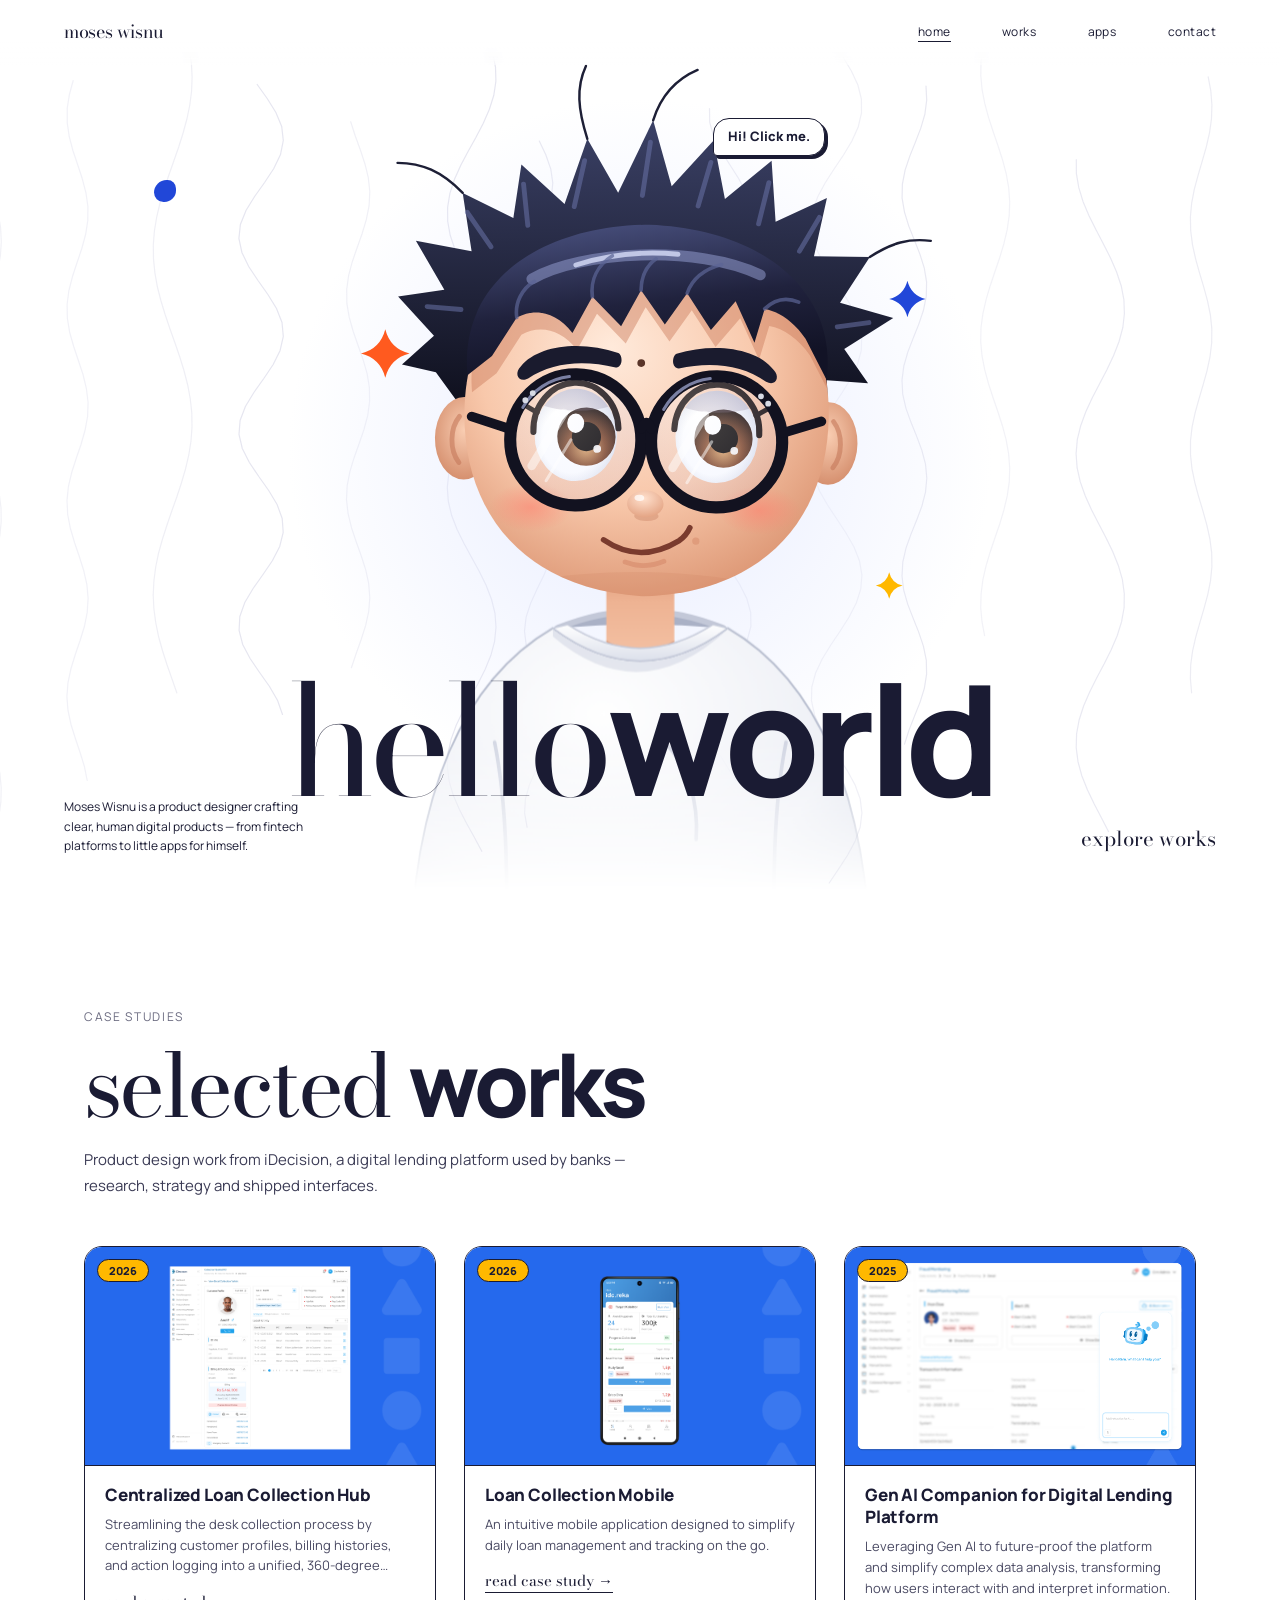
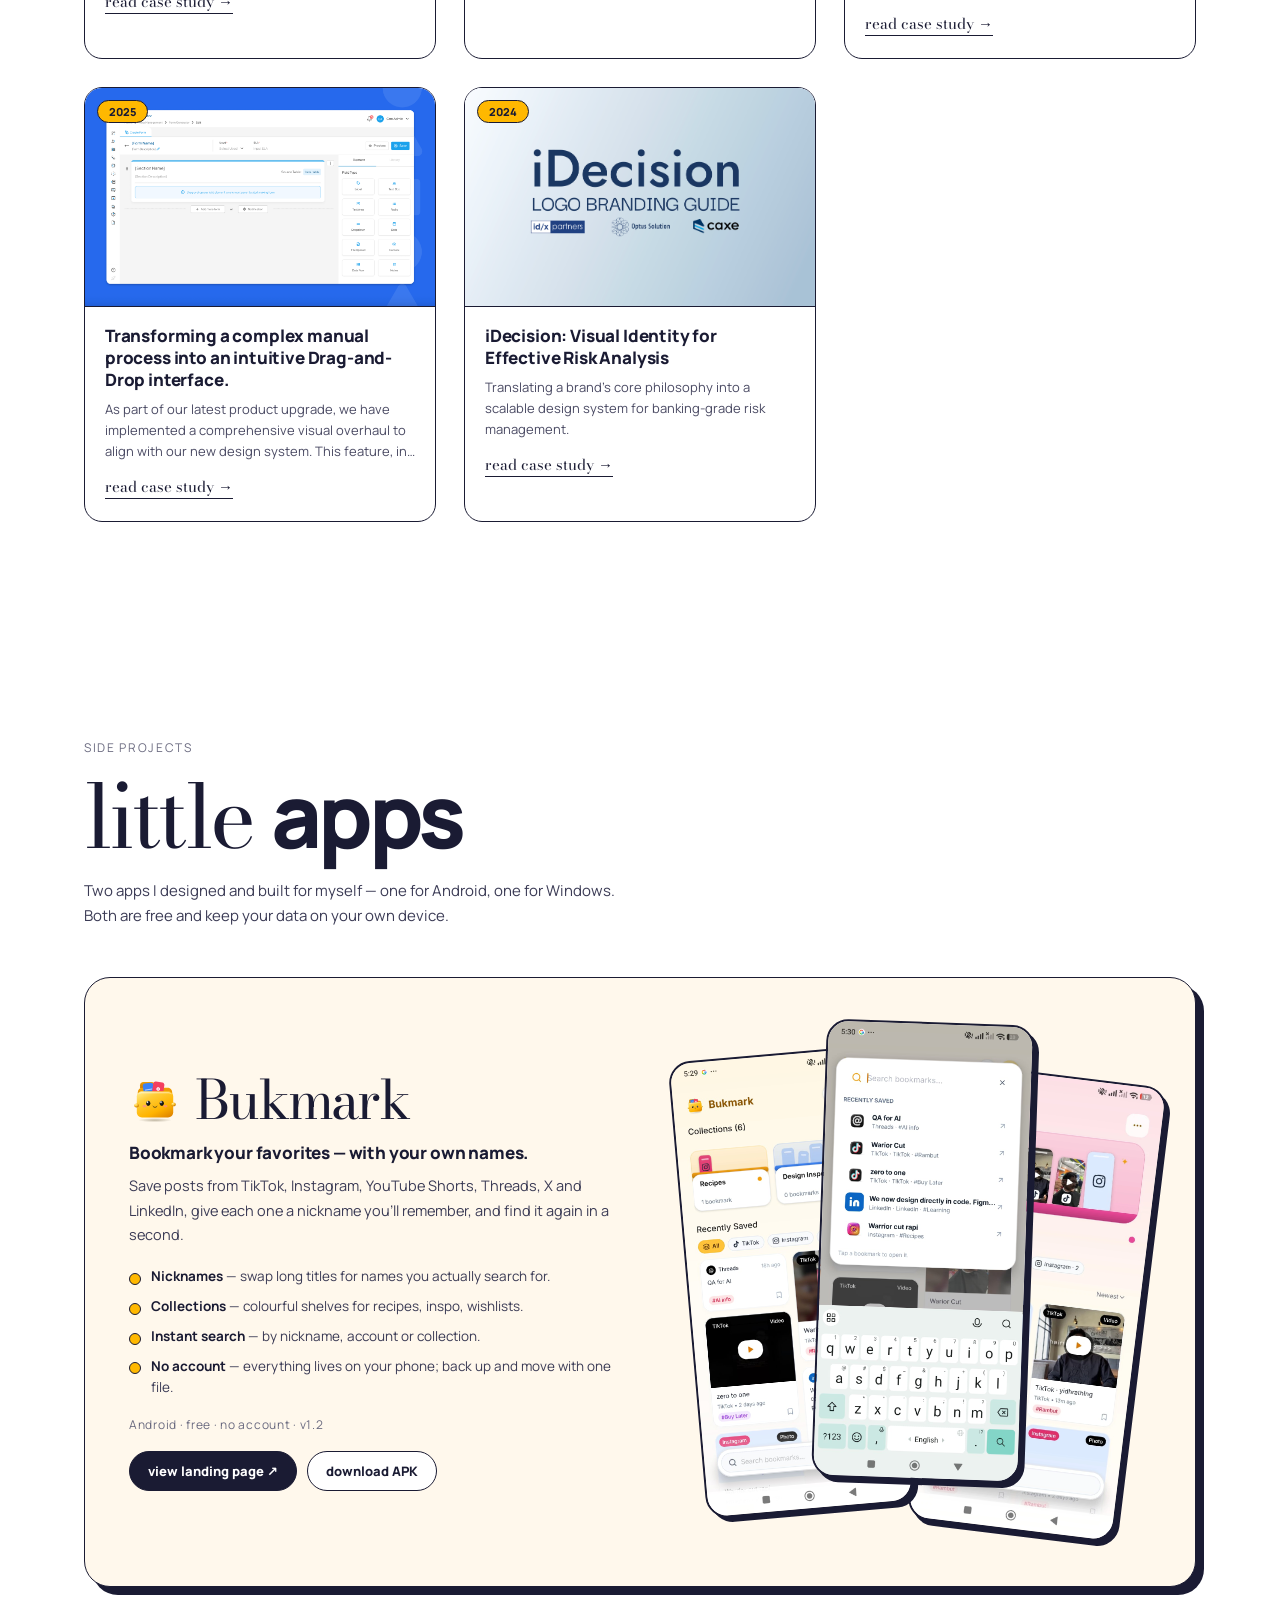
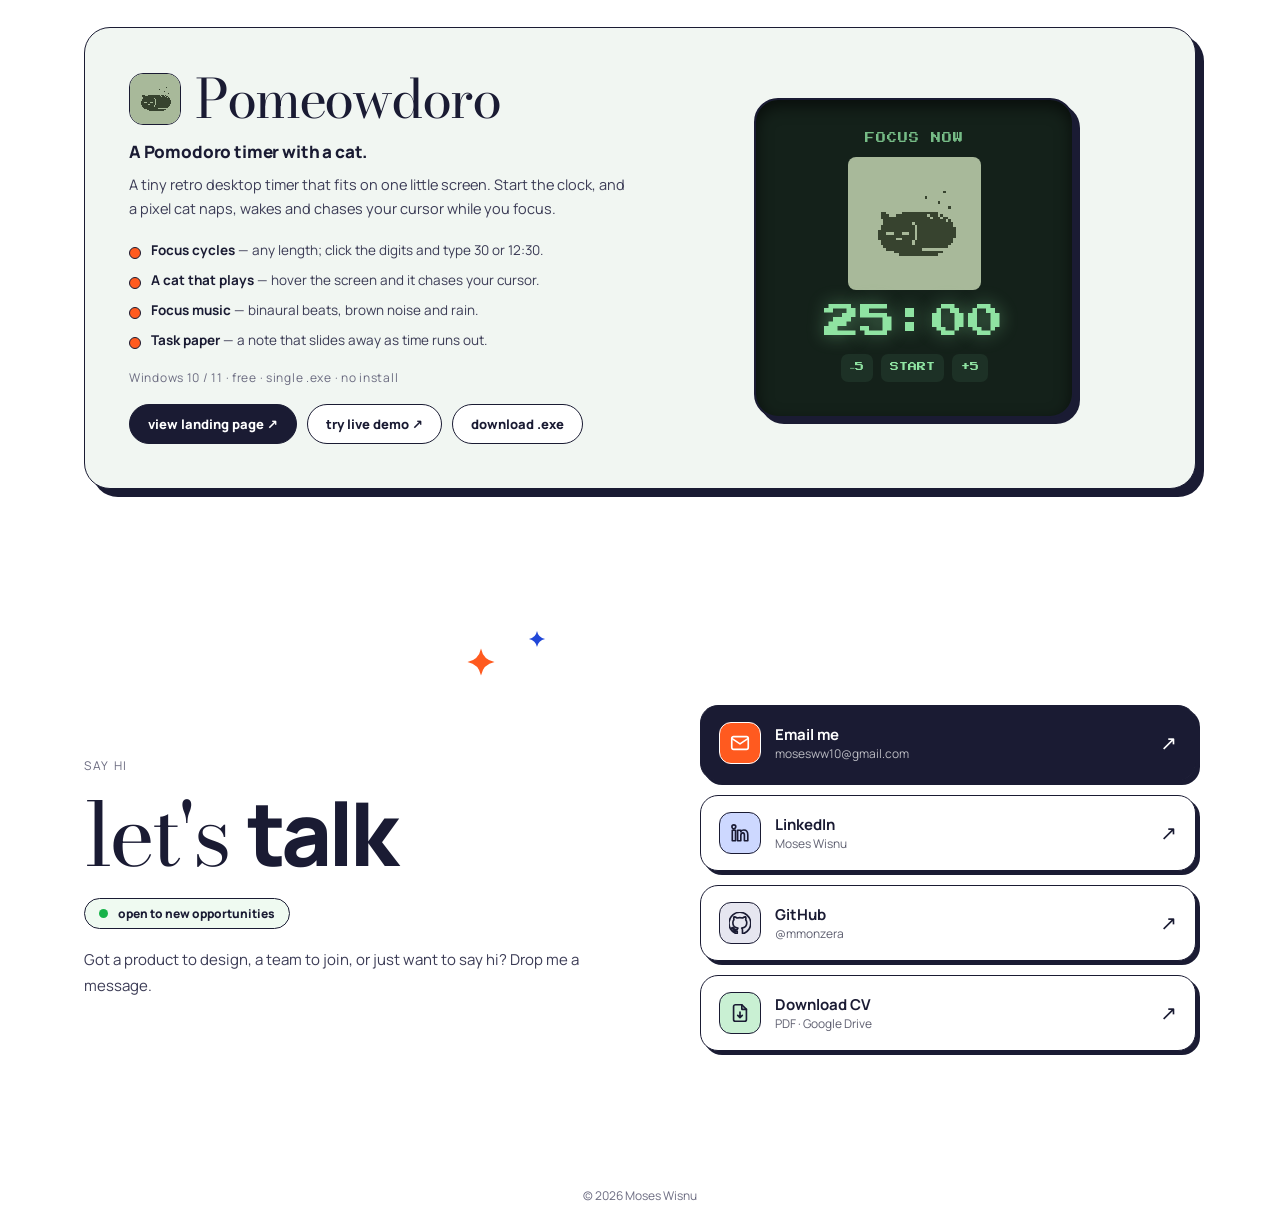
==== commit 801175d9: "Update CV link to new Google Drive file Co-Authored-By: Claude Sonnet 5.5 <noreply@anthropic.com>" ====
--- a/index.html
+++ b/index.html
@@ -424,7 +424,7 @@
           <span class="ci"><svg viewBox="0 0 24 24" fill="currentColor" stroke="none"><path d="M12 .3a12 12 0 00-3.8 23.4c.6.1.8-.3.8-.6v-2c-3.3.7-4-1.6-4-1.6-.6-1.4-1.4-1.8-1.4-1.8-1-.7.1-.7.1-.7 1.2.1 1.8 1.2 1.8 1.2 1 1.8 2.8 1.3 3.5 1 .1-.8.4-1.3.7-1.6-2.7-.3-5.5-1.3-5.5-5.9 0-1.3.5-2.4 1.2-3.2-.1-.3-.5-1.5.1-3.2 0 0 1-.3 3.3 1.2a11.5 11.5 0 016 0c2.3-1.5 3.3-1.2 3.3-1.2.7 1.7.2 2.9.1 3.2.8.8 1.2 1.9 1.2 3.2 0 4.6-2.8 5.6-5.5 5.9.4.4.8 1.1.8 2.2v3.3c0 .3.2.7.8.6A12 12 0 0012 .3z"/></svg></span>
           <span class="ct"><b>GitHub</b><small>@mmonzera</small></span><span class="ca">↗</span>
         </a>
-        <a class="clink" href="https://drive.google.com/file/d/1ctzUz2SgFfh8oBWYsbx27w8PsrGS94DZ/view" target="_blank" rel="noopener noreferrer">
+        <a class="clink" href="https://drive.google.com/file/d/1RVj5G_DRZAVwZRRF1p7iXYvmK2j0bgCg/view?usp=sharing" target="_blank" rel="noopener noreferrer">
           <span class="ci"><svg viewBox="0 0 24 24"><path d="M14 3H7a2 2 0 00-2 2v14a2 2 0 002 2h10a2 2 0 002-2V8l-5-5z"/><path d="M14 3v5h5M12 11v6M9.5 14.5L12 17l2.5-2.5"/></svg></span>
           <span class="ct"><b>Download CV</b><small>PDF · Google Drive</small></span><span class="ca">↗</span>
         </a>
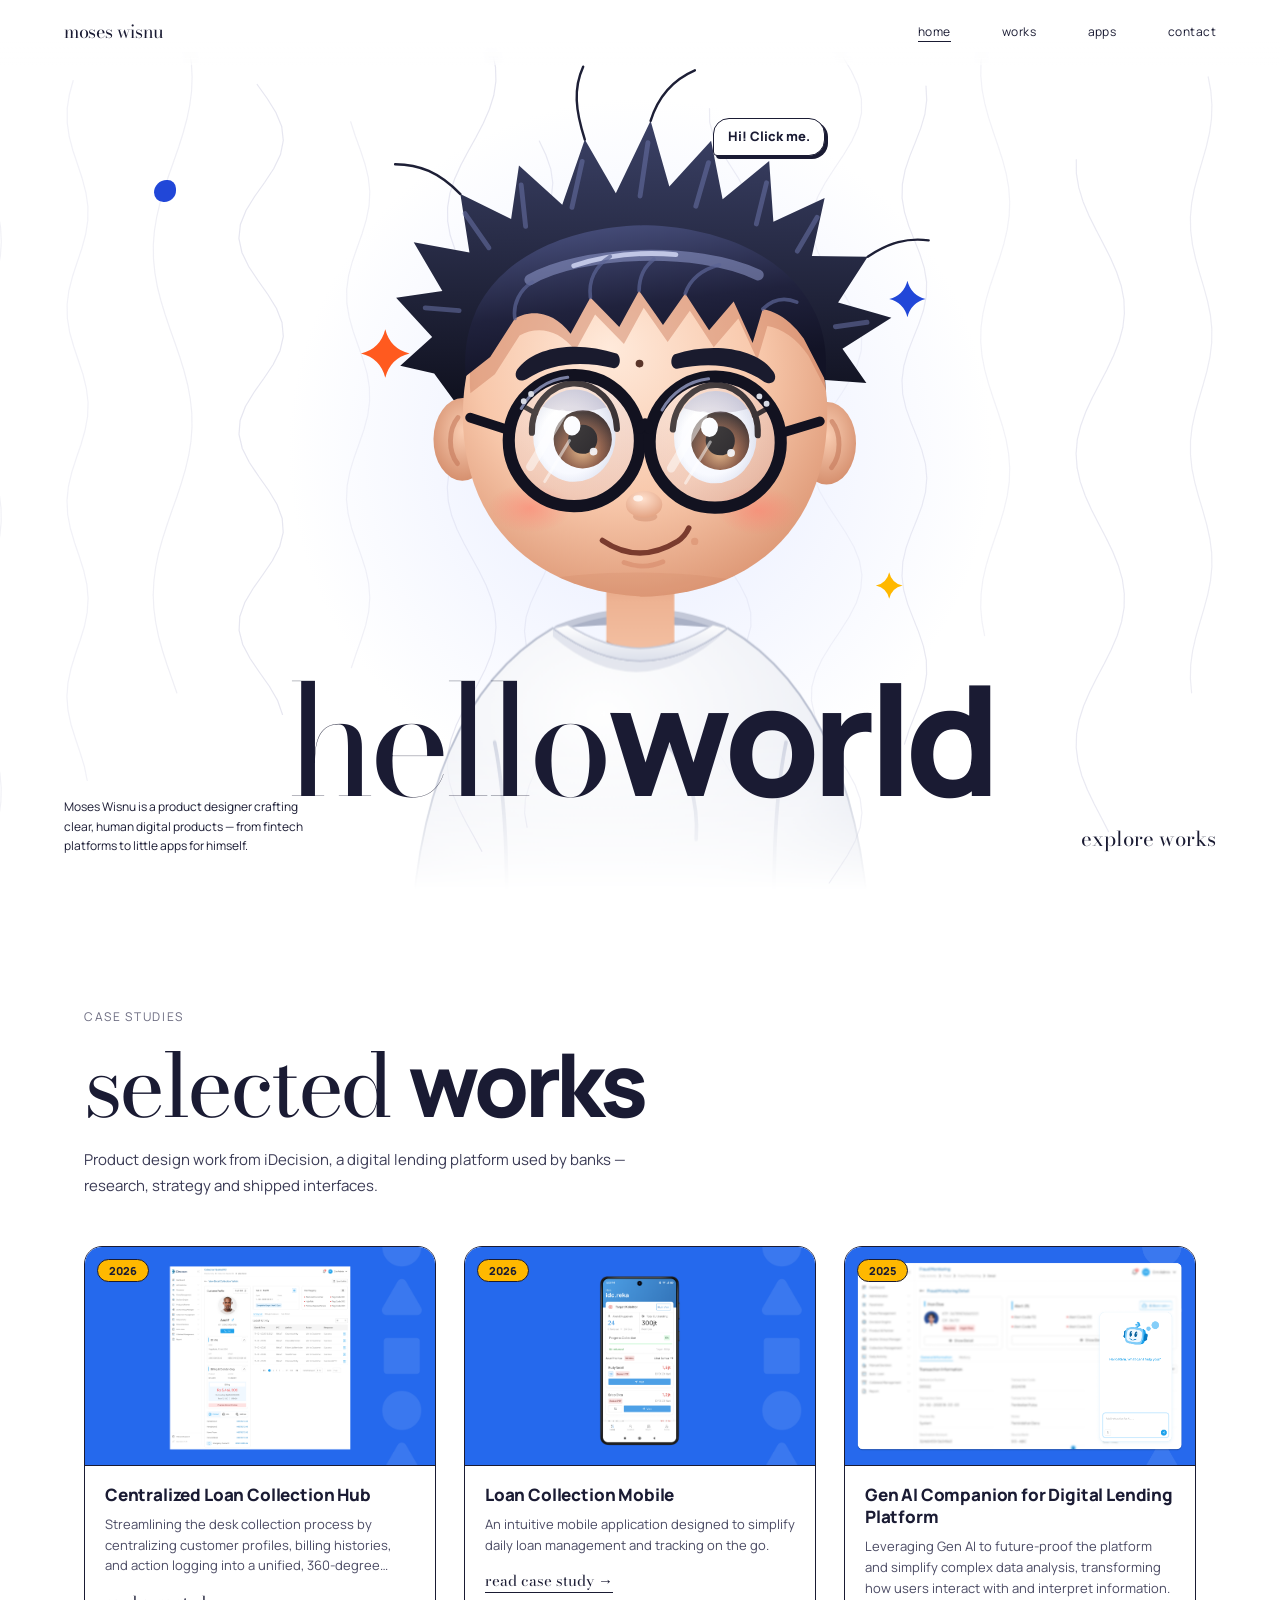
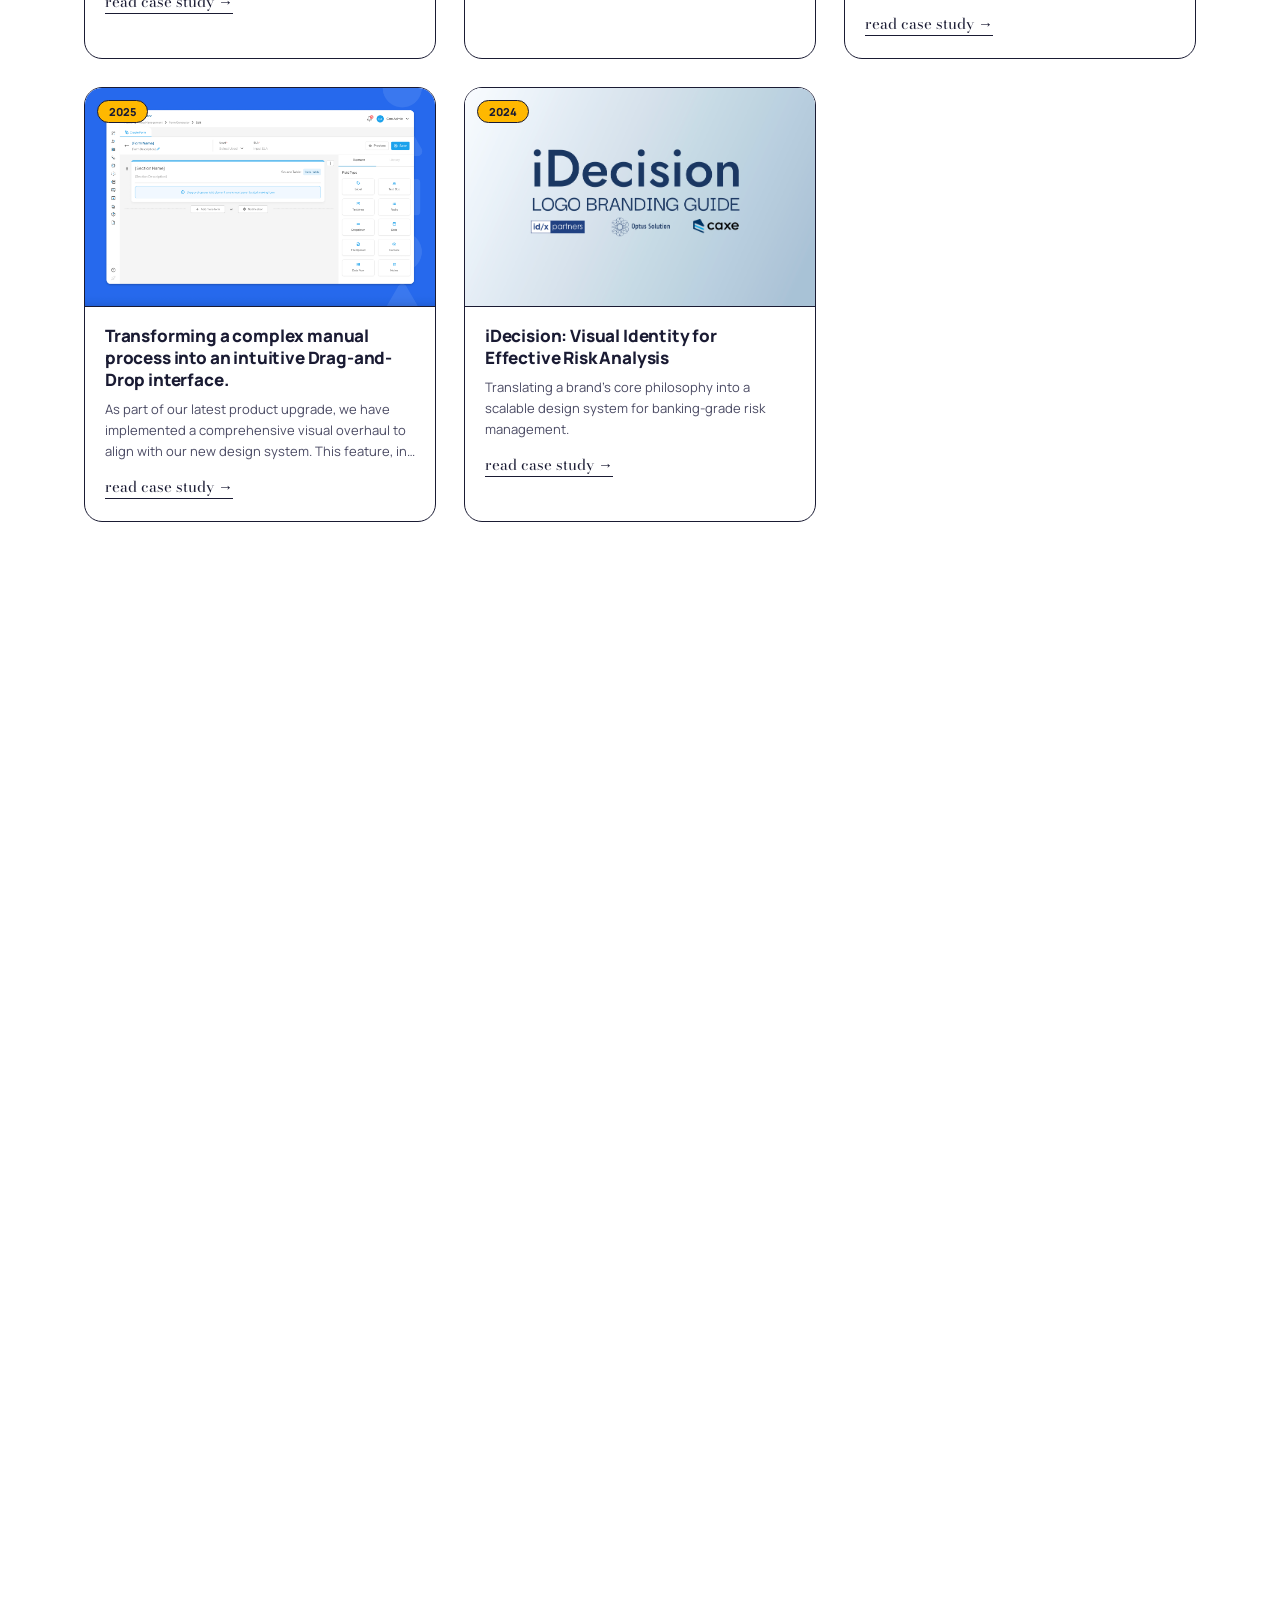
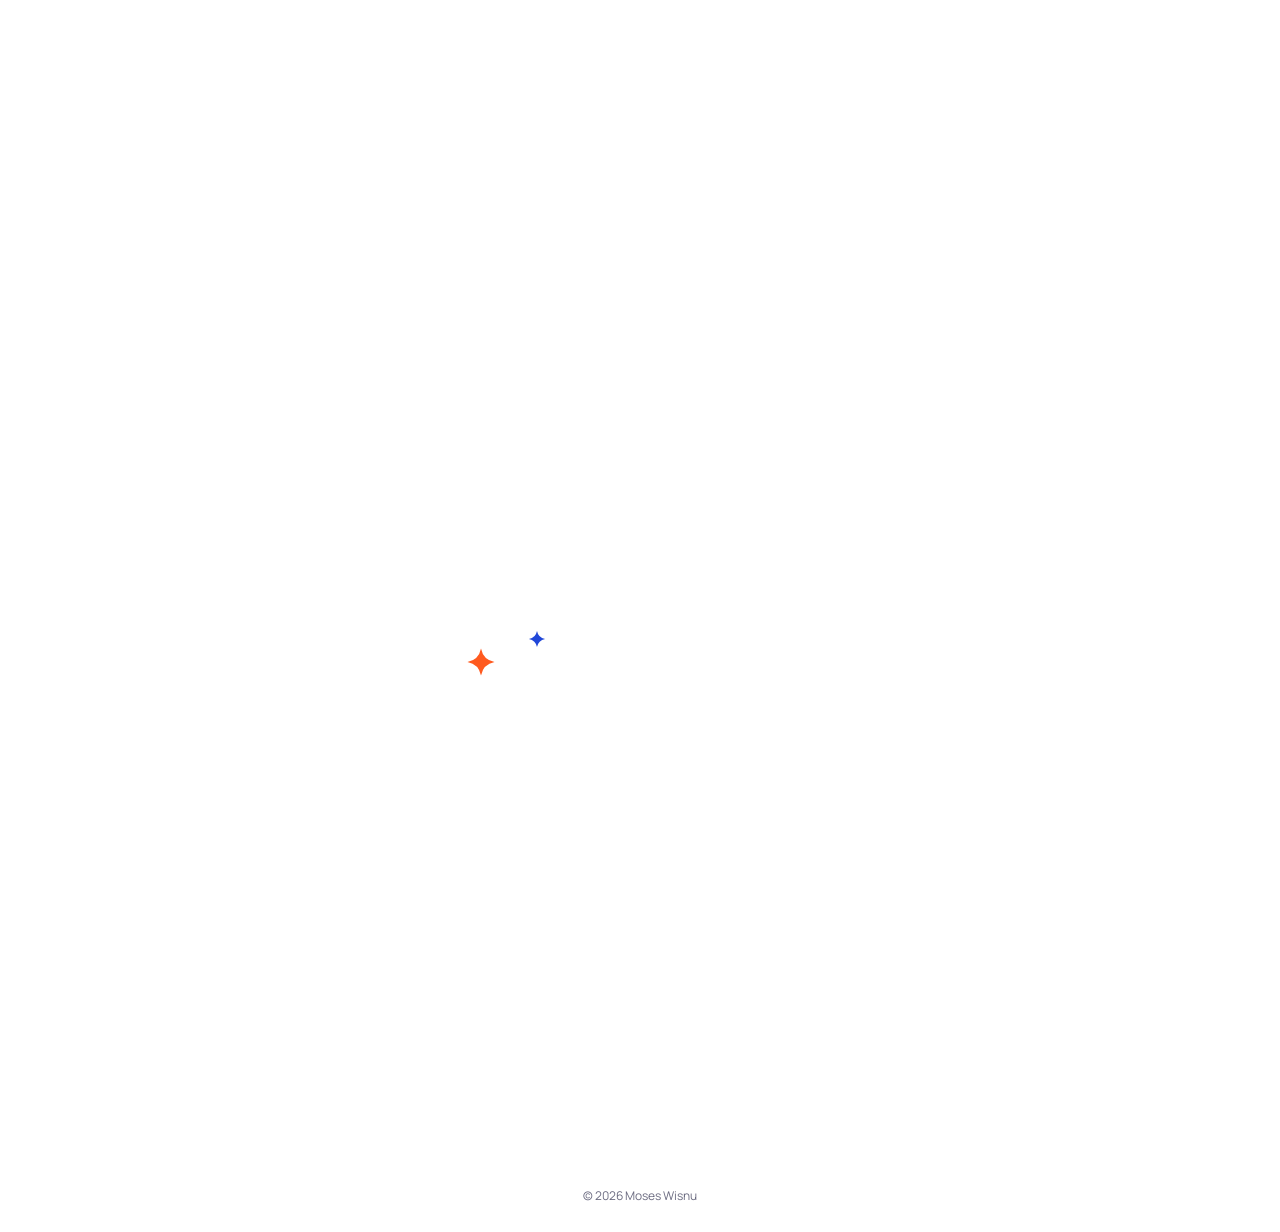
==== commit cc3132d0: "Add tour guide: small tagalong character that explains case studies on hover Co-Authored-By: Claude " ====
--- a/index.html
+++ b/index.html
@@ -11,6 +11,7 @@
 <link href="https://fonts.googleapis.com/css2?family=Bodoni+Moda:opsz,wght@6..96,400&family=Manrope:wght@300;400;800&family=Press+Start+2P&display=swap" rel="stylesheet">
 <link rel="stylesheet" href="css/sections.css">
 <link rel="stylesheet" href="css/fx.css">
+<link rel="stylesheet" href="css/guide.css">
 <style>
   :root{
     --bg:#ffffff;
@@ -437,6 +438,7 @@
 <script src="data/works.js"></script>
 <script src="js/sections.js"></script>
 <script src="js/fx.js"></script>
+<script src="js/guide.js"></script>
 
 <script>
 (() => {
--- a/css/guide.css
+++ b/css/guide.css
@@ -0,0 +1,24 @@
+/* ===== Tour guide (small floating copy of the hero character) ===== */
+.guide{position:fixed;right:clamp(14px,2.4vw,28px);bottom:clamp(14px,2.4vw,28px);z-index:90;display:flex;align-items:flex-end;gap:12px;pointer-events:none;
+  opacity:0;transform:translateY(40px) scale(.4);transform-origin:100% 100%;transition:opacity .3s,transform .55s cubic-bezier(.2,1.4,.4,1)}
+.guide.on{opacity:1;transform:none}
+.guide-av{pointer-events:auto;position:relative;flex:none;width:96px;height:96px;padding:0;border:2px solid var(--ink);border-radius:50%;overflow:hidden;cursor:pointer;
+  background:radial-gradient(circle at 50% 38%,#fff,#e7ecff);box-shadow:4px 4px 0 var(--ink);transition:transform .2s cubic-bezier(.2,1.4,.4,1),box-shadow .2s}
+.guide-av:hover{transform:translate(-2px,-2px) rotate(-3deg);box-shadow:6px 6px 0 var(--ink)}
+.guide-av:focus-visible{outline:3px solid var(--blue);outline-offset:3px}
+.guide-av svg{display:block;width:100%;height:100%}
+.guide.talk .guide-av{animation:guideTalk .45s ease}
+@keyframes guideTalk{0%{transform:none}35%{transform:translateY(-6px) rotate(-4deg)}70%{transform:translateY(0) rotate(2deg)}100%{transform:none}}
+
+.guide-bubble{position:relative;max-width:min(270px,calc(100vw - 150px));margin-bottom:26px;background:#fff;color:var(--ink);border:2px solid var(--ink);border-radius:16px 16px 4px 16px;padding:11px 15px;
+  font-size:13px;font-weight:700;line-height:1.5;box-shadow:4px 4px 0 var(--ink);
+  opacity:0;transform:translateX(14px) scale(.9);transform-origin:100% 100%;pointer-events:none;transition:opacity .25s,transform .35s cubic-bezier(.2,1.3,.4,1)}
+.guide-bubble:empty{display:none}
+.guide-bubble.show{opacity:1;transform:none}
+
+@media (max-width:640px){
+  .guide{flex-direction:column;align-items:flex-end;gap:8px}
+  .guide-av{width:68px;height:68px;box-shadow:3px 3px 0 var(--ink)}
+  .guide-bubble{margin-bottom:0;max-width:min(260px,calc(100vw - 32px));border-radius:16px 16px 4px 16px;font-size:12.5px;order:-1;transform:translateY(10px) scale(.92)}
+}
+@media (prefers-reduced-motion:reduce){.guide,.guide-bubble{transition:opacity .2s}.guide{transform:none}.guide.talk .guide-av{animation:none}}
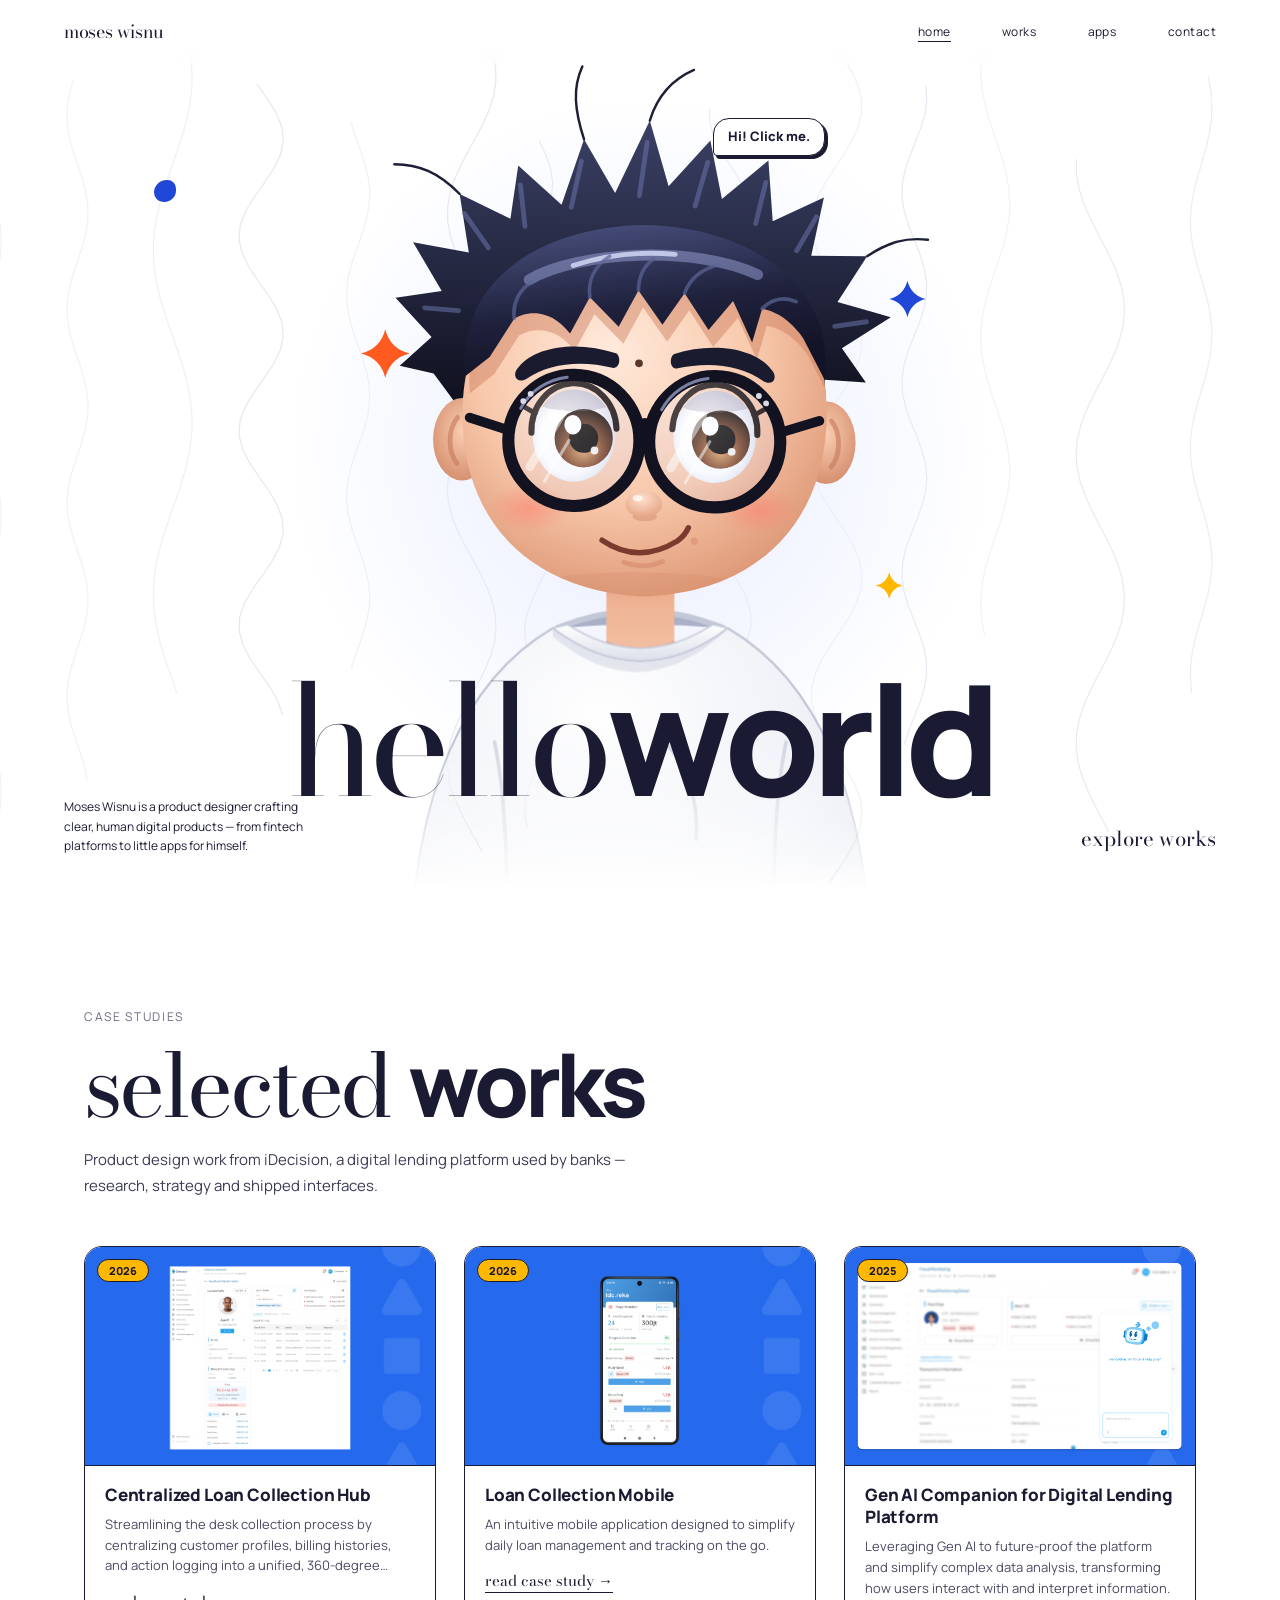
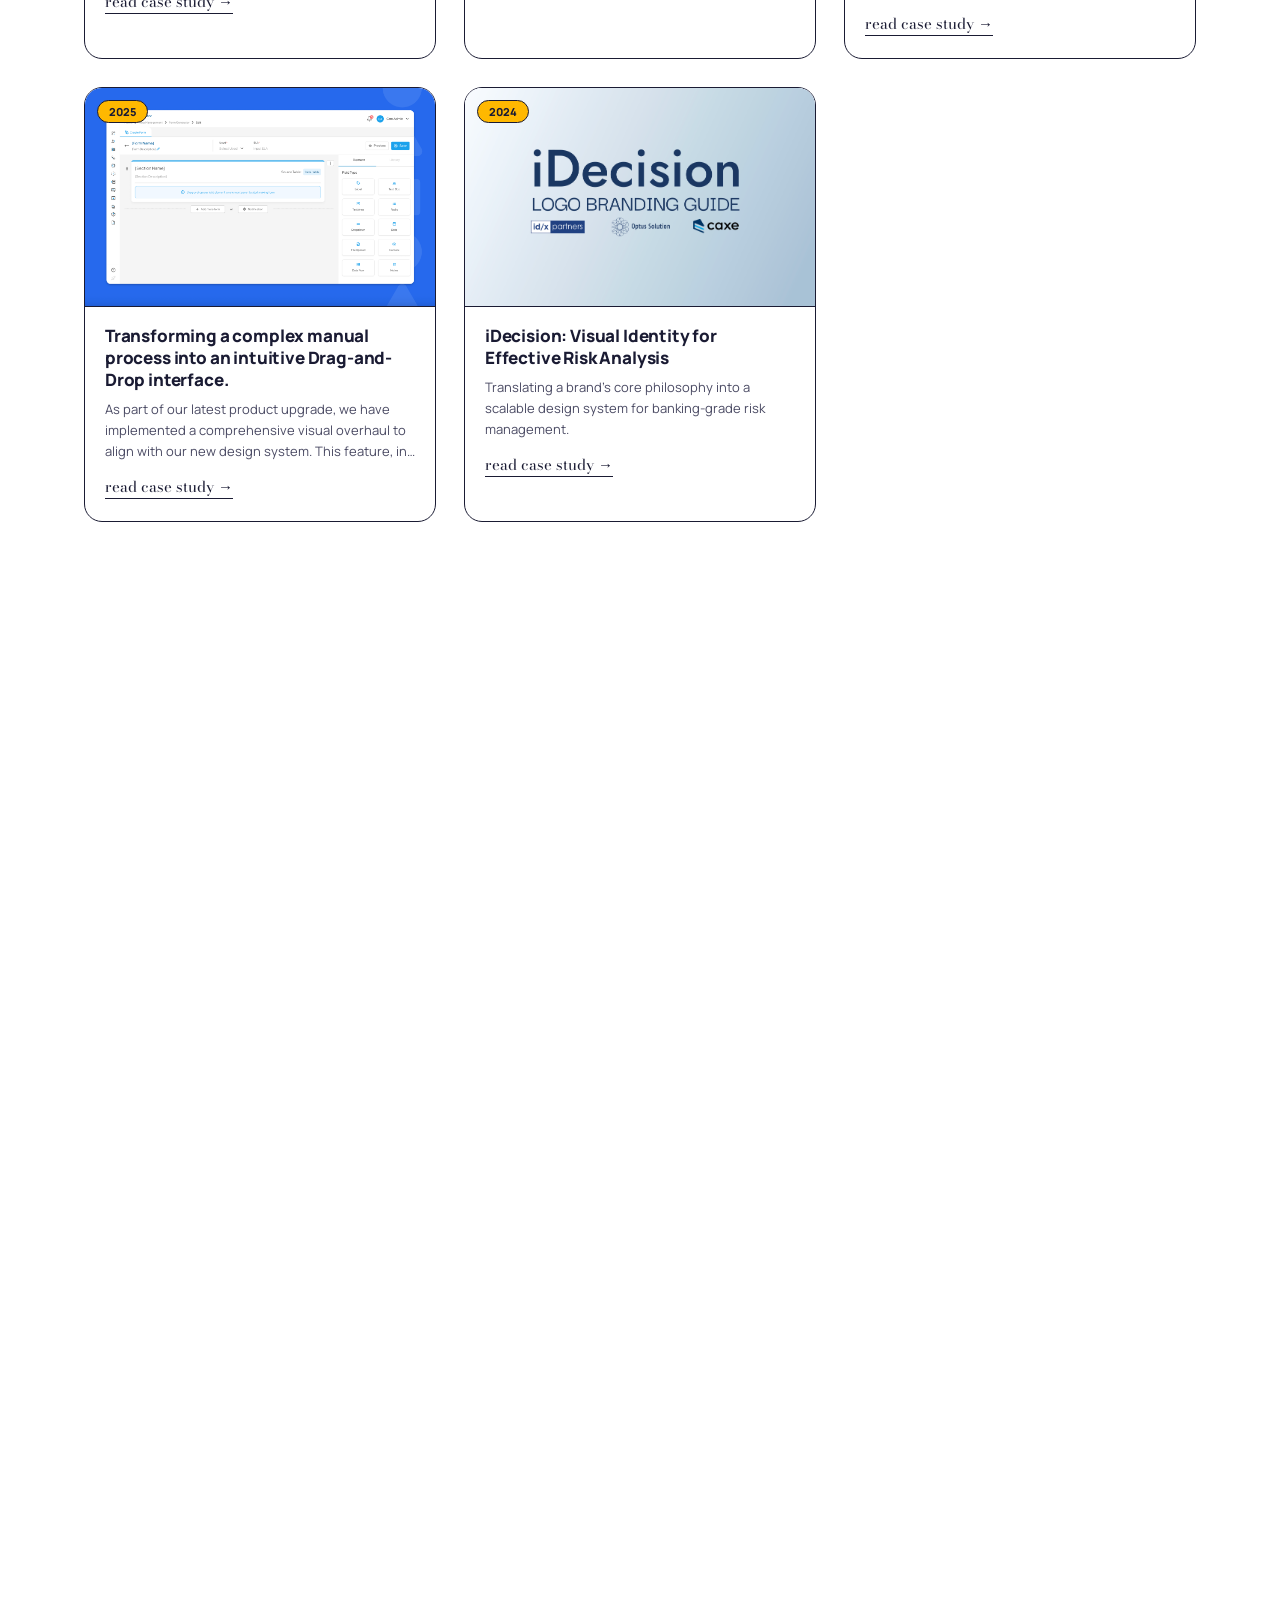
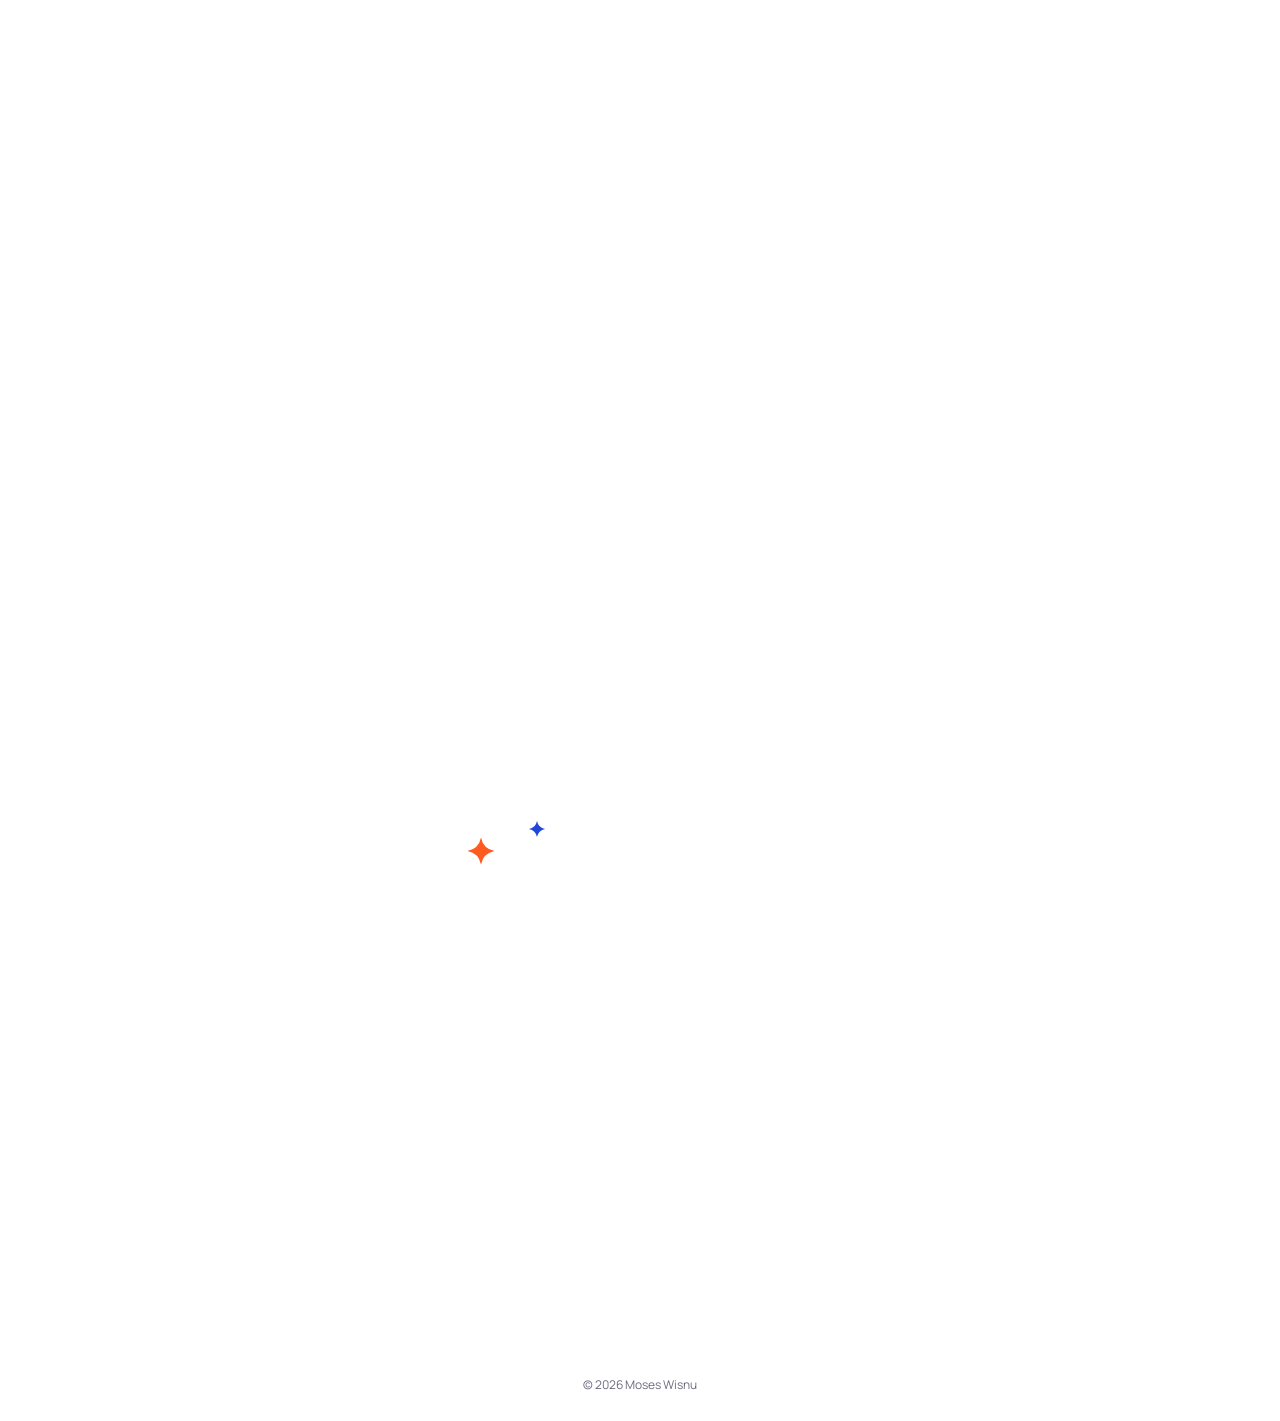
==== commit 5d58863e: "Update Pomeowdoro details to v2.0 (features, installer link) Co-Authored-By: Claude Sonnet 5.5 <nore" ====
--- a/index.html
+++ b/index.html
@@ -340,7 +340,7 @@
   <section class="section" id="apps">
     <p class="eyebrow">side projects</p>
     <h2 class="section-title">little <b>apps</b></h2>
-    <p class="section-lead">Two apps I designed and built for myself — one for Android, one for Windows. Both are free and keep your data on your own device.</p>
+    <p class="section-lead">Two apps I designed and built for myself — one for Android, one for Windows. Both are free and need no account.</p>
 
     <div class="apps-stack">
       <!-- Bukmark -->
@@ -372,19 +372,20 @@
       <article class="app-feature pomo-f" aria-labelledby="pomoH">
         <div class="af-copy">
           <div class="af-title"><img class="px" src="apps/pomeowdoro/icon.png" alt="" width="52" height="52"><h3 id="pomoH">Pomeowdoro</h3></div>
-          <p class="af-tag">A Pomodoro timer with a cat.</p>
-          <p class="af-text">A tiny retro desktop timer that fits on one little screen. Start the clock, and a pixel cat naps, wakes and chases your cursor while you focus.</p>
+          <p class="af-tag">A focus island with a pixel cat.</p>
+          <p class="af-text">A thin line at the top of your screen that opens into a small panel when you hover it: everything for a focus session, nothing else. A pixel cat naps while you focus and chases your cursor when you play.</p>
           <ul class="af-list">
-            <li><b>Focus cycles</b> — any length; click the digits and type 30 or 12:30.</li>
-            <li><b>A cat that plays</b> — hover the screen and it chases your cursor.</li>
-            <li><b>Focus music</b> — binaural beats, brown noise and rain.</li>
-            <li><b>Task paper</b> — a note that slides away as time runs out.</li>
+            <li><b>Focus timer</b> — 25 minutes of focus, 5 of rest; click the digits to set any length.</li>
+            <li><b>A cat that plays</b> — wakes when you hover, chases your cursor, runs a lap when a session ends.</li>
+            <li><b>Plan your day</b> — Today and All views with deadlines; finish a task and the cat gets a fish.</li>
+            <li><b>Music &amp; lyrics</b> — controls Spotify, YouTube or any player, with optional synced lyrics.</li>
+            <li><b>Shelf</b> — drop a file or paste text and keep it for a while.</li>
+            <li><b>Stays out of the way</b> — hides in full-screen, shrinks to a thin line when idle. No account, no tracking.</li>
           </ul>
-          <div class="af-meta">Windows 10 / 11 · free · single .exe · no install</div>
+          <div class="af-meta">Windows 10 / 11 · free · 1 MB installer · v2.0</div>
           <div class="af-links">
             <a class="btn-link primary" href="https://mmonzera.github.io/pomeowdoro-landing/" target="_blank" rel="noopener noreferrer">view landing page ↗</a>
-            <a class="btn-link" href="https://mmonzera.github.io/pomeowdoro-landing/demo/app.html" target="_blank" rel="noopener noreferrer">try live demo ↗</a>
-            <a class="btn-link" href="https://github.com/mmonzera/pomeowdoro-landing/releases/latest/download/Pomeowdoro.exe">download .exe</a>
+            <a class="btn-link" href="https://github.com/mmonzera/pomeowdoro-landing/releases/latest/download/Pomeowdoro-setup.exe">download for Windows</a>
           </div>
         </div>
         <div class="af-lcd" aria-hidden="true">
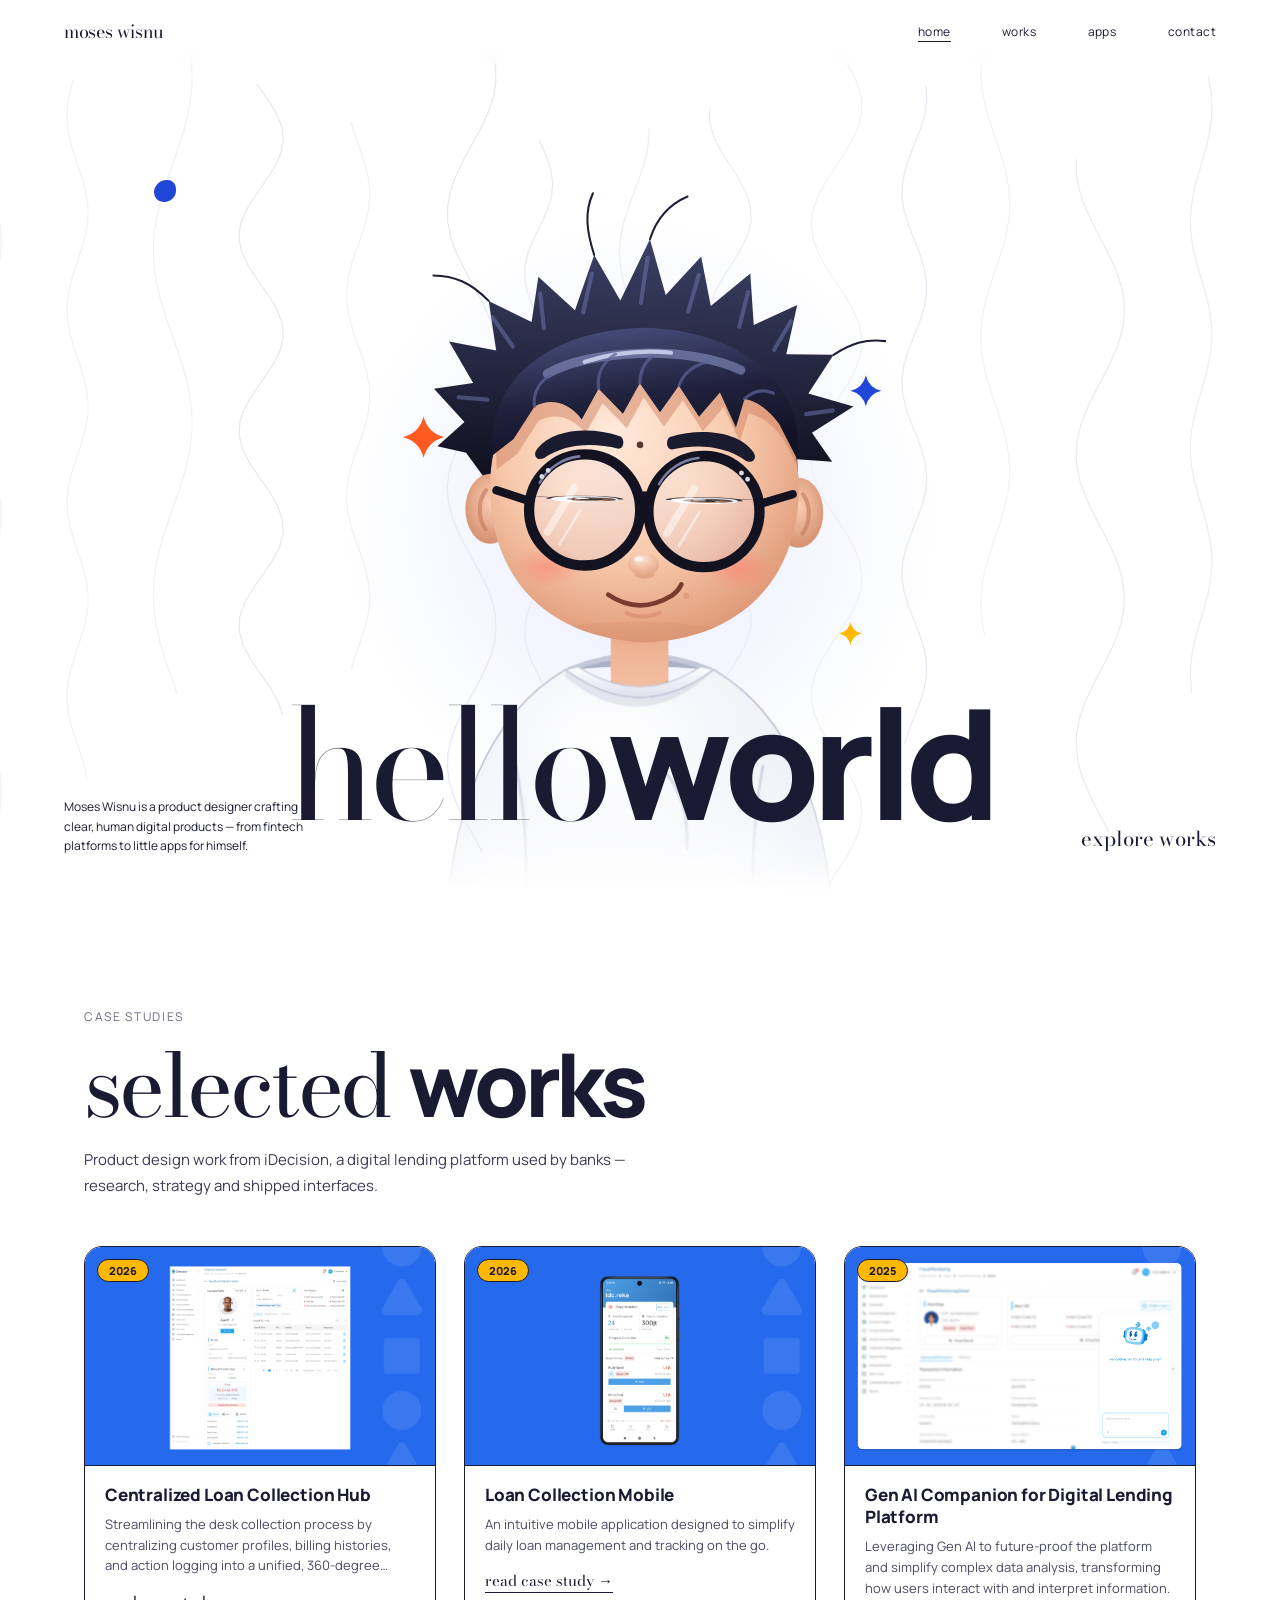
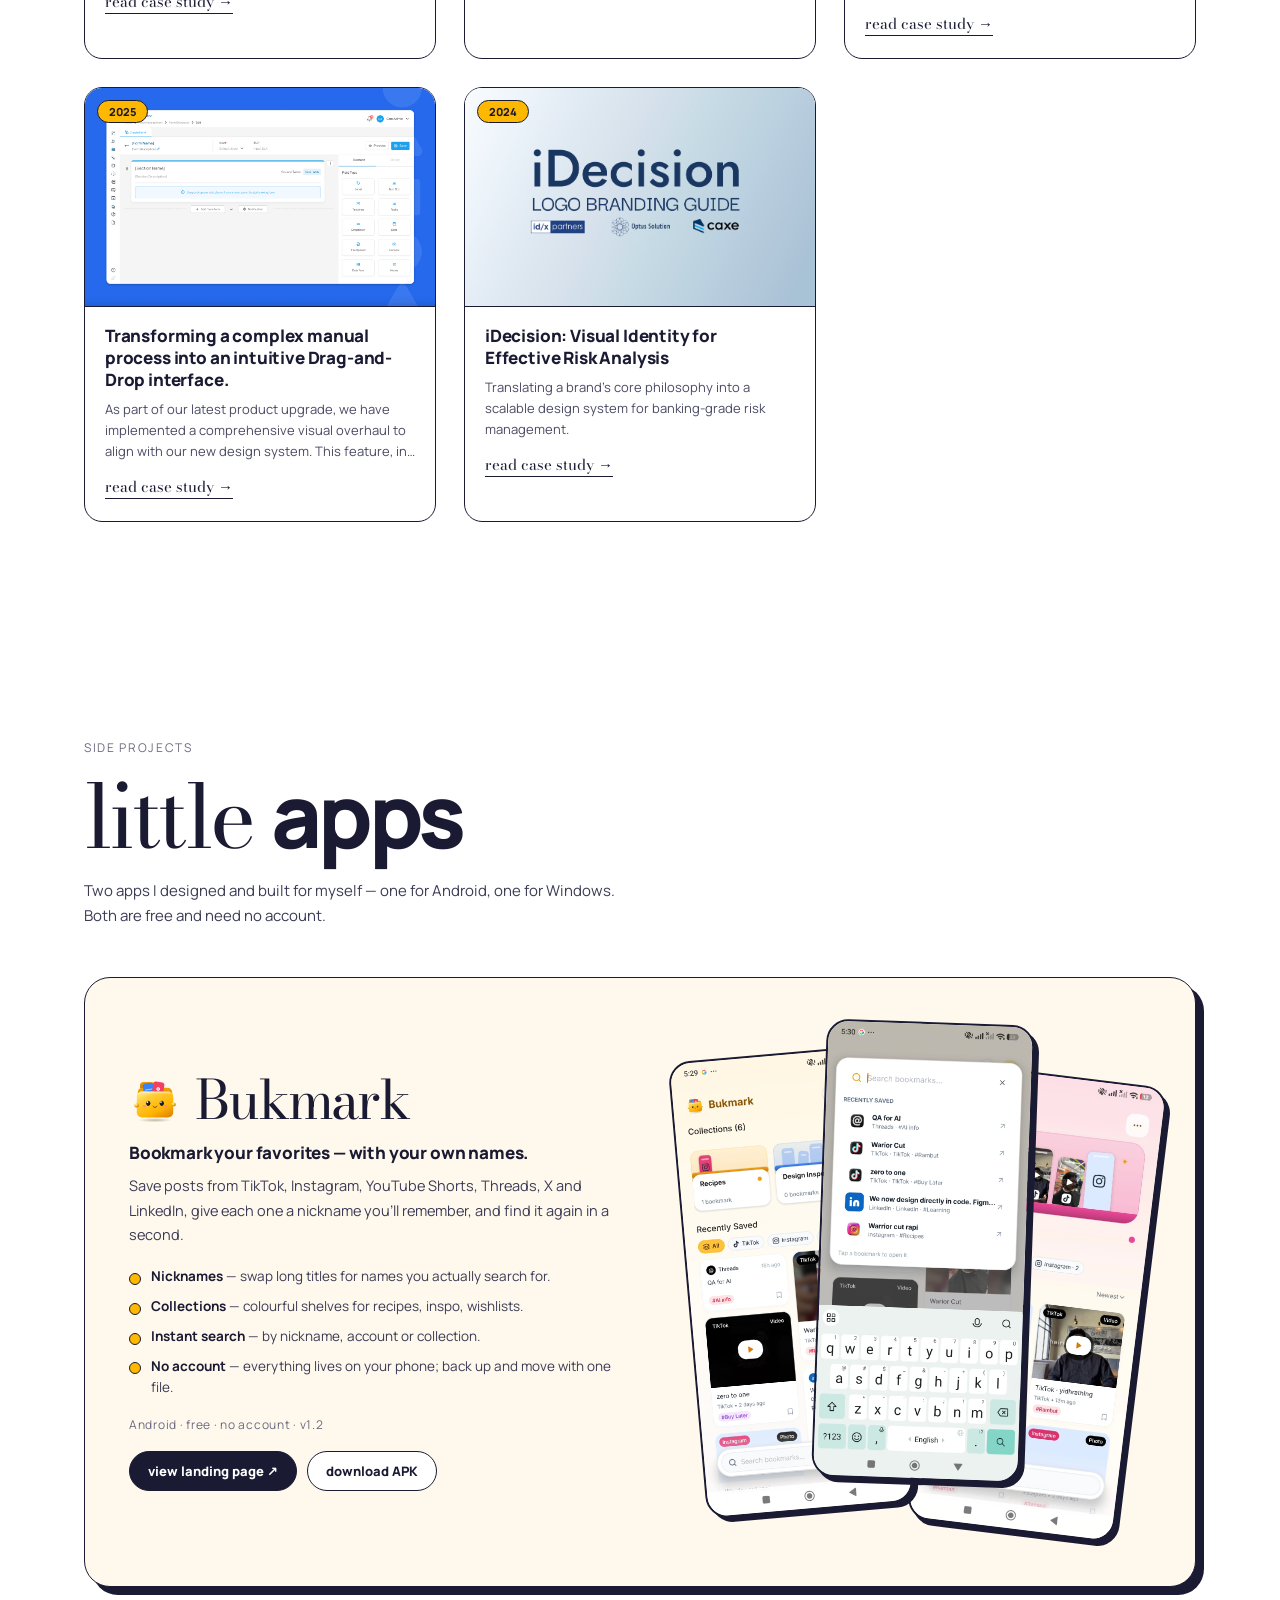
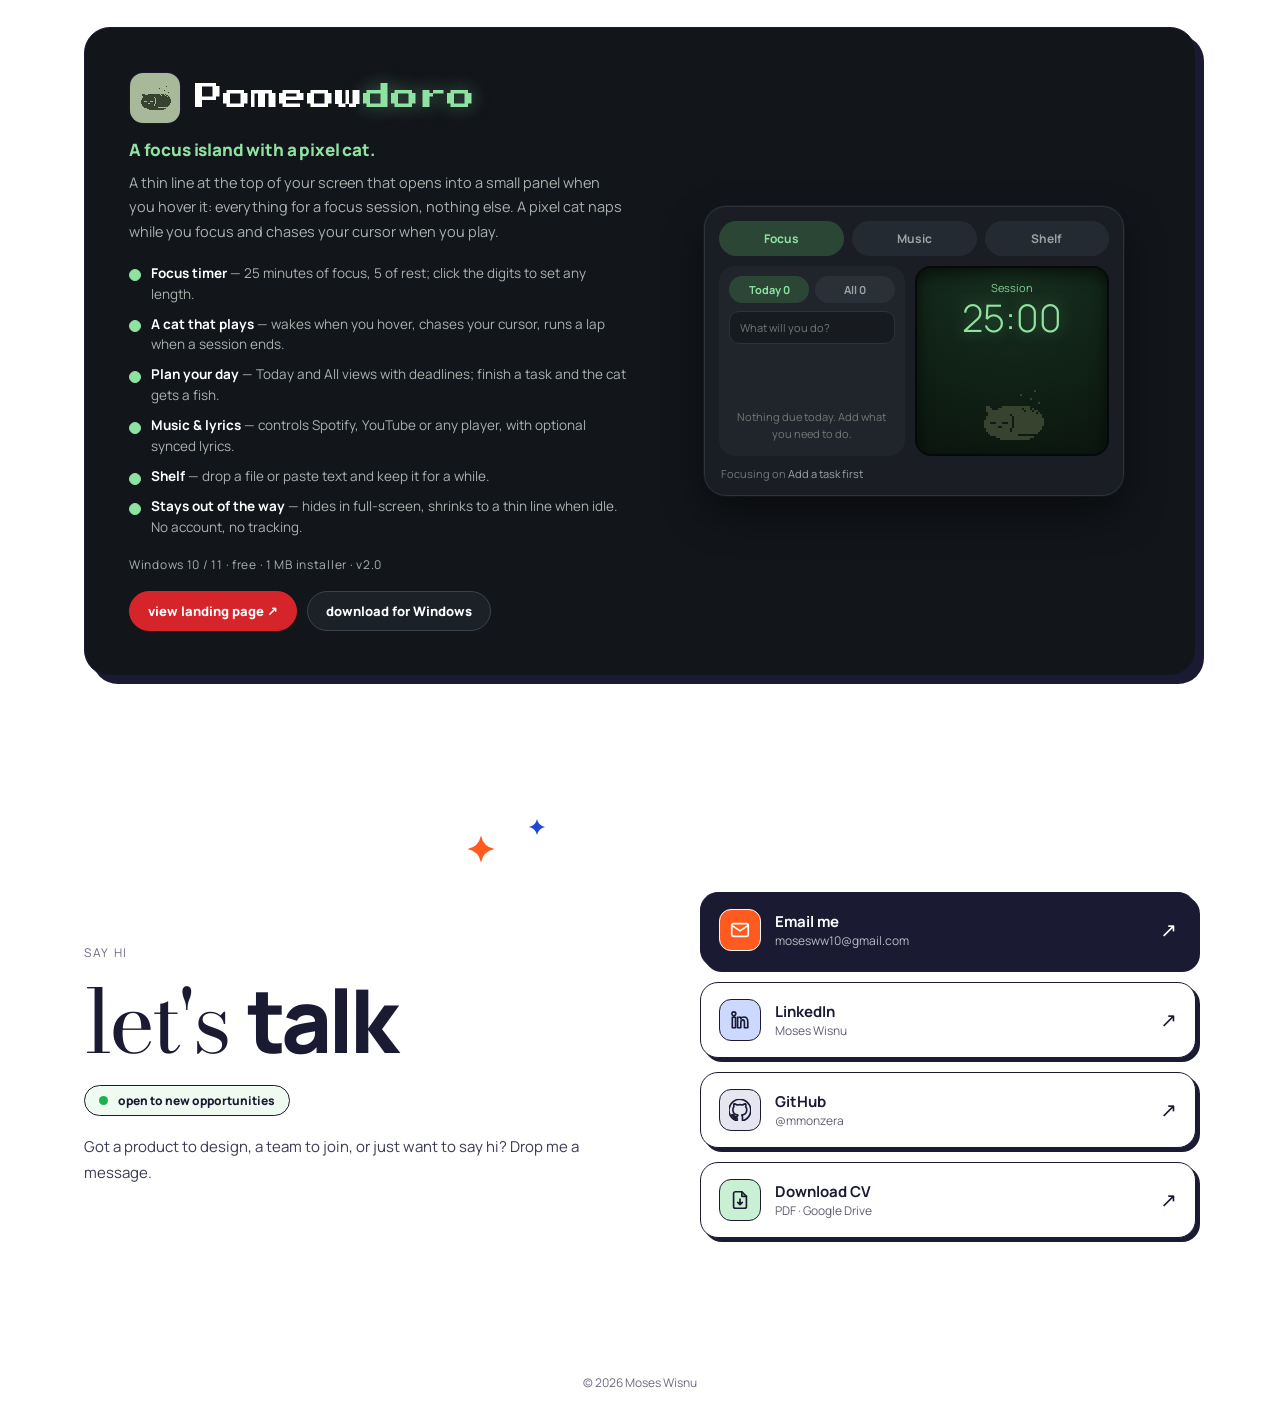
==== commit e2252b70: "Pomeowdoro card: dark panel mock matching the app; lock hero character at fixed size Co-Authored-By:" ====
--- a/index.html
+++ b/index.html
@@ -39,7 +39,7 @@
   nav a::after{content:"";position:absolute;left:0;bottom:0;height:1px;width:0;background:var(--ink);transition:width .3s}
   nav a:hover::after{width:100%}
 
-  .stage{position:relative;height:min(calc(100svh - 50px),880px);aspect-ratio:600/700;max-width:100vw}
+  .stage{position:relative;height:720px;aspect-ratio:600/700;max-width:100vw}
   .stage svg#portrait{width:100%;height:100%;display:block;overflow:visible}
   .eye{transform-box:fill-box;transform-origin:center}
 
@@ -371,7 +371,7 @@
       <!-- Pomeowdoro -->
       <article class="app-feature pomo-f" aria-labelledby="pomoH">
         <div class="af-copy">
-          <div class="af-title"><img class="px" src="apps/pomeowdoro/icon.png" alt="" width="52" height="52"><h3 id="pomoH">Pomeowdoro</h3></div>
+          <div class="af-title"><img class="px" src="apps/pomeowdoro/icon.png" alt="" width="52" height="52"><h3 id="pomoH">Pomeow<span>doro</span></h3></div>
           <p class="af-tag">A focus island with a pixel cat.</p>
           <p class="af-text">A thin line at the top of your screen that opens into a small panel when you hover it: everything for a focus session, nothing else. A pixel cat naps while you focus and chases your cursor when you play.</p>
           <ul class="af-list">
@@ -389,11 +389,21 @@
           </div>
         </div>
         <div class="af-lcd" aria-hidden="true">
-          <div class="lcd">
-            <span class="lcd-top">FOCUS NOW</span>
-            <img class="px" src="apps/pomeowdoro/icon.png" alt="">
-            <span class="lcd-time">25:00</span>
-            <span class="lcd-btns"><i>−5</i><i>START</i><i>+5</i></span>
+          <div class="pp">
+            <div class="pp-tabs"><span class="on">Focus</span><span>Music</span><span>Shelf</span></div>
+            <div class="pp-body">
+              <div class="pp-tasks">
+                <div class="pp-seg"><span class="on">Today 0</span><span>All 0</span></div>
+                <div class="pp-input">What will you do?</div>
+                <p>Nothing due today. Add what you need to do.</p>
+              </div>
+              <div class="pp-screen">
+                <span class="pp-lbl">Session</span>
+                <span class="pp-time">25:00</span>
+                <img class="px" src="apps/pomeowdoro/cat.png" alt="">
+              </div>
+            </div>
+            <p class="pp-foot">Focusing on <i>Add a task first</i></p>
           </div>
         </div>
       </article>
--- a/css/sections.css
+++ b/css/sections.css
@@ -150,3 +150,33 @@
   #siteNav .nav-links a::after{display:none}
   #siteNav .nav-links a.on{color:var(--blue);background:#f4f7ff}
 }
+
+/* ---------- Pomeowdoro panel mock (matches the app's dark panel + green screen) ---------- */
+.pomo-f{background:#12151a!important;color:#e7ece9;border-color:var(--ink)}
+.pomo-f .af-title h3{color:#fff;font-family:'Press Start 2P',monospace;font-size:clamp(18px,2.8vw,28px);letter-spacing:0;line-height:1.2;font-variation-settings:normal}
+.pomo-f .af-title h3 span{color:#8fe3a2;text-shadow:0 0 18px rgba(143,227,162,.45)}
+.pomo-f .af-tag{color:#8fe3a2}
+.pomo-f .af-text,.pomo-f .af-list,.pomo-f .af-meta{color:#a9b2ad}
+.pomo-f .af-list b{color:#fff}
+.pomo-f .af-list li::before{background:#8fe3a2;border-color:#8fe3a2}
+.pomo-f .af-links .btn-link{background:#1c2127;color:#fff;border-color:#3a434b}
+.pomo-f .af-links .btn-link:hover{box-shadow:3px 3px 0 #8fe3a2}
+.pomo-f .af-links .btn-link.primary{background:#d6242b;border-color:#d6242b;color:#fff}
+.pp{width:min(420px,100%);background:#1a1e24;border:1px solid #2c333b;border-radius:22px;padding:14px;color:#cfd6d2;font-family:'Manrope',system-ui,sans-serif;box-shadow:0 18px 40px rgba(0,0,0,.45),0 0 0 1px rgba(143,227,162,.06)}
+.pp-tabs{display:flex;gap:8px}
+.pp-tabs span{flex:1;text-align:center;font-size:12px;font-weight:700;padding:9px 0;border-radius:99px;background:#242a31;color:#9aa4a0}
+.pp-tabs span.on{background:#2c4636;color:#8fe3a2}
+.pp-body{display:grid;grid-template-columns:1fr 1.05fr;gap:10px;margin-top:10px}
+.pp-tasks{background:#20252b;border-radius:16px;padding:10px;display:flex;flex-direction:column;gap:8px;min-height:190px}
+.pp-seg{display:flex;gap:6px}
+.pp-seg span{flex:1;text-align:center;font-size:11px;font-weight:700;padding:6px 0;border-radius:99px;background:#2a3037;color:#9aa4a0}
+.pp-seg span.on{background:#2c4636;color:#8fe3a2}
+.pp-input{font-size:11px;color:#6f7975;background:#171b20;border:1px solid #2c333b;border-radius:10px;padding:8px 10px}
+.pp-tasks p{margin:auto 0 4px;text-align:center;font-size:11px;line-height:1.5;color:#6f7975}
+.pp-screen{position:relative;border-radius:16px;background:radial-gradient(120% 100% at 50% 0,#17301f,#0c1810);border:2px solid #05090a;box-shadow:inset 0 6px 16px rgba(0,0,0,.6);display:flex;flex-direction:column;align-items:center;padding:12px 8px;overflow:hidden}
+.pp-lbl{font-size:11px;color:#8fe3a2;opacity:.9}
+.pp-time{font-size:clamp(28px,4.4vw,38px);font-weight:300;color:#8fe3a2;text-shadow:0 0 16px rgba(143,227,162,.4);line-height:1.1;margin-top:2px}
+.pp-screen img{width:46%;margin-top:auto;image-rendering:pixelated;animation:catnap 3s steps(2) infinite}
+.pp-foot{margin:10px 2px 0;font-size:11px;color:#6f7975}
+.pp-foot i{font-style:normal;color:#9aa4a0}
+@media (prefers-reduced-motion:reduce){.pp-screen img{animation:none}}
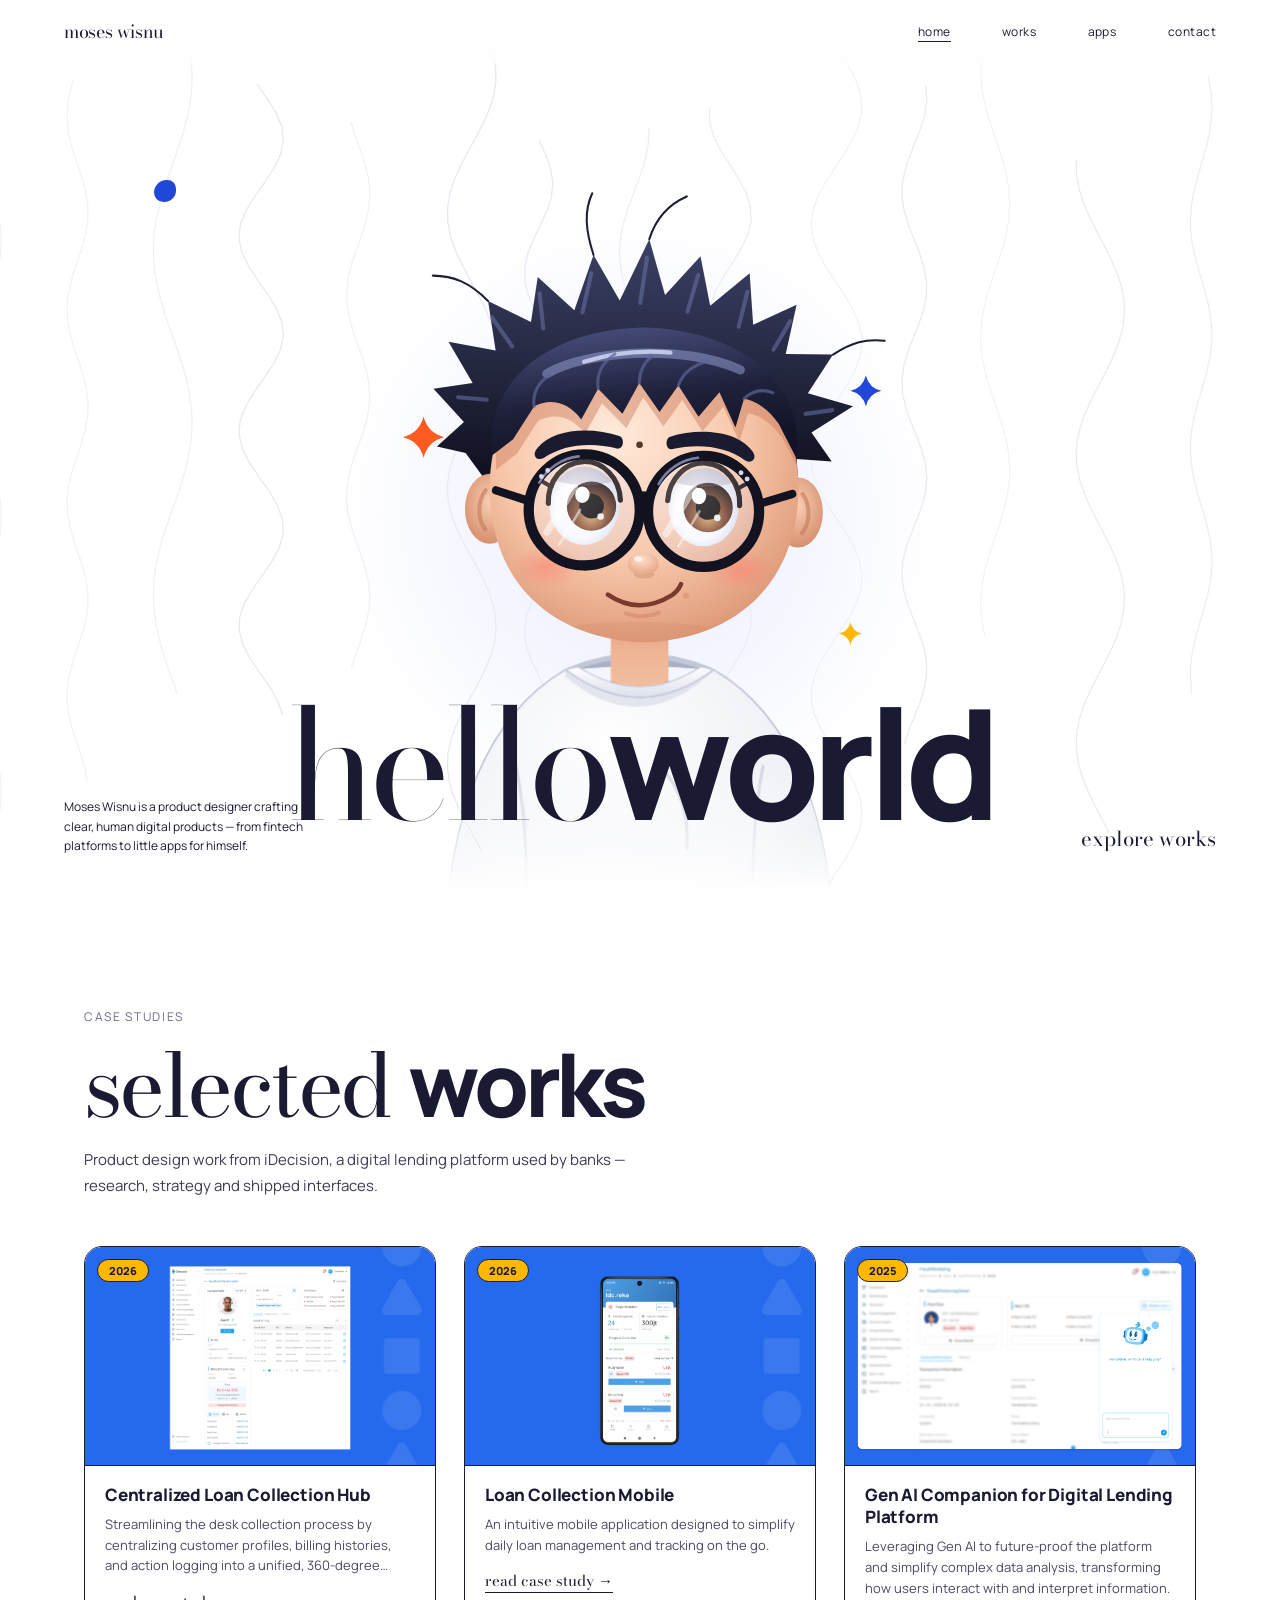
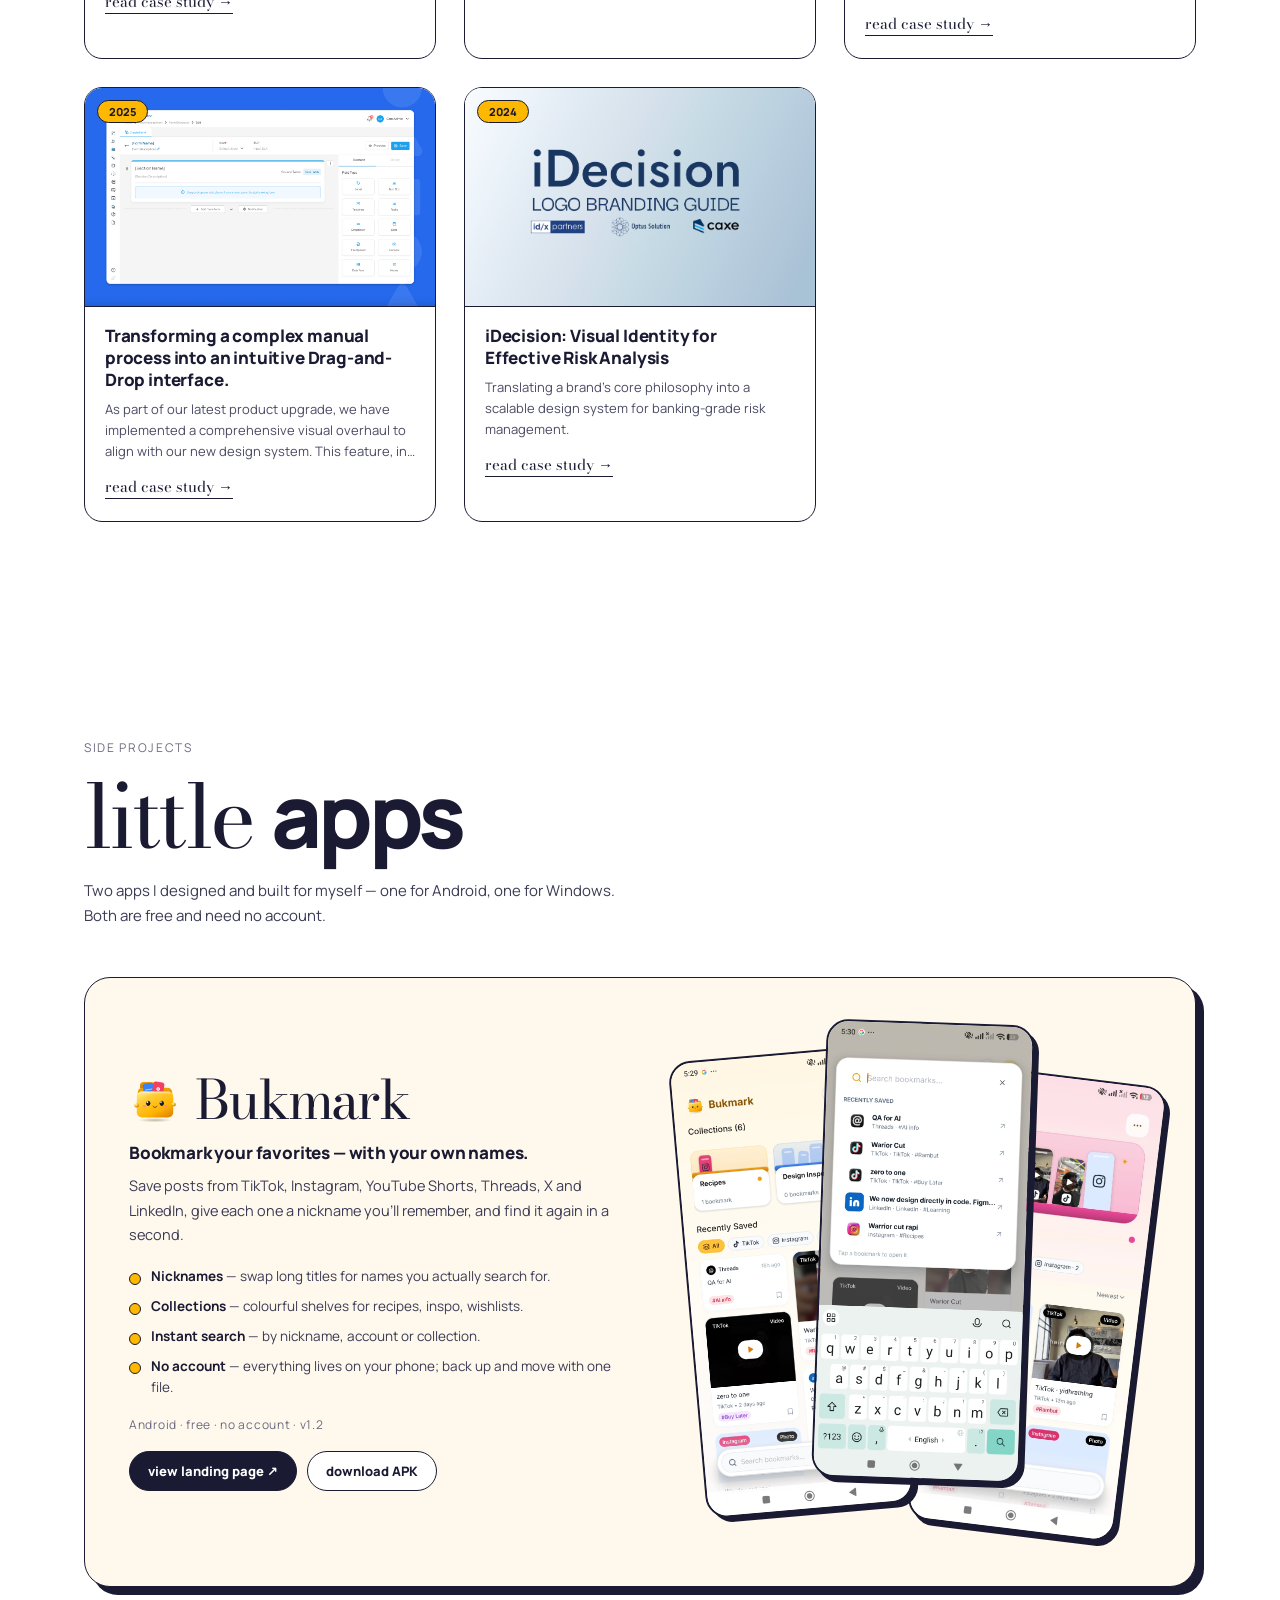
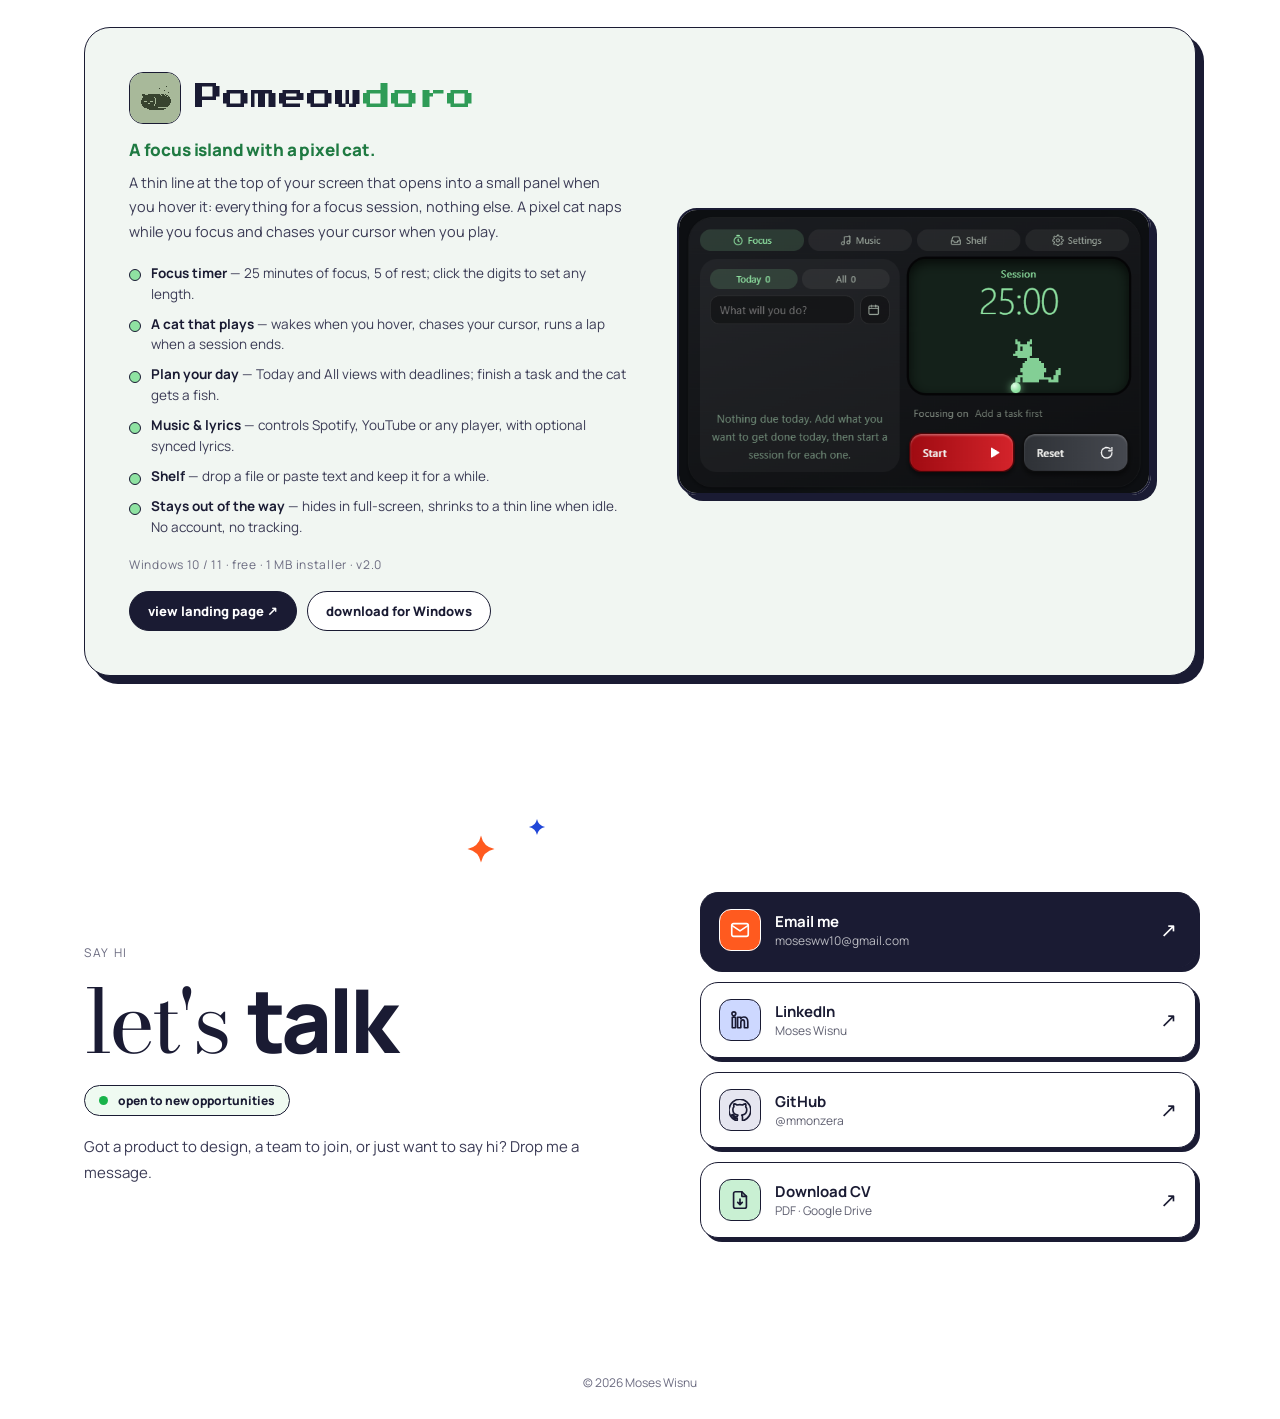
==== commit c1aebff6: "Pomeowdoro card: use real app screenshot Co-Authored-By: Claude Sonnet 5.5 <noreply@anthropic.com>" ====
--- a/index.html
+++ b/index.html
@@ -388,23 +388,8 @@
             <a class="btn-link" href="https://github.com/mmonzera/pomeowdoro-landing/releases/latest/download/Pomeowdoro-setup.exe">download for Windows</a>
           </div>
         </div>
-        <div class="af-lcd" aria-hidden="true">
-          <div class="pp">
-            <div class="pp-tabs"><span class="on">Focus</span><span>Music</span><span>Shelf</span></div>
-            <div class="pp-body">
-              <div class="pp-tasks">
-                <div class="pp-seg"><span class="on">Today 0</span><span>All 0</span></div>
-                <div class="pp-input">What will you do?</div>
-                <p>Nothing due today. Add what you need to do.</p>
-              </div>
-              <div class="pp-screen">
-                <span class="pp-lbl">Session</span>
-                <span class="pp-time">25:00</span>
-                <img class="px" src="apps/pomeowdoro/cat.png" alt="">
-              </div>
-            </div>
-            <p class="pp-foot">Focusing on <i>Add a task first</i></p>
-          </div>
+        <div class="af-lcd">
+          <img class="pomo-shot" src="apps/pomeowdoro/app.png" width="654" height="394" alt="Pomeowdoro app window: Focus tab with a task list, a green 25:00 session screen with a pixel cat chasing a ball, and Start and Reset buttons" loading="lazy">
         </div>
       </article>
     </div>
--- a/css/sections.css
+++ b/css/sections.css
@@ -151,32 +151,13 @@
   #siteNav .nav-links a.on{color:var(--blue);background:#f4f7ff}
 }
 
-/* ---------- Pomeowdoro panel mock (matches the app's dark panel + green screen) ---------- */
-.pomo-f{background:#12151a!important;color:#e7ece9;border-color:var(--ink)}
-.pomo-f .af-title h3{color:#fff;font-family:'Press Start 2P',monospace;font-size:clamp(18px,2.8vw,28px);letter-spacing:0;line-height:1.2;font-variation-settings:normal}
-.pomo-f .af-title h3 span{color:#8fe3a2;text-shadow:0 0 18px rgba(143,227,162,.45)}
-.pomo-f .af-tag{color:#8fe3a2}
-.pomo-f .af-text,.pomo-f .af-list,.pomo-f .af-meta{color:#a9b2ad}
-.pomo-f .af-list b{color:#fff}
-.pomo-f .af-list li::before{background:#8fe3a2;border-color:#8fe3a2}
-.pomo-f .af-links .btn-link{background:#1c2127;color:#fff;border-color:#3a434b}
-.pomo-f .af-links .btn-link:hover{box-shadow:3px 3px 0 #8fe3a2}
-.pomo-f .af-links .btn-link.primary{background:#d6242b;border-color:#d6242b;color:#fff}
-.pp{width:min(420px,100%);background:#1a1e24;border:1px solid #2c333b;border-radius:22px;padding:14px;color:#cfd6d2;font-family:'Manrope',system-ui,sans-serif;box-shadow:0 18px 40px rgba(0,0,0,.45),0 0 0 1px rgba(143,227,162,.06)}
-.pp-tabs{display:flex;gap:8px}
-.pp-tabs span{flex:1;text-align:center;font-size:12px;font-weight:700;padding:9px 0;border-radius:99px;background:#242a31;color:#9aa4a0}
-.pp-tabs span.on{background:#2c4636;color:#8fe3a2}
-.pp-body{display:grid;grid-template-columns:1fr 1.05fr;gap:10px;margin-top:10px}
-.pp-tasks{background:#20252b;border-radius:16px;padding:10px;display:flex;flex-direction:column;gap:8px;min-height:190px}
-.pp-seg{display:flex;gap:6px}
-.pp-seg span{flex:1;text-align:center;font-size:11px;font-weight:700;padding:6px 0;border-radius:99px;background:#2a3037;color:#9aa4a0}
-.pp-seg span.on{background:#2c4636;color:#8fe3a2}
-.pp-input{font-size:11px;color:#6f7975;background:#171b20;border:1px solid #2c333b;border-radius:10px;padding:8px 10px}
-.pp-tasks p{margin:auto 0 4px;text-align:center;font-size:11px;line-height:1.5;color:#6f7975}
-.pp-screen{position:relative;border-radius:16px;background:radial-gradient(120% 100% at 50% 0,#17301f,#0c1810);border:2px solid #05090a;box-shadow:inset 0 6px 16px rgba(0,0,0,.6);display:flex;flex-direction:column;align-items:center;padding:12px 8px;overflow:hidden}
-.pp-lbl{font-size:11px;color:#8fe3a2;opacity:.9}
-.pp-time{font-size:clamp(28px,4.4vw,38px);font-weight:300;color:#8fe3a2;text-shadow:0 0 16px rgba(143,227,162,.4);line-height:1.1;margin-top:2px}
-.pp-screen img{width:46%;margin-top:auto;image-rendering:pixelated;animation:catnap 3s steps(2) infinite}
-.pp-foot{margin:10px 2px 0;font-size:11px;color:#6f7975}
-.pp-foot i{font-style:normal;color:#9aa4a0}
-@media (prefers-reduced-motion:reduce){.pp-screen img{animation:none}}
+/* ---------- Pomeowdoro app screenshot ---------- */
+.pomo-f{background:#e8f3e6}
+.pomo-shot{display:block;width:min(560px,100%);height:auto;border-radius:20px;border:2px solid var(--ink);box-shadow:6px 6px 0 var(--ink);transition:transform .3s ease}
+.app-feature:hover .pomo-shot{transform:rotate(-1deg) scale(1.01)}
+.pomo-f .af-title h3{font-family:'Press Start 2P',monospace;font-size:clamp(18px,2.8vw,28px);letter-spacing:0;line-height:1.2;font-variation-settings:normal}
+.pomo-f .af-title h3 span{color:#2f9b57}
+.pomo-f .af-tag{color:#1f7a42}
+.pomo-f .af-list li::before{background:#8fe3a2}
+.pomo-f .af-links .btn-link.primary{background:var(--ink);color:#fff}
+@media (prefers-reduced-motion:reduce){.pomo-shot{transition:none}}
